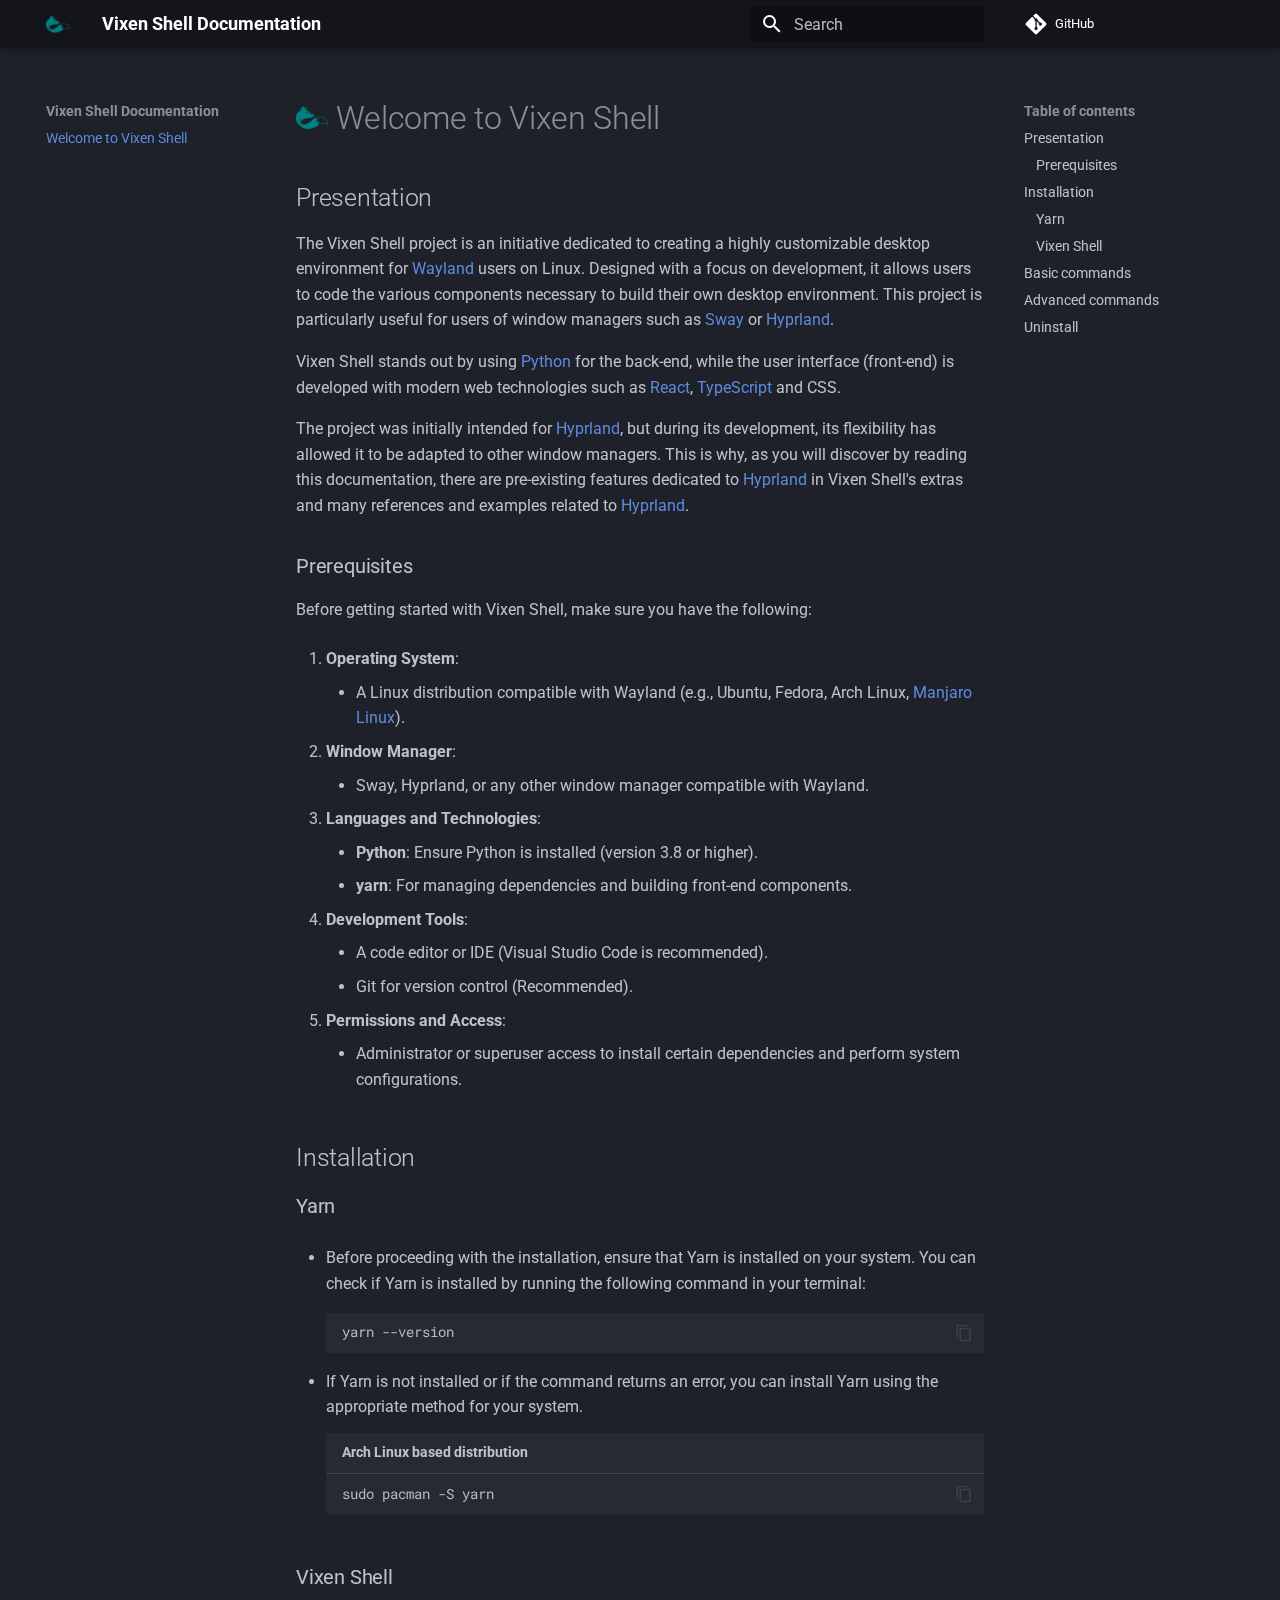
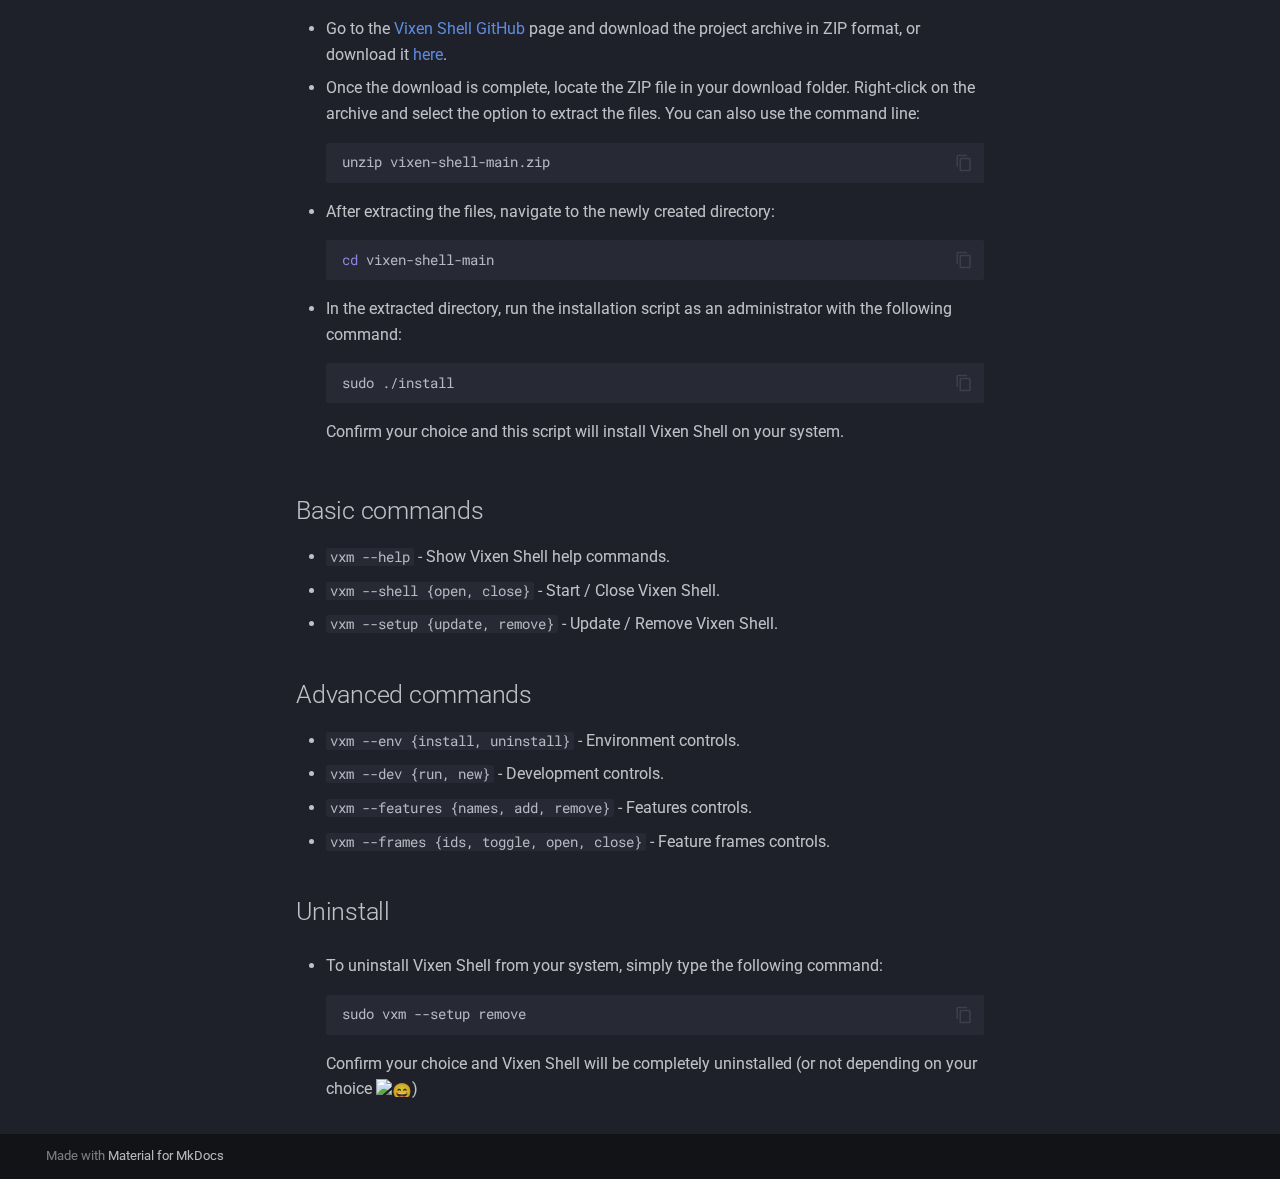
==== index.html @ 7d7c350e "Deployed 12ef13b with MkDocs version: 1.6.0" ====
<!doctype html>
<html lang="en" class="no-js">
  <head>
    
      <meta charset="utf-8">
      <meta name="viewport" content="width=device-width,initial-scale=1">
      
      
      
        <link rel="canonical" href="https://vixen-shell.github.io/">
      
      
      
      
      <link rel="icon" href="assets/vixen_logo.png">
      <meta name="generator" content="mkdocs-1.6.0, mkdocs-material-9.5.26">
    
    
      
        <title>Vixen Shell Documentation</title>
      
    
    
      <link rel="stylesheet" href="assets/stylesheets/main.6543a935.min.css">
      
        
        <link rel="stylesheet" href="assets/stylesheets/palette.06af60db.min.css">
      
      


    
    
      
    
    
      
        
        
        <link rel="preconnect" href="https://fonts.gstatic.com" crossorigin>
        <link rel="stylesheet" href="https://fonts.googleapis.com/css?family=Roboto:300,300i,400,400i,700,700i%7CRoboto+Mono:400,400i,700,700i&display=fallback">
        <style>:root{--md-text-font:"Roboto";--md-code-font:"Roboto Mono"}</style>
      
    
    
    <script>__md_scope=new URL(".",location),__md_hash=e=>[...e].reduce((e,_)=>(e<<5)-e+_.charCodeAt(0),0),__md_get=(e,_=localStorage,t=__md_scope)=>JSON.parse(_.getItem(t.pathname+"."+e)),__md_set=(e,_,t=localStorage,a=__md_scope)=>{try{t.setItem(a.pathname+"."+e,JSON.stringify(_))}catch(e){}}</script>
    
      

    
    
    
  </head>
  
  
    
    
    
    
    
    <body dir="ltr" data-md-color-scheme="slate" data-md-color-primary="black" data-md-color-accent="indigo">
  
    
    <input class="md-toggle" data-md-toggle="drawer" type="checkbox" id="__drawer" autocomplete="off">
    <input class="md-toggle" data-md-toggle="search" type="checkbox" id="__search" autocomplete="off">
    <label class="md-overlay" for="__drawer"></label>
    <div data-md-component="skip">
      
        
        <a href="#welcome-to-vixen-shell" class="md-skip">
          Skip to content
        </a>
      
    </div>
    <div data-md-component="announce">
      
    </div>
    
    
      

  

<header class="md-header md-header--shadow" data-md-component="header">
  <nav class="md-header__inner md-grid" aria-label="Header">
    <a href="." title="Vixen Shell Documentation" class="md-header__button md-logo" aria-label="Vixen Shell Documentation" data-md-component="logo">
      
  <img src="assets/vixen_logo.png" alt="logo">

    </a>
    <label class="md-header__button md-icon" for="__drawer">
      
      <svg xmlns="http://www.w3.org/2000/svg" viewBox="0 0 24 24"><path d="M3 6h18v2H3V6m0 5h18v2H3v-2m0 5h18v2H3v-2Z"/></svg>
    </label>
    <div class="md-header__title" data-md-component="header-title">
      <div class="md-header__ellipsis">
        <div class="md-header__topic">
          <span class="md-ellipsis">
            Vixen Shell Documentation
          </span>
        </div>
        <div class="md-header__topic" data-md-component="header-topic">
          <span class="md-ellipsis">
            
              Welcome to Vixen Shell
            
          </span>
        </div>
      </div>
    </div>
    
      
    
    
    
    
      <label class="md-header__button md-icon" for="__search">
        
        <svg xmlns="http://www.w3.org/2000/svg" viewBox="0 0 24 24"><path d="M9.5 3A6.5 6.5 0 0 1 16 9.5c0 1.61-.59 3.09-1.56 4.23l.27.27h.79l5 5-1.5 1.5-5-5v-.79l-.27-.27A6.516 6.516 0 0 1 9.5 16 6.5 6.5 0 0 1 3 9.5 6.5 6.5 0 0 1 9.5 3m0 2C7 5 5 7 5 9.5S7 14 9.5 14 14 12 14 9.5 12 5 9.5 5Z"/></svg>
      </label>
      <div class="md-search" data-md-component="search" role="dialog">
  <label class="md-search__overlay" for="__search"></label>
  <div class="md-search__inner" role="search">
    <form class="md-search__form" name="search">
      <input type="text" class="md-search__input" name="query" aria-label="Search" placeholder="Search" autocapitalize="off" autocorrect="off" autocomplete="off" spellcheck="false" data-md-component="search-query" required>
      <label class="md-search__icon md-icon" for="__search">
        
        <svg xmlns="http://www.w3.org/2000/svg" viewBox="0 0 24 24"><path d="M9.5 3A6.5 6.5 0 0 1 16 9.5c0 1.61-.59 3.09-1.56 4.23l.27.27h.79l5 5-1.5 1.5-5-5v-.79l-.27-.27A6.516 6.516 0 0 1 9.5 16 6.5 6.5 0 0 1 3 9.5 6.5 6.5 0 0 1 9.5 3m0 2C7 5 5 7 5 9.5S7 14 9.5 14 14 12 14 9.5 12 5 9.5 5Z"/></svg>
        
        <svg xmlns="http://www.w3.org/2000/svg" viewBox="0 0 24 24"><path d="M20 11v2H8l5.5 5.5-1.42 1.42L4.16 12l7.92-7.92L13.5 5.5 8 11h12Z"/></svg>
      </label>
      <nav class="md-search__options" aria-label="Search">
        
        <button type="reset" class="md-search__icon md-icon" title="Clear" aria-label="Clear" tabindex="-1">
          
          <svg xmlns="http://www.w3.org/2000/svg" viewBox="0 0 24 24"><path d="M19 6.41 17.59 5 12 10.59 6.41 5 5 6.41 10.59 12 5 17.59 6.41 19 12 13.41 17.59 19 19 17.59 13.41 12 19 6.41Z"/></svg>
        </button>
      </nav>
      
    </form>
    <div class="md-search__output">
      <div class="md-search__scrollwrap" tabindex="0" data-md-scrollfix>
        <div class="md-search-result" data-md-component="search-result">
          <div class="md-search-result__meta">
            Initializing search
          </div>
          <ol class="md-search-result__list" role="presentation"></ol>
        </div>
      </div>
    </div>
  </div>
</div>
    
    
      <div class="md-header__source">
        <a href="https://github.com/vixen-shell/vixen-shell" title="Go to repository" class="md-source" data-md-component="source">
  <div class="md-source__icon md-icon">
    
    <svg xmlns="http://www.w3.org/2000/svg" viewBox="0 0 448 512"><!--! Font Awesome Free 6.5.2 by @fontawesome - https://fontawesome.com License - https://fontawesome.com/license/free (Icons: CC BY 4.0, Fonts: SIL OFL 1.1, Code: MIT License) Copyright 2024 Fonticons, Inc.--><path d="M439.55 236.05 244 40.45a28.87 28.87 0 0 0-40.81 0l-40.66 40.63 51.52 51.52c27.06-9.14 52.68 16.77 43.39 43.68l49.66 49.66c34.23-11.8 61.18 31 35.47 56.69-26.49 26.49-70.21-2.87-56-37.34L240.22 199v121.85c25.3 12.54 22.26 41.85 9.08 55a34.34 34.34 0 0 1-48.55 0c-17.57-17.6-11.07-46.91 11.25-56v-123c-20.8-8.51-24.6-30.74-18.64-45L142.57 101 8.45 235.14a28.86 28.86 0 0 0 0 40.81l195.61 195.6a28.86 28.86 0 0 0 40.8 0l194.69-194.69a28.86 28.86 0 0 0 0-40.81z"/></svg>
  </div>
  <div class="md-source__repository">
    GitHub
  </div>
</a>
      </div>
    
  </nav>
  
</header>
    
    <div class="md-container" data-md-component="container">
      
      
        
          
        
      
      <main class="md-main" data-md-component="main">
        <div class="md-main__inner md-grid">
          
            
              
              <div class="md-sidebar md-sidebar--primary" data-md-component="sidebar" data-md-type="navigation" >
                <div class="md-sidebar__scrollwrap">
                  <div class="md-sidebar__inner">
                    



<nav class="md-nav md-nav--primary" aria-label="Navigation" data-md-level="0">
  <label class="md-nav__title" for="__drawer">
    <a href="." title="Vixen Shell Documentation" class="md-nav__button md-logo" aria-label="Vixen Shell Documentation" data-md-component="logo">
      
  <img src="assets/vixen_logo.png" alt="logo">

    </a>
    Vixen Shell Documentation
  </label>
  
    <div class="md-nav__source">
      <a href="https://github.com/vixen-shell/vixen-shell" title="Go to repository" class="md-source" data-md-component="source">
  <div class="md-source__icon md-icon">
    
    <svg xmlns="http://www.w3.org/2000/svg" viewBox="0 0 448 512"><!--! Font Awesome Free 6.5.2 by @fontawesome - https://fontawesome.com License - https://fontawesome.com/license/free (Icons: CC BY 4.0, Fonts: SIL OFL 1.1, Code: MIT License) Copyright 2024 Fonticons, Inc.--><path d="M439.55 236.05 244 40.45a28.87 28.87 0 0 0-40.81 0l-40.66 40.63 51.52 51.52c27.06-9.14 52.68 16.77 43.39 43.68l49.66 49.66c34.23-11.8 61.18 31 35.47 56.69-26.49 26.49-70.21-2.87-56-37.34L240.22 199v121.85c25.3 12.54 22.26 41.85 9.08 55a34.34 34.34 0 0 1-48.55 0c-17.57-17.6-11.07-46.91 11.25-56v-123c-20.8-8.51-24.6-30.74-18.64-45L142.57 101 8.45 235.14a28.86 28.86 0 0 0 0 40.81l195.61 195.6a28.86 28.86 0 0 0 40.8 0l194.69-194.69a28.86 28.86 0 0 0 0-40.81z"/></svg>
  </div>
  <div class="md-source__repository">
    GitHub
  </div>
</a>
    </div>
  
  <ul class="md-nav__list" data-md-scrollfix>
    
      
      
  
  
    
  
  
  
    <li class="md-nav__item md-nav__item--active">
      
      <input class="md-nav__toggle md-toggle" type="checkbox" id="__toc">
      
      
        
      
      
        <label class="md-nav__link md-nav__link--active" for="__toc">
          
  
  <span class="md-ellipsis">
    Welcome to Vixen Shell
  </span>
  

          <span class="md-nav__icon md-icon"></span>
        </label>
      
      <a href="." class="md-nav__link md-nav__link--active">
        
  
  <span class="md-ellipsis">
    Welcome to Vixen Shell
  </span>
  

      </a>
      
        

<nav class="md-nav md-nav--secondary" aria-label="Table of contents">
  
  
  
    
  
  
    <label class="md-nav__title" for="__toc">
      <span class="md-nav__icon md-icon"></span>
      Table of contents
    </label>
    <ul class="md-nav__list" data-md-component="toc" data-md-scrollfix>
      
        <li class="md-nav__item">
  <a href="#presentation" class="md-nav__link">
    <span class="md-ellipsis">
      Presentation
    </span>
  </a>
  
    <nav class="md-nav" aria-label="Presentation">
      <ul class="md-nav__list">
        
          <li class="md-nav__item">
  <a href="#prerequisites" class="md-nav__link">
    <span class="md-ellipsis">
      Prerequisites
    </span>
  </a>
  
</li>
        
      </ul>
    </nav>
  
</li>
      
        <li class="md-nav__item">
  <a href="#installation" class="md-nav__link">
    <span class="md-ellipsis">
      Installation
    </span>
  </a>
  
    <nav class="md-nav" aria-label="Installation">
      <ul class="md-nav__list">
        
          <li class="md-nav__item">
  <a href="#yarn" class="md-nav__link">
    <span class="md-ellipsis">
      Yarn
    </span>
  </a>
  
</li>
        
          <li class="md-nav__item">
  <a href="#vixen-shell" class="md-nav__link">
    <span class="md-ellipsis">
      Vixen Shell
    </span>
  </a>
  
</li>
        
      </ul>
    </nav>
  
</li>
      
        <li class="md-nav__item">
  <a href="#basic-commands" class="md-nav__link">
    <span class="md-ellipsis">
      Basic commands
    </span>
  </a>
  
</li>
      
        <li class="md-nav__item">
  <a href="#advanced-commands" class="md-nav__link">
    <span class="md-ellipsis">
      Advanced commands
    </span>
  </a>
  
</li>
      
        <li class="md-nav__item">
  <a href="#uninstall" class="md-nav__link">
    <span class="md-ellipsis">
      Uninstall
    </span>
  </a>
  
</li>
      
    </ul>
  
</nav>
      
    </li>
  

    
  </ul>
</nav>
                  </div>
                </div>
              </div>
            
            
              
              <div class="md-sidebar md-sidebar--secondary" data-md-component="sidebar" data-md-type="toc" >
                <div class="md-sidebar__scrollwrap">
                  <div class="md-sidebar__inner">
                    

<nav class="md-nav md-nav--secondary" aria-label="Table of contents">
  
  
  
    
  
  
    <label class="md-nav__title" for="__toc">
      <span class="md-nav__icon md-icon"></span>
      Table of contents
    </label>
    <ul class="md-nav__list" data-md-component="toc" data-md-scrollfix>
      
        <li class="md-nav__item">
  <a href="#presentation" class="md-nav__link">
    <span class="md-ellipsis">
      Presentation
    </span>
  </a>
  
    <nav class="md-nav" aria-label="Presentation">
      <ul class="md-nav__list">
        
          <li class="md-nav__item">
  <a href="#prerequisites" class="md-nav__link">
    <span class="md-ellipsis">
      Prerequisites
    </span>
  </a>
  
</li>
        
      </ul>
    </nav>
  
</li>
      
        <li class="md-nav__item">
  <a href="#installation" class="md-nav__link">
    <span class="md-ellipsis">
      Installation
    </span>
  </a>
  
    <nav class="md-nav" aria-label="Installation">
      <ul class="md-nav__list">
        
          <li class="md-nav__item">
  <a href="#yarn" class="md-nav__link">
    <span class="md-ellipsis">
      Yarn
    </span>
  </a>
  
</li>
        
          <li class="md-nav__item">
  <a href="#vixen-shell" class="md-nav__link">
    <span class="md-ellipsis">
      Vixen Shell
    </span>
  </a>
  
</li>
        
      </ul>
    </nav>
  
</li>
      
        <li class="md-nav__item">
  <a href="#basic-commands" class="md-nav__link">
    <span class="md-ellipsis">
      Basic commands
    </span>
  </a>
  
</li>
      
        <li class="md-nav__item">
  <a href="#advanced-commands" class="md-nav__link">
    <span class="md-ellipsis">
      Advanced commands
    </span>
  </a>
  
</li>
      
        <li class="md-nav__item">
  <a href="#uninstall" class="md-nav__link">
    <span class="md-ellipsis">
      Uninstall
    </span>
  </a>
  
</li>
      
    </ul>
  
</nav>
                  </div>
                </div>
              </div>
            
          
          
            <div class="md-content" data-md-component="content">
              <article class="md-content__inner md-typeset">
                
                  

  
  


<h1 id="welcome-to-vixen-shell"><img alt="" src="assets/vixen_logo_md.png" /> Welcome to Vixen Shell</h1>
<h2 id="presentation">Presentation</h2>
<p>The Vixen Shell project is an initiative dedicated to creating a highly customizable desktop environment for <a href="https://wayland.freedesktop.org/">Wayland</a> users on Linux. Designed with a focus on development, it allows users to code the various components necessary to build their own desktop environment. This project is particularly useful for users of window managers such as <a href="https://swaywm.org/">Sway</a> or <a href="https://hyprland.org/">Hyprland</a>.</p>
<p>Vixen Shell stands out by using <a href="https://www.python.org/">Python</a> for the back-end, while the user interface (front-end) is developed with modern web technologies such as <a href="https://fr.legacy.reactjs.org/">React</a>, <a href="https://www.typescriptlang.org/">TypeScript</a> and CSS.</p>
<p>The project was initially intended for <a href="https://hyprland.org/">Hyprland</a>, but during its development, its flexibility has allowed it to be adapted to other window managers. This is why, as you will discover by reading this documentation, there are pre-existing features dedicated to <a href="https://hyprland.org/">Hyprland</a> in Vixen Shell's extras and many references and examples related to <a href="https://hyprland.org/">Hyprland</a>.</p>
<h3 id="prerequisites">Prerequisites</h3>
<p>Before getting started with Vixen Shell, make sure you have the following:</p>
<ol>
<li>
<p><strong>Operating System</strong>:</p>
<ul>
<li>A Linux distribution compatible with Wayland (e.g., Ubuntu, Fedora, Arch Linux, <a href="https://manjaro.org/">Manjaro Linux</a>).</li>
</ul>
</li>
<li>
<p><strong>Window Manager</strong>:</p>
<ul>
<li>Sway, Hyprland, or any other window manager compatible with Wayland.</li>
</ul>
</li>
<li>
<p><strong>Languages and Technologies</strong>:</p>
<ul>
<li><strong>Python</strong>: Ensure Python is installed (version 3.8 or higher).</li>
<li><strong>yarn</strong>: For managing dependencies and building front-end components.</li>
</ul>
</li>
<li>
<p><strong>Development Tools</strong>:</p>
<ul>
<li>A code editor or IDE (Visual Studio Code is recommended).</li>
<li>Git for version control (Recommended).</li>
</ul>
</li>
<li>
<p><strong>Permissions and Access</strong>:</p>
<ul>
<li>Administrator or superuser access to install certain dependencies and perform system configurations.</li>
</ul>
</li>
</ol>
<h2 id="installation">Installation</h2>
<h3 id="yarn">Yarn</h3>
<ul>
<li>
<p>Before proceeding with the installation, ensure that Yarn is installed on your system. You can check if Yarn is installed by running the following command in your terminal:</p>
<div class="language-bash highlight"><pre><span></span><code><span id="__span-0-1"><a id="__codelineno-0-1" name="__codelineno-0-1" href="#__codelineno-0-1"></a>yarn<span class="w"> </span>--version
</span></code></pre></div>
</li>
<li>
<p>If Yarn is not installed or if the command returns an error, you can install Yarn using the appropriate method for your system.</p>
<div class="language-bash highlight"><span class="filename">Arch Linux based distribution</span><pre><span></span><code><span id="__span-1-1"><a id="__codelineno-1-1" name="__codelineno-1-1" href="#__codelineno-1-1"></a>sudo<span class="w"> </span>pacman<span class="w"> </span>-S<span class="w"> </span>yarn
</span></code></pre></div>
</li>
</ul>
<h3 id="vixen-shell">Vixen Shell</h3>
<ul>
<li>
<p>Go to the <a href="https://github.com/vixen-shell/vixen-shell">Vixen Shell GitHub</a> page and download the project archive in ZIP format, or download it <a href="https://github.com/vixen-shell/vixen-shell/archive/refs/heads/main.zip">here</a>.</p>
</li>
<li>
<p>Once the download is complete, locate the ZIP file in your download folder. Right-click on the archive and select the option to extract the files. You can also use the command line:</p>
<div class="language-bash highlight"><pre><span></span><code><span id="__span-2-1"><a id="__codelineno-2-1" name="__codelineno-2-1" href="#__codelineno-2-1"></a>unzip<span class="w"> </span>vixen-shell-main.zip
</span></code></pre></div>
</li>
<li>
<p>After extracting the files, navigate to the newly created directory:</p>
<div class="language-bash highlight"><pre><span></span><code><span id="__span-3-1"><a id="__codelineno-3-1" name="__codelineno-3-1" href="#__codelineno-3-1"></a><span class="nb">cd</span><span class="w"> </span>vixen-shell-main
</span></code></pre></div>
</li>
<li>
<p>In the extracted directory, run the installation script as an administrator with the following command:</p>
<p><div class="language-bash highlight"><pre><span></span><code><span id="__span-4-1"><a id="__codelineno-4-1" name="__codelineno-4-1" href="#__codelineno-4-1"></a>sudo<span class="w"> </span>./install
</span></code></pre></div>
Confirm your choice and this script will install Vixen Shell on your system.</p>
</li>
</ul>
<h2 id="basic-commands">Basic commands</h2>
<ul>
<li><code>vxm --help</code> - Show Vixen Shell help commands.</li>
<li><code>vxm --shell {open, close}</code> - Start / Close Vixen Shell.</li>
<li><code>vxm --setup {update, remove}</code> - Update / Remove Vixen Shell.</li>
</ul>
<h2 id="advanced-commands">Advanced commands</h2>
<ul>
<li><code>vxm --env {install, uninstall}</code> - Environment controls.</li>
<li><code>vxm --dev {run, new}</code> - Development controls.</li>
<li><code>vxm --features {names, add, remove}</code> - Features controls.</li>
<li><code>vxm --frames {ids, toggle, open, close}</code> - Feature frames controls.</li>
</ul>
<h2 id="uninstall">Uninstall</h2>
<ul>
<li>
<p>To uninstall Vixen Shell from your system, simply type the following command:</p>
<p><div class="language-bash highlight"><pre><span></span><code><span id="__span-5-1"><a id="__codelineno-5-1" name="__codelineno-5-1" href="#__codelineno-5-1"></a>sudo<span class="w"> </span>vxm<span class="w"> </span>--setup<span class="w"> </span>remove
</span></code></pre></div>
Confirm your choice and Vixen Shell will be completely uninstalled (or not depending on your choice <img alt="😄" class="twemoji" src="https://cdn.jsdelivr.net/gh/jdecked/twemoji@15.0.3/assets/svg/1f604.svg" title=":smile:" />)</p>
</li>
</ul>












                
              </article>
            </div>
          
          
<script>var target=document.getElementById(location.hash.slice(1));target&&target.name&&(target.checked=target.name.startsWith("__tabbed_"))</script>
        </div>
        
      </main>
      
        <footer class="md-footer">
  
  <div class="md-footer-meta md-typeset">
    <div class="md-footer-meta__inner md-grid">
      <div class="md-copyright">
  
  
    Made with
    <a href="https://squidfunk.github.io/mkdocs-material/" target="_blank" rel="noopener">
      Material for MkDocs
    </a>
  
</div>
      
    </div>
  </div>
</footer>
      
    </div>
    <div class="md-dialog" data-md-component="dialog">
      <div class="md-dialog__inner md-typeset"></div>
    </div>
    
    
    <script id="__config" type="application/json">{"base": ".", "features": ["content.code.copy", "content.code.select", "content.code.annotate"], "search": "assets/javascripts/workers/search.b8dbb3d2.min.js", "translations": {"clipboard.copied": "Copied to clipboard", "clipboard.copy": "Copy to clipboard", "search.result.more.one": "1 more on this page", "search.result.more.other": "# more on this page", "search.result.none": "No matching documents", "search.result.one": "1 matching document", "search.result.other": "# matching documents", "search.result.placeholder": "Type to start searching", "search.result.term.missing": "Missing", "select.version": "Select version"}}</script>
    
    
      <script src="assets/javascripts/bundle.ad660dcc.min.js"></script>
      
    
  </body>
</html>
---- assets/stylesheets/main.6543a935.min.css ----
@charset "UTF-8";html{-webkit-text-size-adjust:none;-moz-text-size-adjust:none;text-size-adjust:none;box-sizing:border-box}*,:after,:before{box-sizing:inherit}@media (prefers-reduced-motion){*,:after,:before{transition:none!important}}body{margin:0}a,button,input,label{-webkit-tap-highlight-color:transparent}a{color:inherit;text-decoration:none}hr{border:0;box-sizing:initial;display:block;height:.05rem;overflow:visible;padding:0}small{font-size:80%}sub,sup{line-height:1em}img{border-style:none}table{border-collapse:initial;border-spacing:0}td,th{font-weight:400;vertical-align:top}button{background:#0000;border:0;font-family:inherit;font-size:inherit;margin:0;padding:0}input{border:0;outline:none}:root{--md-primary-fg-color:#4051b5;--md-primary-fg-color--light:#5d6cc0;--md-primary-fg-color--dark:#303fa1;--md-primary-bg-color:#fff;--md-primary-bg-color--light:#ffffffb3;--md-accent-fg-color:#526cfe;--md-accent-fg-color--transparent:#526cfe1a;--md-accent-bg-color:#fff;--md-accent-bg-color--light:#ffffffb3}[data-md-color-scheme=default]{color-scheme:light}[data-md-color-scheme=default] img[src$="#gh-dark-mode-only"],[data-md-color-scheme=default] img[src$="#only-dark"]{display:none}:root,[data-md-color-scheme=default]{--md-hue:225deg;--md-default-fg-color:#000000de;--md-default-fg-color--light:#0000008a;--md-default-fg-color--lighter:#00000052;--md-default-fg-color--lightest:#00000012;--md-default-bg-color:#fff;--md-default-bg-color--light:#ffffffb3;--md-default-bg-color--lighter:#ffffff4d;--md-default-bg-color--lightest:#ffffff1f;--md-code-fg-color:#36464e;--md-code-bg-color:#f5f5f5;--md-code-hl-color:#4287ff;--md-code-hl-color--light:#4287ff1a;--md-code-hl-number-color:#d52a2a;--md-code-hl-special-color:#db1457;--md-code-hl-function-color:#a846b9;--md-code-hl-constant-color:#6e59d9;--md-code-hl-keyword-color:#3f6ec6;--md-code-hl-string-color:#1c7d4d;--md-code-hl-name-color:var(--md-code-fg-color);--md-code-hl-operator-color:var(--md-default-fg-color--light);--md-code-hl-punctuation-color:var(--md-default-fg-color--light);--md-code-hl-comment-color:var(--md-default-fg-color--light);--md-code-hl-generic-color:var(--md-default-fg-color--light);--md-code-hl-variable-color:var(--md-default-fg-color--light);--md-typeset-color:var(--md-default-fg-color);--md-typeset-a-color:var(--md-primary-fg-color);--md-typeset-del-color:#f5503d26;--md-typeset-ins-color:#0bd57026;--md-typeset-kbd-color:#fafafa;--md-typeset-kbd-accent-color:#fff;--md-typeset-kbd-border-color:#b8b8b8;--md-typeset-mark-color:#ffff0080;--md-typeset-table-color:#0000001f;--md-typeset-table-color--light:rgba(0,0,0,.035);--md-admonition-fg-color:var(--md-default-fg-color);--md-admonition-bg-color:var(--md-default-bg-color);--md-warning-fg-color:#000000de;--md-warning-bg-color:#ff9;--md-footer-fg-color:#fff;--md-footer-fg-color--light:#ffffffb3;--md-footer-fg-color--lighter:#ffffff73;--md-footer-bg-color:#000000de;--md-footer-bg-color--dark:#00000052;--md-shadow-z1:0 0.2rem 0.5rem #0000000d,0 0 0.05rem #0000001a;--md-shadow-z2:0 0.2rem 0.5rem #0000001a,0 0 0.05rem #00000040;--md-shadow-z3:0 0.2rem 0.5rem #0003,0 0 0.05rem #00000059}.md-icon svg{fill:currentcolor;display:block;height:1.2rem;width:1.2rem}body{-webkit-font-smoothing:antialiased;-moz-osx-font-smoothing:grayscale;--md-text-font-family:var(--md-text-font,_),-apple-system,BlinkMacSystemFont,Helvetica,Arial,sans-serif;--md-code-font-family:var(--md-code-font,_),SFMono-Regular,Consolas,Menlo,monospace}aside,body,input{font-feature-settings:"kern","liga";color:var(--md-typeset-color);font-family:var(--md-text-font-family)}code,kbd,pre{font-feature-settings:"kern";font-family:var(--md-code-font-family)}:root{--md-typeset-table-sort-icon:url('data:image/svg+xml;charset=utf-8,<svg xmlns="http://www.w3.org/2000/svg" viewBox="0 0 24 24"><path d="m18 21-4-4h3V7h-3l4-4 4 4h-3v10h3M2 19v-2h10v2M2 13v-2h7v2M2 7V5h4v2H2Z"/></svg>');--md-typeset-table-sort-icon--asc:url('data:image/svg+xml;charset=utf-8,<svg xmlns="http://www.w3.org/2000/svg" viewBox="0 0 24 24"><path d="M19 17h3l-4 4-4-4h3V3h2M2 17h10v2H2M6 5v2H2V5m0 6h7v2H2v-2Z"/></svg>');--md-typeset-table-sort-icon--desc:url('data:image/svg+xml;charset=utf-8,<svg xmlns="http://www.w3.org/2000/svg" viewBox="0 0 24 24"><path d="M19 7h3l-4-4-4 4h3v14h2M2 17h10v2H2M6 5v2H2V5m0 6h7v2H2v-2Z"/></svg>')}.md-typeset{-webkit-print-color-adjust:exact;color-adjust:exact;font-size:.8rem;line-height:1.6}@media print{.md-typeset{font-size:.68rem}}.md-typeset blockquote,.md-typeset dl,.md-typeset figure,.md-typeset ol,.md-typeset pre,.md-typeset ul{margin-bottom:1em;margin-top:1em}.md-typeset h1{color:var(--md-default-fg-color--light);font-size:2em;line-height:1.3;margin:0 0 1.25em}.md-typeset h1,.md-typeset h2{font-weight:300;letter-spacing:-.01em}.md-typeset h2{font-size:1.5625em;line-height:1.4;margin:1.6em 0 .64em}.md-typeset h3{font-size:1.25em;font-weight:400;letter-spacing:-.01em;line-height:1.5;margin:1.6em 0 .8em}.md-typeset h2+h3{margin-top:.8em}.md-typeset h4{font-weight:700;letter-spacing:-.01em;margin:1em 0}.md-typeset h5,.md-typeset h6{color:var(--md-default-fg-color--light);font-size:.8em;font-weight:700;letter-spacing:-.01em;margin:1.25em 0}.md-typeset h5{text-transform:uppercase}.md-typeset hr{border-bottom:.05rem solid var(--md-default-fg-color--lightest);display:flow-root;margin:1.5em 0}.md-typeset a{color:var(--md-typeset-a-color);word-break:break-word}.md-typeset a,.md-typeset a:before{transition:color 125ms}.md-typeset a:focus,.md-typeset a:hover{color:var(--md-accent-fg-color)}.md-typeset a:focus code,.md-typeset a:hover code{background-color:var(--md-accent-fg-color--transparent)}.md-typeset a code{color:currentcolor;transition:background-color 125ms}.md-typeset a.focus-visible{outline-color:var(--md-accent-fg-color);outline-offset:.2rem}.md-typeset code,.md-typeset kbd,.md-typeset pre{color:var(--md-code-fg-color);direction:ltr;font-variant-ligatures:none}@media print{.md-typeset code,.md-typeset kbd,.md-typeset pre{white-space:pre-wrap}}.md-typeset code{background-color:var(--md-code-bg-color);border-radius:.1rem;-webkit-box-decoration-break:clone;box-decoration-break:clone;font-size:.85em;padding:0 .2941176471em;word-break:break-word}.md-typeset code:not(.focus-visible){-webkit-tap-highlight-color:transparent;outline:none}.md-typeset pre{display:flow-root;line-height:1.4;position:relative}.md-typeset pre>code{-webkit-box-decoration-break:slice;box-decoration-break:slice;box-shadow:none;display:block;margin:0;outline-color:var(--md-accent-fg-color);overflow:auto;padding:.7720588235em 1.1764705882em;scrollbar-color:var(--md-default-fg-color--lighter) #0000;scrollbar-width:thin;touch-action:auto;word-break:normal}.md-typeset pre>code:hover{scrollbar-color:var(--md-accent-fg-color) #0000}.md-typeset pre>code::-webkit-scrollbar{height:.2rem;width:.2rem}.md-typeset pre>code::-webkit-scrollbar-thumb{background-color:var(--md-default-fg-color--lighter)}.md-typeset pre>code::-webkit-scrollbar-thumb:hover{background-color:var(--md-accent-fg-color)}.md-typeset kbd{background-color:var(--md-typeset-kbd-color);border-radius:.1rem;box-shadow:0 .1rem 0 .05rem var(--md-typeset-kbd-border-color),0 .1rem 0 var(--md-typeset-kbd-border-color),0 -.1rem .2rem var(--md-typeset-kbd-accent-color) inset;color:var(--md-default-fg-color);display:inline-block;font-size:.75em;padding:0 .6666666667em;vertical-align:text-top;word-break:break-word}.md-typeset mark{background-color:var(--md-typeset-mark-color);-webkit-box-decoration-break:clone;box-decoration-break:clone;color:inherit;word-break:break-word}.md-typeset abbr{border-bottom:.05rem dotted var(--md-default-fg-color--light);cursor:help;text-decoration:none}.md-typeset small{opacity:.75}[dir=ltr] .md-typeset sub,[dir=ltr] .md-typeset sup{margin-left:.078125em}[dir=rtl] .md-typeset sub,[dir=rtl] .md-typeset sup{margin-right:.078125em}[dir=ltr] .md-typeset blockquote{padding-left:.6rem}[dir=rtl] .md-typeset blockquote{padding-right:.6rem}[dir=ltr] .md-typeset blockquote{border-left:.2rem solid var(--md-default-fg-color--lighter)}[dir=rtl] .md-typeset blockquote{border-right:.2rem solid var(--md-default-fg-color--lighter)}.md-typeset blockquote{color:var(--md-default-fg-color--light);margin-left:0;margin-right:0}.md-typeset ul{list-style-type:disc}[dir=ltr] .md-typeset ol,[dir=ltr] .md-typeset ul{margin-left:.625em}[dir=rtl] .md-typeset ol,[dir=rtl] .md-typeset ul{margin-right:.625em}.md-typeset ol,.md-typeset ul{padding:0}.md-typeset ol:not([hidden]),.md-typeset ul:not([hidden]){display:flow-root}.md-typeset ol ol,.md-typeset ul ol{list-style-type:lower-alpha}.md-typeset ol ol ol,.md-typeset ul ol ol{list-style-type:lower-roman}[dir=ltr] .md-typeset ol li,[dir=ltr] .md-typeset ul li{margin-left:1.25em}[dir=rtl] .md-typeset ol li,[dir=rtl] .md-typeset ul li{margin-right:1.25em}.md-typeset ol li,.md-typeset ul li{margin-bottom:.5em}.md-typeset ol li blockquote,.md-typeset ol li p,.md-typeset ul li blockquote,.md-typeset ul li p{margin:.5em 0}.md-typeset ol li:last-child,.md-typeset ul li:last-child{margin-bottom:0}[dir=ltr] .md-typeset ol li ol,[dir=ltr] .md-typeset ol li ul,[dir=ltr] .md-typeset ul li ol,[dir=ltr] .md-typeset ul li ul{margin-left:.625em}[dir=rtl] .md-typeset ol li ol,[dir=rtl] .md-typeset ol li ul,[dir=rtl] .md-typeset ul li ol,[dir=rtl] .md-typeset ul li ul{margin-right:.625em}.md-typeset ol li ol,.md-typeset ol li ul,.md-typeset ul li ol,.md-typeset ul li ul{margin-bottom:.5em;margin-top:.5em}[dir=ltr] .md-typeset dd{margin-left:1.875em}[dir=rtl] .md-typeset dd{margin-right:1.875em}.md-typeset dd{margin-bottom:1.5em;margin-top:1em}.md-typeset img,.md-typeset svg,.md-typeset video{height:auto;max-width:100%}.md-typeset img[align=left]{margin:1em 1em 1em 0}.md-typeset img[align=right]{margin:1em 0 1em 1em}.md-typeset img[align]:only-child{margin-top:0}.md-typeset figure{display:flow-root;margin:1em auto;max-width:100%;text-align:center;width:-moz-fit-content;width:fit-content}.md-typeset figure img{display:block;margin:0 auto}.md-typeset figcaption{font-style:italic;margin:1em auto;max-width:24rem}.md-typeset iframe{max-width:100%}.md-typeset table:not([class]){background-color:var(--md-default-bg-color);border:.05rem solid var(--md-typeset-table-color);border-radius:.1rem;display:inline-block;font-size:.64rem;max-width:100%;overflow:auto;touch-action:auto}@media print{.md-typeset table:not([class]){display:table}}.md-typeset table:not([class])+*{margin-top:1.5em}.md-typeset table:not([class]) td>:first-child,.md-typeset table:not([class]) th>:first-child{margin-top:0}.md-typeset table:not([class]) td>:last-child,.md-typeset table:not([class]) th>:last-child{margin-bottom:0}.md-typeset table:not([class]) td:not([align]),.md-typeset table:not([class]) th:not([align]){text-align:left}[dir=rtl] .md-typeset table:not([class]) td:not([align]),[dir=rtl] .md-typeset table:not([class]) th:not([align]){text-align:right}.md-typeset table:not([class]) th{font-weight:700;min-width:5rem;padding:.9375em 1.25em;vertical-align:top}.md-typeset table:not([class]) td{border-top:.05rem solid var(--md-typeset-table-color);padding:.9375em 1.25em;vertical-align:top}.md-typeset table:not([class]) tbody tr{transition:background-color 125ms}.md-typeset table:not([class]) tbody tr:hover{background-color:var(--md-typeset-table-color--light);box-shadow:0 .05rem 0 var(--md-default-bg-color) inset}.md-typeset table:not([class]) a{word-break:normal}.md-typeset table th[role=columnheader]{cursor:pointer}[dir=ltr] .md-typeset table th[role=columnheader]:after{margin-left:.5em}[dir=rtl] .md-typeset table th[role=columnheader]:after{margin-right:.5em}.md-typeset table th[role=columnheader]:after{content:"";display:inline-block;height:1.2em;-webkit-mask-image:var(--md-typeset-table-sort-icon);mask-image:var(--md-typeset-table-sort-icon);-webkit-mask-repeat:no-repeat;mask-repeat:no-repeat;-webkit-mask-size:contain;mask-size:contain;transition:background-color 125ms;vertical-align:text-bottom;width:1.2em}.md-typeset table th[role=columnheader]:hover:after{background-color:var(--md-default-fg-color--lighter)}.md-typeset table th[role=columnheader][aria-sort=ascending]:after{background-color:var(--md-default-fg-color--light);-webkit-mask-image:var(--md-typeset-table-sort-icon--asc);mask-image:var(--md-typeset-table-sort-icon--asc)}.md-typeset table th[role=columnheader][aria-sort=descending]:after{background-color:var(--md-default-fg-color--light);-webkit-mask-image:var(--md-typeset-table-sort-icon--desc);mask-image:var(--md-typeset-table-sort-icon--desc)}.md-typeset__scrollwrap{margin:1em -.8rem;overflow-x:auto;touch-action:auto}.md-typeset__table{display:inline-block;margin-bottom:.5em;padding:0 .8rem}@media print{.md-typeset__table{display:block}}html .md-typeset__table table{display:table;margin:0;overflow:hidden;width:100%}@media screen and (max-width:44.984375em){.md-content__inner>pre{margin:1em -.8rem}.md-content__inner>pre code{border-radius:0}}.md-typeset .md-author{border-radius:100%;display:block;flex-shrink:0;height:1.6rem;overflow:hidden;position:relative;transition:color 125ms,transform 125ms;width:1.6rem}.md-typeset .md-author img{display:block}.md-typeset .md-author--more{background:var(--md-default-fg-color--lightest);color:var(--md-default-fg-color--lighter);font-size:.6rem;font-weight:700;line-height:1.6rem;text-align:center}.md-typeset .md-author--long{height:2.4rem;width:2.4rem}.md-typeset a.md-author{transform:scale(1)}.md-typeset a.md-author img{border-radius:100%;filter:grayscale(100%) opacity(75%);transition:filter 125ms}.md-typeset a.md-author:focus,.md-typeset a.md-author:hover{transform:scale(1.1);z-index:1}.md-typeset a.md-author:focus img,.md-typeset a.md-author:hover img{filter:grayscale(0)}.md-banner{background-color:var(--md-footer-bg-color);color:var(--md-footer-fg-color);overflow:auto}@media print{.md-banner{display:none}}.md-banner--warning{background-color:var(--md-warning-bg-color);color:var(--md-warning-fg-color)}.md-banner__inner{font-size:.7rem;margin:.6rem auto;padding:0 .8rem}[dir=ltr] .md-banner__button{float:right}[dir=rtl] .md-banner__button{float:left}.md-banner__button{color:inherit;cursor:pointer;transition:opacity .25s}.no-js .md-banner__button{display:none}.md-banner__button:hover{opacity:.7}html{font-size:125%;height:100%;overflow-x:hidden}@media screen and (min-width:100em){html{font-size:137.5%}}@media screen and (min-width:125em){html{font-size:150%}}body{background-color:var(--md-default-bg-color);display:flex;flex-direction:column;font-size:.5rem;min-height:100%;position:relative;width:100%}@media print{body{display:block}}@media screen and (max-width:59.984375em){body[data-md-scrolllock]{position:fixed}}.md-grid{margin-left:auto;margin-right:auto;max-width:61rem}.md-container{display:flex;flex-direction:column;flex-grow:1}@media print{.md-container{display:block}}.md-main{flex-grow:1}.md-main__inner{display:flex;height:100%;margin-top:1.5rem}.md-ellipsis{overflow:hidden;text-overflow:ellipsis}.md-toggle{display:none}.md-option{height:0;opacity:0;position:absolute;width:0}.md-option:checked+label:not([hidden]){display:block}.md-option.focus-visible+label{outline-color:var(--md-accent-fg-color);outline-style:auto}.md-skip{background-color:var(--md-default-fg-color);border-radius:.1rem;color:var(--md-default-bg-color);font-size:.64rem;margin:.5rem;opacity:0;outline-color:var(--md-accent-fg-color);padding:.3rem .5rem;position:fixed;transform:translateY(.4rem);z-index:-1}.md-skip:focus{opacity:1;transform:translateY(0);transition:transform .25s cubic-bezier(.4,0,.2,1),opacity 175ms 75ms;z-index:10}@page{margin:25mm}:root{--md-clipboard-icon:url('data:image/svg+xml;charset=utf-8,<svg xmlns="http://www.w3.org/2000/svg" viewBox="0 0 24 24"><path d="M19 21H8V7h11m0-2H8a2 2 0 0 0-2 2v14a2 2 0 0 0 2 2h11a2 2 0 0 0 2-2V7a2 2 0 0 0-2-2m-3-4H4a2 2 0 0 0-2 2v14h2V3h12V1Z"/></svg>')}.md-clipboard{border-radius:.1rem;color:var(--md-default-fg-color--lightest);cursor:pointer;height:1.5em;outline-color:var(--md-accent-fg-color);outline-offset:.1rem;position:absolute;right:.5em;top:.5em;transition:color .25s;width:1.5em;z-index:1}@media print{.md-clipboard{display:none}}.md-clipboard:not(.focus-visible){-webkit-tap-highlight-color:transparent;outline:none}:hover>.md-clipboard{color:var(--md-default-fg-color--light)}.md-clipboard:focus,.md-clipboard:hover{color:var(--md-accent-fg-color)}.md-clipboard:after{background-color:currentcolor;content:"";display:block;height:1.125em;margin:0 auto;-webkit-mask-image:var(--md-clipboard-icon);mask-image:var(--md-clipboard-icon);-webkit-mask-position:center;mask-position:center;-webkit-mask-repeat:no-repeat;mask-repeat:no-repeat;-webkit-mask-size:contain;mask-size:contain;width:1.125em}.md-clipboard--inline{cursor:pointer}.md-clipboard--inline code{transition:color .25s,background-color .25s}.md-clipboard--inline:focus code,.md-clipboard--inline:hover code{background-color:var(--md-accent-fg-color--transparent);color:var(--md-accent-fg-color)}.md-typeset .md-code__content{display:grid}@keyframes consent{0%{opacity:0;transform:translateY(100%)}to{opacity:1;transform:translateY(0)}}@keyframes overlay{0%{opacity:0}to{opacity:1}}.md-consent__overlay{animation:overlay .25s both;-webkit-backdrop-filter:blur(.1rem);backdrop-filter:blur(.1rem);background-color:#0000008a;height:100%;opacity:1;position:fixed;top:0;width:100%;z-index:5}.md-consent__inner{animation:consent .5s cubic-bezier(.1,.7,.1,1) both;background-color:var(--md-default-bg-color);border:0;border-radius:.1rem;bottom:0;box-shadow:0 0 .2rem #0000001a,0 .2rem .4rem #0003;max-height:100%;overflow:auto;padding:0;position:fixed;width:100%;z-index:5}.md-consent__form{padding:.8rem}.md-consent__settings{display:none;margin:1em 0}input:checked+.md-consent__settings{display:block}.md-consent__controls{margin-bottom:.8rem}.md-typeset .md-consent__controls .md-button{display:inline}@media screen and (max-width:44.984375em){.md-typeset .md-consent__controls .md-button{display:block;margin-top:.4rem;text-align:center;width:100%}}.md-consent label{cursor:pointer}.md-content{flex-grow:1;min-width:0}.md-content__inner{margin:0 .8rem 1.2rem;padding-top:.6rem}@media screen and (min-width:76.25em){[dir=ltr] .md-sidebar--primary:not([hidden])~.md-content>.md-content__inner{margin-left:1.2rem}[dir=ltr] .md-sidebar--secondary:not([hidden])~.md-content>.md-content__inner,[dir=rtl] .md-sidebar--primary:not([hidden])~.md-content>.md-content__inner{margin-right:1.2rem}[dir=rtl] .md-sidebar--secondary:not([hidden])~.md-content>.md-content__inner{margin-left:1.2rem}}.md-content__inner:before{content:"";display:block;height:.4rem}.md-content__inner>:last-child{margin-bottom:0}[dir=ltr] .md-content__button{float:right}[dir=rtl] .md-content__button{float:left}[dir=ltr] .md-content__button{margin-left:.4rem}[dir=rtl] .md-content__button{margin-right:.4rem}.md-content__button{margin:.4rem 0;padding:0}@media print{.md-content__button{display:none}}.md-typeset .md-content__button{color:var(--md-default-fg-color--lighter)}.md-content__button svg{display:inline;vertical-align:top}[dir=rtl] .md-content__button svg{transform:scaleX(-1)}[dir=ltr] .md-dialog{right:.8rem}[dir=rtl] .md-dialog{left:.8rem}.md-dialog{background-color:var(--md-default-fg-color);border-radius:.1rem;bottom:.8rem;box-shadow:var(--md-shadow-z3);min-width:11.1rem;opacity:0;padding:.4rem .6rem;pointer-events:none;position:fixed;transform:translateY(100%);transition:transform 0ms .4s,opacity .4s;z-index:4}@media print{.md-dialog{display:none}}.md-dialog--active{opacity:1;pointer-events:auto;transform:translateY(0);transition:transform .4s cubic-bezier(.075,.85,.175,1),opacity .4s}.md-dialog__inner{color:var(--md-default-bg-color);font-size:.7rem}.md-feedback{margin:2em 0 1em;text-align:center}.md-feedback fieldset{border:none;margin:0;padding:0}.md-feedback__title{font-weight:700;margin:1em auto}.md-feedback__inner{position:relative}.md-feedback__list{display:flex;flex-wrap:wrap;place-content:baseline center;position:relative}.md-feedback__list:hover .md-icon:not(:disabled){color:var(--md-default-fg-color--lighter)}:disabled .md-feedback__list{min-height:1.8rem}.md-feedback__icon{color:var(--md-default-fg-color--light);cursor:pointer;flex-shrink:0;margin:0 .1rem;transition:color 125ms}.md-feedback__icon:not(:disabled).md-icon:hover{color:var(--md-accent-fg-color)}.md-feedback__icon:disabled{color:var(--md-default-fg-color--lightest);pointer-events:none}.md-feedback__note{opacity:0;position:relative;transform:translateY(.4rem);transition:transform .4s cubic-bezier(.1,.7,.1,1),opacity .15s}.md-feedback__note>*{margin:0 auto;max-width:16rem}:disabled .md-feedback__note{opacity:1;transform:translateY(0)}.md-footer{background-color:var(--md-footer-bg-color);color:var(--md-footer-fg-color)}@media print{.md-footer{display:none}}.md-footer__inner{justify-content:space-between;overflow:auto;padding:.2rem}.md-footer__inner:not([hidden]){display:flex}.md-footer__link{align-items:end;display:flex;flex-grow:0.01;margin-bottom:.4rem;margin-top:1rem;max-width:100%;outline-color:var(--md-accent-fg-color);overflow:hidden;transition:opacity .25s}.md-footer__link:focus,.md-footer__link:hover{opacity:.7}[dir=rtl] .md-footer__link svg{transform:scaleX(-1)}@media screen and (max-width:44.984375em){.md-footer__link--prev{flex-shrink:0}.md-footer__link--prev .md-footer__title{display:none}}[dir=ltr] .md-footer__link--next{margin-left:auto}[dir=rtl] .md-footer__link--next{margin-right:auto}.md-footer__link--next{text-align:right}[dir=rtl] .md-footer__link--next{text-align:left}.md-footer__title{flex-grow:1;font-size:.9rem;margin-bottom:.7rem;max-width:calc(100% - 2.4rem);padding:0 1rem;white-space:nowrap}.md-footer__button{margin:.2rem;padding:.4rem}.md-footer__direction{font-size:.64rem;opacity:.7}.md-footer-meta{background-color:var(--md-footer-bg-color--dark)}.md-footer-meta__inner{display:flex;flex-wrap:wrap;justify-content:space-between;padding:.2rem}html .md-footer-meta.md-typeset a{color:var(--md-footer-fg-color--light)}html .md-footer-meta.md-typeset a:focus,html .md-footer-meta.md-typeset a:hover{color:var(--md-footer-fg-color)}.md-copyright{color:var(--md-footer-fg-color--lighter);font-size:.64rem;margin:auto .6rem;padding:.4rem 0;width:100%}@media screen and (min-width:45em){.md-copyright{width:auto}}.md-copyright__highlight{color:var(--md-footer-fg-color--light)}.md-social{display:inline-flex;gap:.2rem;margin:0 .4rem;padding:.2rem 0 .6rem}@media screen and (min-width:45em){.md-social{padding:.6rem 0}}.md-social__link{display:inline-block;height:1.6rem;text-align:center;width:1.6rem}.md-social__link:before{line-height:1.9}.md-social__link svg{fill:currentcolor;max-height:.8rem;vertical-align:-25%}.md-typeset .md-button{border:.1rem solid;border-radius:.1rem;color:var(--md-primary-fg-color);cursor:pointer;display:inline-block;font-weight:700;padding:.625em 2em;transition:color 125ms,background-color 125ms,border-color 125ms}.md-typeset .md-button--primary{background-color:var(--md-primary-fg-color);border-color:var(--md-primary-fg-color);color:var(--md-primary-bg-color)}.md-typeset .md-button:focus,.md-typeset .md-button:hover{background-color:var(--md-accent-fg-color);border-color:var(--md-accent-fg-color);color:var(--md-accent-bg-color)}[dir=ltr] .md-typeset .md-input{border-top-left-radius:.1rem}[dir=ltr] .md-typeset .md-input,[dir=rtl] .md-typeset .md-input{border-top-right-radius:.1rem}[dir=rtl] .md-typeset .md-input{border-top-left-radius:.1rem}.md-typeset .md-input{border-bottom:.1rem solid var(--md-default-fg-color--lighter);box-shadow:var(--md-shadow-z1);font-size:.8rem;height:1.8rem;padding:0 .6rem;transition:border .25s,box-shadow .25s}.md-typeset .md-input:focus,.md-typeset .md-input:hover{border-bottom-color:var(--md-accent-fg-color);box-shadow:var(--md-shadow-z2)}.md-typeset .md-input--stretch{width:100%}.md-header{background-color:var(--md-primary-fg-color);box-shadow:0 0 .2rem #0000,0 .2rem .4rem #0000;color:var(--md-primary-bg-color);display:block;left:0;position:sticky;right:0;top:0;z-index:4}@media print{.md-header{display:none}}.md-header[hidden]{transform:translateY(-100%);transition:transform .25s cubic-bezier(.8,0,.6,1),box-shadow .25s}.md-header--shadow{box-shadow:0 0 .2rem #0000001a,0 .2rem .4rem #0003;transition:transform .25s cubic-bezier(.1,.7,.1,1),box-shadow .25s}.md-header__inner{align-items:center;display:flex;padding:0 .2rem}.md-header__button{color:currentcolor;cursor:pointer;margin:.2rem;outline-color:var(--md-accent-fg-color);padding:.4rem;position:relative;transition:opacity .25s;vertical-align:middle;z-index:1}.md-header__button:hover{opacity:.7}.md-header__button:not([hidden]){display:inline-block}.md-header__button:not(.focus-visible){-webkit-tap-highlight-color:transparent;outline:none}.md-header__button.md-logo{margin:.2rem;padding:.4rem}@media screen and (max-width:76.234375em){.md-header__button.md-logo{display:none}}.md-header__button.md-logo img,.md-header__button.md-logo svg{fill:currentcolor;display:block;height:1.2rem;width:auto}@media screen and (min-width:60em){.md-header__button[for=__search]{display:none}}.no-js .md-header__button[for=__search]{display:none}[dir=rtl] .md-header__button[for=__search] svg{transform:scaleX(-1)}@media screen and (min-width:76.25em){.md-header__button[for=__drawer]{display:none}}.md-header__topic{display:flex;max-width:100%;position:absolute;transition:transform .4s cubic-bezier(.1,.7,.1,1),opacity .15s;white-space:nowrap}.md-header__topic+.md-header__topic{opacity:0;pointer-events:none;transform:translateX(1.25rem);transition:transform .4s cubic-bezier(1,.7,.1,.1),opacity .15s;z-index:-1}[dir=rtl] .md-header__topic+.md-header__topic{transform:translateX(-1.25rem)}.md-header__topic:first-child{font-weight:700}[dir=ltr] .md-header__title{margin-left:1rem;margin-right:.4rem}[dir=rtl] .md-header__title{margin-left:.4rem;margin-right:1rem}.md-header__title{flex-grow:1;font-size:.9rem;height:2.4rem;line-height:2.4rem}.md-header__title--active .md-header__topic{opacity:0;pointer-events:none;transform:translateX(-1.25rem);transition:transform .4s cubic-bezier(1,.7,.1,.1),opacity .15s;z-index:-1}[dir=rtl] .md-header__title--active .md-header__topic{transform:translateX(1.25rem)}.md-header__title--active .md-header__topic+.md-header__topic{opacity:1;pointer-events:auto;transform:translateX(0);transition:transform .4s cubic-bezier(.1,.7,.1,1),opacity .15s;z-index:0}.md-header__title>.md-header__ellipsis{height:100%;position:relative;width:100%}.md-header__option{display:flex;flex-shrink:0;max-width:100%;transition:max-width 0ms .25s,opacity .25s .25s;white-space:nowrap}[data-md-toggle=search]:checked~.md-header .md-header__option{max-width:0;opacity:0;transition:max-width 0ms,opacity 0ms}.md-header__option>input{bottom:0}.md-header__source{display:none}@media screen and (min-width:60em){[dir=ltr] .md-header__source{margin-left:1rem}[dir=rtl] .md-header__source{margin-right:1rem}.md-header__source{display:block;max-width:11.7rem;width:11.7rem}}@media screen and (min-width:76.25em){[dir=ltr] .md-header__source{margin-left:1.4rem}[dir=rtl] .md-header__source{margin-right:1.4rem}}.md-meta{color:var(--md-default-fg-color--light);font-size:.7rem;line-height:1.3}.md-meta__list{display:inline-flex;flex-wrap:wrap;list-style:none;margin:0;padding:0}.md-meta__item:not(:last-child):after{content:"·";margin-left:.2rem;margin-right:.2rem}.md-meta__link{color:var(--md-typeset-a-color)}.md-meta__link:focus,.md-meta__link:hover{color:var(--md-accent-fg-color)}.md-draft{background-color:#ff1744;border-radius:.125em;color:#fff;display:inline-block;font-weight:700;padding-left:.5714285714em;padding-right:.5714285714em}:root{--md-nav-icon--prev:url('data:image/svg+xml;charset=utf-8,<svg xmlns="http://www.w3.org/2000/svg" viewBox="0 0 24 24"><path d="M20 11v2H8l5.5 5.5-1.42 1.42L4.16 12l7.92-7.92L13.5 5.5 8 11h12Z"/></svg>');--md-nav-icon--next:url('data:image/svg+xml;charset=utf-8,<svg xmlns="http://www.w3.org/2000/svg" viewBox="0 0 24 24"><path d="M8.59 16.58 13.17 12 8.59 7.41 10 6l6 6-6 6-1.41-1.42Z"/></svg>');--md-toc-icon:url('data:image/svg+xml;charset=utf-8,<svg xmlns="http://www.w3.org/2000/svg" viewBox="0 0 24 24"><path d="M3 9h14V7H3v2m0 4h14v-2H3v2m0 4h14v-2H3v2m16 0h2v-2h-2v2m0-10v2h2V7h-2m0 6h2v-2h-2v2Z"/></svg>')}.md-nav{font-size:.7rem;line-height:1.3}.md-nav__title{color:var(--md-default-fg-color--light);display:block;font-weight:700;overflow:hidden;padding:0 .6rem;text-overflow:ellipsis}.md-nav__title .md-nav__button{display:none}.md-nav__title .md-nav__button img{height:100%;width:auto}.md-nav__title .md-nav__button.md-logo img,.md-nav__title .md-nav__button.md-logo svg{fill:currentcolor;display:block;height:2.4rem;max-width:100%;object-fit:contain;width:auto}.md-nav__list{list-style:none;margin:0;padding:0}.md-nav__link{align-items:flex-start;display:flex;gap:.4rem;margin-top:.625em;scroll-snap-align:start;transition:color 125ms}.md-nav__link--passed{color:var(--md-default-fg-color--light)}.md-nav__item .md-nav__link--active,.md-nav__item .md-nav__link--active code{color:var(--md-typeset-a-color)}.md-nav__link .md-ellipsis{position:relative}[dir=ltr] .md-nav__link .md-icon:last-child{margin-left:auto}[dir=rtl] .md-nav__link .md-icon:last-child{margin-right:auto}.md-nav__link svg{fill:currentcolor;flex-shrink:0;height:1.3em}.md-nav__link[for]:focus,.md-nav__link[for]:hover,.md-nav__link[href]:focus,.md-nav__link[href]:hover{color:var(--md-accent-fg-color);cursor:pointer}.md-nav__link.focus-visible{outline-color:var(--md-accent-fg-color);outline-offset:.2rem}.md-nav--primary .md-nav__link[for=__toc]{display:none}.md-nav--primary .md-nav__link[for=__toc] .md-icon:after{background-color:currentcolor;display:block;height:100%;-webkit-mask-image:var(--md-toc-icon);mask-image:var(--md-toc-icon);width:100%}.md-nav--primary .md-nav__link[for=__toc]~.md-nav{display:none}.md-nav__container>.md-nav__link{margin-top:0}.md-nav__container>.md-nav__link:first-child{flex-grow:1;min-width:0}.md-nav__icon{flex-shrink:0}.md-nav__source{display:none}@media screen and (max-width:76.234375em){.md-nav--primary,.md-nav--primary .md-nav{background-color:var(--md-default-bg-color);display:flex;flex-direction:column;height:100%;left:0;position:absolute;right:0;top:0;z-index:1}.md-nav--primary .md-nav__item,.md-nav--primary .md-nav__title{font-size:.8rem;line-height:1.5}.md-nav--primary .md-nav__title{background-color:var(--md-default-fg-color--lightest);color:var(--md-default-fg-color--light);cursor:pointer;height:5.6rem;line-height:2.4rem;padding:3rem .8rem .2rem;position:relative;white-space:nowrap}[dir=ltr] .md-nav--primary .md-nav__title .md-nav__icon{left:.4rem}[dir=rtl] .md-nav--primary .md-nav__title .md-nav__icon{right:.4rem}.md-nav--primary .md-nav__title .md-nav__icon{display:block;height:1.2rem;margin:.2rem;position:absolute;top:.4rem;width:1.2rem}.md-nav--primary .md-nav__title .md-nav__icon:after{background-color:currentcolor;content:"";display:block;height:100%;-webkit-mask-image:var(--md-nav-icon--prev);mask-image:var(--md-nav-icon--prev);-webkit-mask-position:center;mask-position:center;-webkit-mask-repeat:no-repeat;mask-repeat:no-repeat;-webkit-mask-size:contain;mask-size:contain;width:100%}.md-nav--primary .md-nav__title~.md-nav__list{background-color:var(--md-default-bg-color);box-shadow:0 .05rem 0 var(--md-default-fg-color--lightest) inset;overflow-y:auto;scroll-snap-type:y mandatory;touch-action:pan-y}.md-nav--primary .md-nav__title~.md-nav__list>:first-child{border-top:0}.md-nav--primary .md-nav__title[for=__drawer]{background-color:var(--md-primary-fg-color);color:var(--md-primary-bg-color);font-weight:700}.md-nav--primary .md-nav__title .md-logo{display:block;left:.2rem;margin:.2rem;padding:.4rem;position:absolute;right:.2rem;top:.2rem}.md-nav--primary .md-nav__list{flex:1}.md-nav--primary .md-nav__item{border-top:.05rem solid var(--md-default-fg-color--lightest)}.md-nav--primary .md-nav__item--active>.md-nav__link{color:var(--md-typeset-a-color)}.md-nav--primary .md-nav__item--active>.md-nav__link:focus,.md-nav--primary .md-nav__item--active>.md-nav__link:hover{color:var(--md-accent-fg-color)}.md-nav--primary .md-nav__link{margin-top:0;padding:.6rem .8rem}.md-nav--primary .md-nav__link svg{margin-top:.1em}.md-nav--primary .md-nav__link>.md-nav__link{padding:0}[dir=ltr] .md-nav--primary .md-nav__link .md-nav__icon{margin-right:-.2rem}[dir=rtl] .md-nav--primary .md-nav__link .md-nav__icon{margin-left:-.2rem}.md-nav--primary .md-nav__link .md-nav__icon{font-size:1.2rem;height:1.2rem;width:1.2rem}.md-nav--primary .md-nav__link .md-nav__icon:after{background-color:currentcolor;content:"";display:block;height:100%;-webkit-mask-image:var(--md-nav-icon--next);mask-image:var(--md-nav-icon--next);-webkit-mask-position:center;mask-position:center;-webkit-mask-repeat:no-repeat;mask-repeat:no-repeat;-webkit-mask-size:contain;mask-size:contain;width:100%}[dir=rtl] .md-nav--primary .md-nav__icon:after{transform:scale(-1)}.md-nav--primary .md-nav--secondary .md-nav{background-color:initial;position:static}[dir=ltr] .md-nav--primary .md-nav--secondary .md-nav .md-nav__link{padding-left:1.4rem}[dir=rtl] .md-nav--primary .md-nav--secondary .md-nav .md-nav__link{padding-right:1.4rem}[dir=ltr] .md-nav--primary .md-nav--secondary .md-nav .md-nav .md-nav__link{padding-left:2rem}[dir=rtl] .md-nav--primary .md-nav--secondary .md-nav .md-nav .md-nav__link{padding-right:2rem}[dir=ltr] .md-nav--primary .md-nav--secondary .md-nav .md-nav .md-nav .md-nav__link{padding-left:2.6rem}[dir=rtl] .md-nav--primary .md-nav--secondary .md-nav .md-nav .md-nav .md-nav__link{padding-right:2.6rem}[dir=ltr] .md-nav--primary .md-nav--secondary .md-nav .md-nav .md-nav .md-nav .md-nav__link{padding-left:3.2rem}[dir=rtl] .md-nav--primary .md-nav--secondary .md-nav .md-nav .md-nav .md-nav .md-nav__link{padding-right:3.2rem}.md-nav--secondary{background-color:initial}.md-nav__toggle~.md-nav{display:flex;opacity:0;transform:translateX(100%);transition:transform .25s cubic-bezier(.8,0,.6,1),opacity 125ms 50ms}[dir=rtl] .md-nav__toggle~.md-nav{transform:translateX(-100%)}.md-nav__toggle:checked~.md-nav{opacity:1;transform:translateX(0);transition:transform .25s cubic-bezier(.4,0,.2,1),opacity 125ms 125ms}.md-nav__toggle:checked~.md-nav>.md-nav__list{-webkit-backface-visibility:hidden;backface-visibility:hidden}}@media screen and (max-width:59.984375em){.md-nav--primary .md-nav__link[for=__toc]{display:flex}.md-nav--primary .md-nav__link[for=__toc] .md-icon:after{content:""}.md-nav--primary .md-nav__link[for=__toc]+.md-nav__link{display:none}.md-nav--primary .md-nav__link[for=__toc]~.md-nav{display:flex}.md-nav__source{background-color:var(--md-primary-fg-color--dark);color:var(--md-primary-bg-color);display:block;padding:0 .2rem}}@media screen and (min-width:60em) and (max-width:76.234375em){.md-nav--integrated .md-nav__link[for=__toc]{display:flex}.md-nav--integrated .md-nav__link[for=__toc] .md-icon:after{content:""}.md-nav--integrated .md-nav__link[for=__toc]+.md-nav__link{display:none}.md-nav--integrated .md-nav__link[for=__toc]~.md-nav{display:flex}}@media screen and (min-width:60em){.md-nav{margin-bottom:-.4rem}.md-nav--secondary .md-nav__title{background:var(--md-default-bg-color);box-shadow:0 0 .4rem .4rem var(--md-default-bg-color);position:sticky;top:0;z-index:1}.md-nav--secondary .md-nav__title[for=__toc]{scroll-snap-align:start}.md-nav--secondary .md-nav__title .md-nav__icon{display:none}[dir=ltr] .md-nav--secondary .md-nav__list{padding-left:.6rem}[dir=rtl] .md-nav--secondary .md-nav__list{padding-right:.6rem}.md-nav--secondary .md-nav__list{padding-bottom:.4rem}[dir=ltr] .md-nav--secondary .md-nav__item>.md-nav__link{margin-right:.4rem}[dir=rtl] .md-nav--secondary .md-nav__item>.md-nav__link{margin-left:.4rem}}@media screen and (min-width:76.25em){.md-nav{margin-bottom:-.4rem;transition:max-height .25s cubic-bezier(.86,0,.07,1)}.md-nav--primary .md-nav__title{background:var(--md-default-bg-color);box-shadow:0 0 .4rem .4rem var(--md-default-bg-color);position:sticky;top:0;z-index:1}.md-nav--primary .md-nav__title[for=__drawer]{scroll-snap-align:start}.md-nav--primary .md-nav__title .md-nav__icon{display:none}[dir=ltr] .md-nav--primary .md-nav__list{padding-left:.6rem}[dir=rtl] .md-nav--primary .md-nav__list{padding-right:.6rem}.md-nav--primary .md-nav__list{padding-bottom:.4rem}[dir=ltr] .md-nav--primary .md-nav__item>.md-nav__link{margin-right:.4rem}[dir=rtl] .md-nav--primary .md-nav__item>.md-nav__link{margin-left:.4rem}.md-nav__toggle~.md-nav{display:grid;grid-template-rows:0fr;opacity:0;transition:grid-template-rows .25s cubic-bezier(.86,0,.07,1),opacity .25s,visibility 0ms .25s;visibility:collapse}.md-nav__toggle~.md-nav>.md-nav__list{overflow:hidden}.md-nav__toggle.md-toggle--indeterminate~.md-nav,.md-nav__toggle:checked~.md-nav{grid-template-rows:1fr;opacity:1;transition:grid-template-rows .25s cubic-bezier(.86,0,.07,1),opacity .15s .1s,visibility 0ms;visibility:visible}.md-nav__toggle.md-toggle--indeterminate~.md-nav{transition:none}.md-nav__item--nested>.md-nav>.md-nav__title{display:none}.md-nav__item--section{display:block;margin:1.25em 0}.md-nav__item--section:last-child{margin-bottom:0}.md-nav__item--section>.md-nav__link{font-weight:700}.md-nav__item--section>.md-nav__link[for]{color:var(--md-default-fg-color--light)}.md-nav__item--section>.md-nav__link:not(.md-nav__container){pointer-events:none}.md-nav__item--section>.md-nav__link .md-icon,.md-nav__item--section>.md-nav__link>[for]{display:none}[dir=ltr] .md-nav__item--section>.md-nav{margin-left:-.6rem}[dir=rtl] .md-nav__item--section>.md-nav{margin-right:-.6rem}.md-nav__item--section>.md-nav{display:block;opacity:1;visibility:visible}.md-nav__item--section>.md-nav>.md-nav__list>.md-nav__item{padding:0}.md-nav__icon{border-radius:100%;height:.9rem;transition:background-color .25s;width:.9rem}.md-nav__icon:hover{background-color:var(--md-accent-fg-color--transparent)}.md-nav__icon:after{background-color:currentcolor;border-radius:100%;content:"";display:inline-block;height:100%;-webkit-mask-image:var(--md-nav-icon--next);mask-image:var(--md-nav-icon--next);-webkit-mask-position:center;mask-position:center;-webkit-mask-repeat:no-repeat;mask-repeat:no-repeat;-webkit-mask-size:contain;mask-size:contain;transition:transform .25s;vertical-align:-.1rem;width:100%}[dir=rtl] .md-nav__icon:after{transform:rotate(180deg)}.md-nav__item--nested .md-nav__toggle:checked~.md-nav__link .md-nav__icon:after,.md-nav__item--nested .md-toggle--indeterminate~.md-nav__link .md-nav__icon:after{transform:rotate(90deg)}.md-nav--lifted>.md-nav__list>.md-nav__item,.md-nav--lifted>.md-nav__title{display:none}.md-nav--lifted>.md-nav__list>.md-nav__item--active{display:block}.md-nav--lifted>.md-nav__list>.md-nav__item--active>.md-nav__link{background:var(--md-default-bg-color);box-shadow:0 0 .4rem .4rem var(--md-default-bg-color);margin-top:0;position:sticky;top:0;z-index:1}.md-nav--lifted>.md-nav__list>.md-nav__item--active>.md-nav__link:not(.md-nav__container){pointer-events:none}.md-nav--lifted>.md-nav__list>.md-nav__item--active.md-nav__item--section{margin:0}[dir=ltr] .md-nav--lifted>.md-nav__list>.md-nav__item>.md-nav:not(.md-nav--secondary){margin-left:-.6rem}[dir=rtl] .md-nav--lifted>.md-nav__list>.md-nav__item>.md-nav:not(.md-nav--secondary){margin-right:-.6rem}.md-nav--lifted>.md-nav__list>.md-nav__item>[for]{color:var(--md-default-fg-color--light)}.md-nav--lifted .md-nav[data-md-level="1"]{grid-template-rows:1fr;opacity:1;visibility:visible}[dir=ltr] .md-nav--integrated>.md-nav__list>.md-nav__item--active .md-nav--secondary{border-left:.05rem solid var(--md-primary-fg-color)}[dir=rtl] .md-nav--integrated>.md-nav__list>.md-nav__item--active .md-nav--secondary{border-right:.05rem solid var(--md-primary-fg-color)}.md-nav--integrated>.md-nav__list>.md-nav__item--active .md-nav--secondary{display:block;margin-bottom:1.25em;opacity:1;visibility:visible}.md-nav--integrated>.md-nav__list>.md-nav__item--active .md-nav--secondary>.md-nav__list{overflow:visible;padding-bottom:0}.md-nav--integrated>.md-nav__list>.md-nav__item--active .md-nav--secondary>.md-nav__title{display:none}}.md-pagination{font-size:.8rem;font-weight:700;gap:.4rem}.md-pagination,.md-pagination>*{align-items:center;display:flex;justify-content:center}.md-pagination>*{border-radius:.2rem;height:1.8rem;min-width:1.8rem;text-align:center}.md-pagination__current{background-color:var(--md-default-fg-color--lightest);color:var(--md-default-fg-color--light)}.md-pagination__link{transition:color 125ms,background-color 125ms}.md-pagination__link:focus,.md-pagination__link:hover{background-color:var(--md-accent-fg-color--transparent);color:var(--md-accent-fg-color)}.md-pagination__link:focus svg,.md-pagination__link:hover svg{color:var(--md-accent-fg-color)}.md-pagination__link.focus-visible{outline-color:var(--md-accent-fg-color);outline-offset:.2rem}.md-pagination__link svg{fill:currentcolor;color:var(--md-default-fg-color--lighter);display:block;max-height:100%;width:1.2rem}.md-post__back{border-bottom:.05rem solid var(--md-default-fg-color--lightest);margin-bottom:1.2rem;padding-bottom:1.2rem}@media screen and (max-width:76.234375em){.md-post__back{display:none}}[dir=rtl] .md-post__back svg{transform:scaleX(-1)}.md-post__authors{display:flex;flex-direction:column;gap:.6rem;margin:0 .6rem 1.2rem}.md-post .md-post__meta a{transition:color 125ms}.md-post .md-post__meta a:focus,.md-post .md-post__meta a:hover{color:var(--md-accent-fg-color)}.md-post__title{color:var(--md-default-fg-color--light);font-weight:700}.md-post--excerpt{margin-bottom:3.2rem}.md-post--excerpt .md-post__header{align-items:center;display:flex;gap:.6rem;min-height:1.6rem}.md-post--excerpt .md-post__authors{align-items:center;display:inline-flex;flex-direction:row;gap:.2rem;margin:0;min-height:2.4rem}[dir=ltr] .md-post--excerpt .md-post__meta .md-meta__list{margin-right:.4rem}[dir=rtl] .md-post--excerpt .md-post__meta .md-meta__list{margin-left:.4rem}.md-post--excerpt .md-post__content>:first-child{--md-scroll-margin:6rem;margin-top:0}.md-post>.md-nav--secondary{margin:1em 0}.md-profile{align-items:center;display:flex;font-size:.7rem;gap:.6rem;line-height:1.4;width:100%}.md-profile__description{flex-grow:1}.md-content--post{display:flex}@media screen and (max-width:76.234375em){.md-content--post{flex-flow:column-reverse}}.md-content--post>.md-content__inner{min-width:0}@media screen and (min-width:76.25em){[dir=ltr] .md-content--post>.md-content__inner{margin-left:1.2rem}[dir=rtl] .md-content--post>.md-content__inner{margin-right:1.2rem}}@media screen and (max-width:76.234375em){.md-sidebar.md-sidebar--post{padding:0;position:static;width:100%}.md-sidebar.md-sidebar--post .md-sidebar__scrollwrap{overflow:visible}.md-sidebar.md-sidebar--post .md-sidebar__inner{padding:0}.md-sidebar.md-sidebar--post .md-post__meta{margin-left:.6rem;margin-right:.6rem}.md-sidebar.md-sidebar--post .md-nav__item{border:none;display:inline}.md-sidebar.md-sidebar--post .md-nav__list{display:inline-flex;flex-wrap:wrap;gap:.6rem;padding-bottom:.6rem;padding-top:.6rem}.md-sidebar.md-sidebar--post .md-nav__link{padding:0}.md-sidebar.md-sidebar--post .md-nav{height:auto;margin-bottom:0;position:static}}:root{--md-progress-value:0;--md-progress-delay:400ms}.md-progress{background:var(--md-primary-bg-color);height:.075rem;opacity:min(clamp(0,var(--md-progress-value),1),clamp(0,100 - var(--md-progress-value),1));position:fixed;top:0;transform:scaleX(calc(var(--md-progress-value)*1%));transform-origin:left;transition:transform .5s cubic-bezier(.19,1,.22,1),opacity .25s var(--md-progress-delay);width:100%;z-index:4}:root{--md-search-result-icon:url('data:image/svg+xml;charset=utf-8,<svg xmlns="http://www.w3.org/2000/svg" viewBox="0 0 24 24"><path d="M14 2H6a2 2 0 0 0-2 2v16a2 2 0 0 0 2 2h7c-.41-.25-.8-.56-1.14-.9-.33-.33-.61-.7-.86-1.1H6V4h7v5h5v1.18c.71.16 1.39.43 2 .82V8l-6-6m6.31 16.9c1.33-2.11.69-4.9-1.4-6.22-2.11-1.33-4.91-.68-6.22 1.4-1.34 2.11-.69 4.89 1.4 6.22 1.46.93 3.32.93 4.79.02L22 23.39 23.39 22l-3.08-3.1m-3.81.1a2.5 2.5 0 0 1-2.5-2.5 2.5 2.5 0 0 1 2.5-2.5 2.5 2.5 0 0 1 2.5 2.5 2.5 2.5 0 0 1-2.5 2.5Z"/></svg>')}.md-search{position:relative}@media screen and (min-width:60em){.md-search{padding:.2rem 0}}.no-js .md-search{display:none}.md-search__overlay{opacity:0;z-index:1}@media screen and (max-width:59.984375em){[dir=ltr] .md-search__overlay{left:-2.2rem}[dir=rtl] .md-search__overlay{right:-2.2rem}.md-search__overlay{background-color:var(--md-default-bg-color);border-radius:1rem;height:2rem;overflow:hidden;pointer-events:none;position:absolute;top:-1rem;transform-origin:center;transition:transform .3s .1s,opacity .2s .2s;width:2rem}[data-md-toggle=search]:checked~.md-header .md-search__overlay{opacity:1;transition:transform .4s,opacity .1s}}@media screen and (min-width:60em){[dir=ltr] .md-search__overlay{left:0}[dir=rtl] .md-search__overlay{right:0}.md-search__overlay{background-color:#0000008a;cursor:pointer;height:0;position:fixed;top:0;transition:width 0ms .25s,height 0ms .25s,opacity .25s;width:0}[data-md-toggle=search]:checked~.md-header .md-search__overlay{height:200vh;opacity:1;transition:width 0ms,height 0ms,opacity .25s;width:100%}}@media screen and (max-width:29.984375em){[data-md-toggle=search]:checked~.md-header .md-search__overlay{transform:scale(45)}}@media screen and (min-width:30em) and (max-width:44.984375em){[data-md-toggle=search]:checked~.md-header .md-search__overlay{transform:scale(60)}}@media screen and (min-width:45em) and (max-width:59.984375em){[data-md-toggle=search]:checked~.md-header .md-search__overlay{transform:scale(75)}}.md-search__inner{-webkit-backface-visibility:hidden;backface-visibility:hidden}@media screen and (max-width:59.984375em){[dir=ltr] .md-search__inner{left:0}[dir=rtl] .md-search__inner{right:0}.md-search__inner{height:0;opacity:0;overflow:hidden;position:fixed;top:0;transform:translateX(5%);transition:width 0ms .3s,height 0ms .3s,transform .15s cubic-bezier(.4,0,.2,1) .15s,opacity .15s .15s;width:0;z-index:2}[dir=rtl] .md-search__inner{transform:translateX(-5%)}[data-md-toggle=search]:checked~.md-header .md-search__inner{height:100%;opacity:1;transform:translateX(0);transition:width 0ms 0ms,height 0ms 0ms,transform .15s cubic-bezier(.1,.7,.1,1) .15s,opacity .15s .15s;width:100%}}@media screen and (min-width:60em){[dir=ltr] .md-search__inner{float:right}[dir=rtl] .md-search__inner{float:left}.md-search__inner{padding:.1rem 0;position:relative;transition:width .25s cubic-bezier(.1,.7,.1,1);width:11.7rem}}@media screen and (min-width:60em) and (max-width:76.234375em){[data-md-toggle=search]:checked~.md-header .md-search__inner{width:23.4rem}}@media screen and (min-width:76.25em){[data-md-toggle=search]:checked~.md-header .md-search__inner{width:34.4rem}}.md-search__form{background-color:var(--md-default-bg-color);box-shadow:0 0 .6rem #0000;height:2.4rem;position:relative;transition:color .25s,background-color .25s;z-index:2}@media screen and (min-width:60em){.md-search__form{background-color:#00000042;border-radius:.1rem;height:1.8rem}.md-search__form:hover{background-color:#ffffff1f}}[data-md-toggle=search]:checked~.md-header .md-search__form{background-color:var(--md-default-bg-color);border-radius:.1rem .1rem 0 0;box-shadow:0 0 .6rem #00000012;color:var(--md-default-fg-color)}[dir=ltr] .md-search__input{padding-left:3.6rem;padding-right:2.2rem}[dir=rtl] .md-search__input{padding-left:2.2rem;padding-right:3.6rem}.md-search__input{background:#0000;font-size:.9rem;height:100%;position:relative;text-overflow:ellipsis;width:100%;z-index:2}.md-search__input::placeholder{transition:color .25s}.md-search__input::placeholder,.md-search__input~.md-search__icon{color:var(--md-default-fg-color--light)}.md-search__input::-ms-clear{display:none}@media screen and (max-width:59.984375em){.md-search__input{font-size:.9rem;height:2.4rem;width:100%}}@media screen and (min-width:60em){[dir=ltr] .md-search__input{padding-left:2.2rem}[dir=rtl] .md-search__input{padding-right:2.2rem}.md-search__input{color:inherit;font-size:.8rem}.md-search__input::placeholder{color:var(--md-primary-bg-color--light)}.md-search__input+.md-search__icon{color:var(--md-primary-bg-color)}[data-md-toggle=search]:checked~.md-header .md-search__input{text-overflow:clip}[data-md-toggle=search]:checked~.md-header .md-search__input+.md-search__icon{color:var(--md-default-fg-color--light)}[data-md-toggle=search]:checked~.md-header .md-search__input::placeholder{color:#0000}}.md-search__icon{cursor:pointer;display:inline-block;height:1.2rem;transition:color .25s,opacity .25s;width:1.2rem}.md-search__icon:hover{opacity:.7}[dir=ltr] .md-search__icon[for=__search]{left:.5rem}[dir=rtl] .md-search__icon[for=__search]{right:.5rem}.md-search__icon[for=__search]{position:absolute;top:.3rem;z-index:2}[dir=rtl] .md-search__icon[for=__search] svg{transform:scaleX(-1)}@media screen and (max-width:59.984375em){[dir=ltr] .md-search__icon[for=__search]{left:.8rem}[dir=rtl] .md-search__icon[for=__search]{right:.8rem}.md-search__icon[for=__search]{top:.6rem}.md-search__icon[for=__search] svg:first-child{display:none}}@media screen and (min-width:60em){.md-search__icon[for=__search]{pointer-events:none}.md-search__icon[for=__search] svg:last-child{display:none}}[dir=ltr] .md-search__options{right:.5rem}[dir=rtl] .md-search__options{left:.5rem}.md-search__options{pointer-events:none;position:absolute;top:.3rem;z-index:2}@media screen and (max-width:59.984375em){[dir=ltr] .md-search__options{right:.8rem}[dir=rtl] .md-search__options{left:.8rem}.md-search__options{top:.6rem}}[dir=ltr] .md-search__options>.md-icon{margin-left:.2rem}[dir=rtl] .md-search__options>.md-icon{margin-right:.2rem}.md-search__options>.md-icon{color:var(--md-default-fg-color--light);opacity:0;transform:scale(.75);transition:transform .15s cubic-bezier(.1,.7,.1,1),opacity .15s}.md-search__options>.md-icon:not(.focus-visible){-webkit-tap-highlight-color:transparent;outline:none}[data-md-toggle=search]:checked~.md-header .md-search__input:valid~.md-search__options>.md-icon{opacity:1;pointer-events:auto;transform:scale(1)}[data-md-toggle=search]:checked~.md-header .md-search__input:valid~.md-search__options>.md-icon:hover{opacity:.7}[dir=ltr] .md-search__suggest{padding-left:3.6rem;padding-right:2.2rem}[dir=rtl] .md-search__suggest{padding-left:2.2rem;padding-right:3.6rem}.md-search__suggest{align-items:center;color:var(--md-default-fg-color--lighter);display:flex;font-size:.9rem;height:100%;opacity:0;position:absolute;top:0;transition:opacity 50ms;white-space:nowrap;width:100%}@media screen and (min-width:60em){[dir=ltr] .md-search__suggest{padding-left:2.2rem}[dir=rtl] .md-search__suggest{padding-right:2.2rem}.md-search__suggest{font-size:.8rem}}[data-md-toggle=search]:checked~.md-header .md-search__suggest{opacity:1;transition:opacity .3s .1s}[dir=ltr] .md-search__output{border-bottom-left-radius:.1rem}[dir=ltr] .md-search__output,[dir=rtl] .md-search__output{border-bottom-right-radius:.1rem}[dir=rtl] .md-search__output{border-bottom-left-radius:.1rem}.md-search__output{overflow:hidden;position:absolute;width:100%;z-index:1}@media screen and (max-width:59.984375em){.md-search__output{bottom:0;top:2.4rem}}@media screen and (min-width:60em){.md-search__output{opacity:0;top:1.9rem;transition:opacity .4s}[data-md-toggle=search]:checked~.md-header .md-search__output{box-shadow:var(--md-shadow-z3);opacity:1}}.md-search__scrollwrap{-webkit-backface-visibility:hidden;backface-visibility:hidden;background-color:var(--md-default-bg-color);height:100%;overflow-y:auto;touch-action:pan-y}@media (-webkit-max-device-pixel-ratio:1),(max-resolution:1dppx){.md-search__scrollwrap{transform:translateZ(0)}}@media screen and (min-width:60em) and (max-width:76.234375em){.md-search__scrollwrap{width:23.4rem}}@media screen and (min-width:76.25em){.md-search__scrollwrap{width:34.4rem}}@media screen and (min-width:60em){.md-search__scrollwrap{max-height:0;scrollbar-color:var(--md-default-fg-color--lighter) #0000;scrollbar-width:thin}[data-md-toggle=search]:checked~.md-header .md-search__scrollwrap{max-height:75vh}.md-search__scrollwrap:hover{scrollbar-color:var(--md-accent-fg-color) #0000}.md-search__scrollwrap::-webkit-scrollbar{height:.2rem;width:.2rem}.md-search__scrollwrap::-webkit-scrollbar-thumb{background-color:var(--md-default-fg-color--lighter)}.md-search__scrollwrap::-webkit-scrollbar-thumb:hover{background-color:var(--md-accent-fg-color)}}.md-search-result{color:var(--md-default-fg-color);word-break:break-word}.md-search-result__meta{background-color:var(--md-default-fg-color--lightest);color:var(--md-default-fg-color--light);font-size:.64rem;line-height:1.8rem;padding:0 .8rem;scroll-snap-align:start}@media screen and (min-width:60em){[dir=ltr] .md-search-result__meta{padding-left:2.2rem}[dir=rtl] .md-search-result__meta{padding-right:2.2rem}}.md-search-result__list{list-style:none;margin:0;padding:0;-webkit-user-select:none;user-select:none}.md-search-result__item{box-shadow:0 -.05rem var(--md-default-fg-color--lightest)}.md-search-result__item:first-child{box-shadow:none}.md-search-result__link{display:block;outline:none;scroll-snap-align:start;transition:background-color .25s}.md-search-result__link:focus,.md-search-result__link:hover{background-color:var(--md-accent-fg-color--transparent)}.md-search-result__link:last-child p:last-child{margin-bottom:.6rem}.md-search-result__more>summary{cursor:pointer;display:block;outline:none;position:sticky;scroll-snap-align:start;top:0;z-index:1}.md-search-result__more>summary::marker{display:none}.md-search-result__more>summary::-webkit-details-marker{display:none}.md-search-result__more>summary>div{color:var(--md-typeset-a-color);font-size:.64rem;padding:.75em .8rem;transition:color .25s,background-color .25s}@media screen and (min-width:60em){[dir=ltr] .md-search-result__more>summary>div{padding-left:2.2rem}[dir=rtl] .md-search-result__more>summary>div{padding-right:2.2rem}}.md-search-result__more>summary:focus>div,.md-search-result__more>summary:hover>div{background-color:var(--md-accent-fg-color--transparent);color:var(--md-accent-fg-color)}.md-search-result__more[open]>summary{background-color:var(--md-default-bg-color)}.md-search-result__article{overflow:hidden;padding:0 .8rem;position:relative}@media screen and (min-width:60em){[dir=ltr] .md-search-result__article{padding-left:2.2rem}[dir=rtl] .md-search-result__article{padding-right:2.2rem}}[dir=ltr] .md-search-result__icon{left:0}[dir=rtl] .md-search-result__icon{right:0}.md-search-result__icon{color:var(--md-default-fg-color--light);height:1.2rem;margin:.5rem;position:absolute;width:1.2rem}@media screen and (max-width:59.984375em){.md-search-result__icon{display:none}}.md-search-result__icon:after{background-color:currentcolor;content:"";display:inline-block;height:100%;-webkit-mask-image:var(--md-search-result-icon);mask-image:var(--md-search-result-icon);-webkit-mask-position:center;mask-position:center;-webkit-mask-repeat:no-repeat;mask-repeat:no-repeat;-webkit-mask-size:contain;mask-size:contain;width:100%}[dir=rtl] .md-search-result__icon:after{transform:scaleX(-1)}.md-search-result .md-typeset{color:var(--md-default-fg-color--light);font-size:.64rem;line-height:1.6}.md-search-result .md-typeset h1{color:var(--md-default-fg-color);font-size:.8rem;font-weight:400;line-height:1.4;margin:.55rem 0}.md-search-result .md-typeset h1 mark{text-decoration:none}.md-search-result .md-typeset h2{color:var(--md-default-fg-color);font-size:.64rem;font-weight:700;line-height:1.6;margin:.5em 0}.md-search-result .md-typeset h2 mark{text-decoration:none}.md-search-result__terms{color:var(--md-default-fg-color);display:block;font-size:.64rem;font-style:italic;margin:.5em 0}.md-search-result mark{background-color:initial;color:var(--md-accent-fg-color);text-decoration:underline}.md-select{position:relative;z-index:1}.md-select__inner{background-color:var(--md-default-bg-color);border-radius:.1rem;box-shadow:var(--md-shadow-z2);color:var(--md-default-fg-color);left:50%;margin-top:.2rem;max-height:0;opacity:0;position:absolute;top:calc(100% - .2rem);transform:translate3d(-50%,.3rem,0);transition:transform .25s 375ms,opacity .25s .25s,max-height 0ms .5s}.md-select:focus-within .md-select__inner,.md-select:hover .md-select__inner{max-height:10rem;opacity:1;transform:translate3d(-50%,0,0);transition:transform .25s cubic-bezier(.1,.7,.1,1),opacity .25s,max-height 0ms}.md-select__inner:after{border-bottom:.2rem solid #0000;border-bottom-color:var(--md-default-bg-color);border-left:.2rem solid #0000;border-right:.2rem solid #0000;border-top:0;content:"";height:0;left:50%;margin-left:-.2rem;margin-top:-.2rem;position:absolute;top:0;width:0}.md-select__list{border-radius:.1rem;font-size:.8rem;list-style-type:none;margin:0;max-height:inherit;overflow:auto;padding:0}.md-select__item{line-height:1.8rem}[dir=ltr] .md-select__link{padding-left:.6rem;padding-right:1.2rem}[dir=rtl] .md-select__link{padding-left:1.2rem;padding-right:.6rem}.md-select__link{cursor:pointer;display:block;outline:none;scroll-snap-align:start;transition:background-color .25s,color .25s;width:100%}.md-select__link:focus,.md-select__link:hover{color:var(--md-accent-fg-color)}.md-select__link:focus{background-color:var(--md-default-fg-color--lightest)}.md-sidebar{align-self:flex-start;flex-shrink:0;padding:1.2rem 0;position:sticky;top:2.4rem;width:12.1rem}@media print{.md-sidebar{display:none}}@media screen and (max-width:76.234375em){[dir=ltr] .md-sidebar--primary{left:-12.1rem}[dir=rtl] .md-sidebar--primary{right:-12.1rem}.md-sidebar--primary{background-color:var(--md-default-bg-color);display:block;height:100%;position:fixed;top:0;transform:translateX(0);transition:transform .25s cubic-bezier(.4,0,.2,1),box-shadow .25s;width:12.1rem;z-index:5}[data-md-toggle=drawer]:checked~.md-container .md-sidebar--primary{box-shadow:var(--md-shadow-z3);transform:translateX(12.1rem)}[dir=rtl] [data-md-toggle=drawer]:checked~.md-container .md-sidebar--primary{transform:translateX(-12.1rem)}.md-sidebar--primary .md-sidebar__scrollwrap{bottom:0;left:0;margin:0;overflow:hidden;position:absolute;right:0;scroll-snap-type:none;top:0}}@media screen and (min-width:76.25em){.md-sidebar{height:0}.no-js .md-sidebar{height:auto}.md-header--lifted~.md-container .md-sidebar{top:4.8rem}}.md-sidebar--secondary{display:none;order:2}@media screen and (min-width:60em){.md-sidebar--secondary{height:0}.no-js .md-sidebar--secondary{height:auto}.md-sidebar--secondary:not([hidden]){display:block}.md-sidebar--secondary .md-sidebar__scrollwrap{touch-action:pan-y}}.md-sidebar__scrollwrap{scrollbar-gutter:stable;-webkit-backface-visibility:hidden;backface-visibility:hidden;margin:0 .2rem;overflow-y:auto;scrollbar-color:var(--md-default-fg-color--lighter) #0000;scrollbar-width:thin}.md-sidebar__scrollwrap::-webkit-scrollbar{height:.2rem;width:.2rem}.md-sidebar__scrollwrap:focus-within,.md-sidebar__scrollwrap:hover{scrollbar-color:var(--md-accent-fg-color) #0000}.md-sidebar__scrollwrap:focus-within::-webkit-scrollbar-thumb,.md-sidebar__scrollwrap:hover::-webkit-scrollbar-thumb{background-color:var(--md-default-fg-color--lighter)}.md-sidebar__scrollwrap:focus-within::-webkit-scrollbar-thumb:hover,.md-sidebar__scrollwrap:hover::-webkit-scrollbar-thumb:hover{background-color:var(--md-accent-fg-color)}@supports selector(::-webkit-scrollbar){.md-sidebar__scrollwrap{scrollbar-gutter:auto}[dir=ltr] .md-sidebar__inner{padding-right:calc(100% - 11.5rem)}[dir=rtl] .md-sidebar__inner{padding-left:calc(100% - 11.5rem)}}@media screen and (max-width:76.234375em){.md-overlay{background-color:#0000008a;height:0;opacity:0;position:fixed;top:0;transition:width 0ms .25s,height 0ms .25s,opacity .25s;width:0;z-index:5}[data-md-toggle=drawer]:checked~.md-overlay{height:100%;opacity:1;transition:width 0ms,height 0ms,opacity .25s;width:100%}}@keyframes facts{0%{height:0}to{height:.65rem}}@keyframes fact{0%{opacity:0;transform:translateY(100%)}50%{opacity:0}to{opacity:1;transform:translateY(0)}}:root{--md-source-forks-icon:url('data:image/svg+xml;charset=utf-8,<svg xmlns="http://www.w3.org/2000/svg" viewBox="0 0 16 16"><path d="M5 5.372v.878c0 .414.336.75.75.75h4.5a.75.75 0 0 0 .75-.75v-.878a2.25 2.25 0 1 1 1.5 0v.878a2.25 2.25 0 0 1-2.25 2.25h-1.5v2.128a2.251 2.251 0 1 1-1.5 0V8.5h-1.5A2.25 2.25 0 0 1 3.5 6.25v-.878a2.25 2.25 0 1 1 1.5 0ZM5 3.25a.75.75 0 1 0-1.5 0 .75.75 0 0 0 1.5 0Zm6.75.75a.75.75 0 1 0 0-1.5.75.75 0 0 0 0 1.5Zm-3 8.75a.75.75 0 1 0-1.5 0 .75.75 0 0 0 1.5 0Z"/></svg>');--md-source-repositories-icon:url('data:image/svg+xml;charset=utf-8,<svg xmlns="http://www.w3.org/2000/svg" viewBox="0 0 16 16"><path d="M2 2.5A2.5 2.5 0 0 1 4.5 0h8.75a.75.75 0 0 1 .75.75v12.5a.75.75 0 0 1-.75.75h-2.5a.75.75 0 0 1 0-1.5h1.75v-2h-8a1 1 0 0 0-.714 1.7.75.75 0 1 1-1.072 1.05A2.495 2.495 0 0 1 2 11.5Zm10.5-1h-8a1 1 0 0 0-1 1v6.708A2.486 2.486 0 0 1 4.5 9h8ZM5 12.25a.25.25 0 0 1 .25-.25h3.5a.25.25 0 0 1 .25.25v3.25a.25.25 0 0 1-.4.2l-1.45-1.087a.249.249 0 0 0-.3 0L5.4 15.7a.25.25 0 0 1-.4-.2Z"/></svg>');--md-source-stars-icon:url('data:image/svg+xml;charset=utf-8,<svg xmlns="http://www.w3.org/2000/svg" viewBox="0 0 16 16"><path d="M8 .25a.75.75 0 0 1 .673.418l1.882 3.815 4.21.612a.75.75 0 0 1 .416 1.279l-3.046 2.97.719 4.192a.751.751 0 0 1-1.088.791L8 12.347l-3.766 1.98a.75.75 0 0 1-1.088-.79l.72-4.194L.818 6.374a.75.75 0 0 1 .416-1.28l4.21-.611L7.327.668A.75.75 0 0 1 8 .25Zm0 2.445L6.615 5.5a.75.75 0 0 1-.564.41l-3.097.45 2.24 2.184a.75.75 0 0 1 .216.664l-.528 3.084 2.769-1.456a.75.75 0 0 1 .698 0l2.77 1.456-.53-3.084a.75.75 0 0 1 .216-.664l2.24-2.183-3.096-.45a.75.75 0 0 1-.564-.41L8 2.694Z"/></svg>');--md-source-version-icon:url('data:image/svg+xml;charset=utf-8,<svg xmlns="http://www.w3.org/2000/svg" viewBox="0 0 16 16"><path d="M1 7.775V2.75C1 1.784 1.784 1 2.75 1h5.025c.464 0 .91.184 1.238.513l6.25 6.25a1.75 1.75 0 0 1 0 2.474l-5.026 5.026a1.75 1.75 0 0 1-2.474 0l-6.25-6.25A1.752 1.752 0 0 1 1 7.775Zm1.5 0c0 .066.026.13.073.177l6.25 6.25a.25.25 0 0 0 .354 0l5.025-5.025a.25.25 0 0 0 0-.354l-6.25-6.25a.25.25 0 0 0-.177-.073H2.75a.25.25 0 0 0-.25.25ZM6 5a1 1 0 1 1 0 2 1 1 0 0 1 0-2Z"/></svg>')}.md-source{-webkit-backface-visibility:hidden;backface-visibility:hidden;display:block;font-size:.65rem;line-height:1.2;outline-color:var(--md-accent-fg-color);transition:opacity .25s;white-space:nowrap}.md-source:hover{opacity:.7}.md-source__icon{display:inline-block;height:2.4rem;vertical-align:middle;width:2rem}[dir=ltr] .md-source__icon svg{margin-left:.6rem}[dir=rtl] .md-source__icon svg{margin-right:.6rem}.md-source__icon svg{margin-top:.6rem}[dir=ltr] .md-source__icon+.md-source__repository{padding-left:2rem}[dir=rtl] .md-source__icon+.md-source__repository{padding-right:2rem}[dir=ltr] .md-source__icon+.md-source__repository{margin-left:-2rem}[dir=rtl] .md-source__icon+.md-source__repository{margin-right:-2rem}[dir=ltr] .md-source__repository{margin-left:.6rem}[dir=rtl] .md-source__repository{margin-right:.6rem}.md-source__repository{display:inline-block;max-width:calc(100% - 1.2rem);overflow:hidden;text-overflow:ellipsis;vertical-align:middle}.md-source__facts{display:flex;font-size:.55rem;gap:.4rem;list-style-type:none;margin:.1rem 0 0;opacity:.75;overflow:hidden;padding:0;width:100%}.md-source__repository--active .md-source__facts{animation:facts .25s ease-in}.md-source__fact{overflow:hidden;text-overflow:ellipsis}.md-source__repository--active .md-source__fact{animation:fact .4s ease-out}[dir=ltr] .md-source__fact:before{margin-right:.1rem}[dir=rtl] .md-source__fact:before{margin-left:.1rem}.md-source__fact:before{background-color:currentcolor;content:"";display:inline-block;height:.6rem;-webkit-mask-position:center;mask-position:center;-webkit-mask-repeat:no-repeat;mask-repeat:no-repeat;-webkit-mask-size:contain;mask-size:contain;vertical-align:text-top;width:.6rem}.md-source__fact:nth-child(1n+2){flex-shrink:0}.md-source__fact--version:before{-webkit-mask-image:var(--md-source-version-icon);mask-image:var(--md-source-version-icon)}.md-source__fact--stars:before{-webkit-mask-image:var(--md-source-stars-icon);mask-image:var(--md-source-stars-icon)}.md-source__fact--forks:before{-webkit-mask-image:var(--md-source-forks-icon);mask-image:var(--md-source-forks-icon)}.md-source__fact--repositories:before{-webkit-mask-image:var(--md-source-repositories-icon);mask-image:var(--md-source-repositories-icon)}.md-source-file{margin:1em 0}[dir=ltr] .md-source-file__fact{margin-right:.6rem}[dir=rtl] .md-source-file__fact{margin-left:.6rem}.md-source-file__fact{align-items:center;color:var(--md-default-fg-color--light);display:inline-flex;font-size:.68rem;gap:.3rem}.md-source-file__fact .md-icon{flex-shrink:0;margin-bottom:.05rem}[dir=ltr] .md-source-file__fact .md-author{float:left}[dir=rtl] .md-source-file__fact .md-author{float:right}.md-source-file__fact .md-author{margin-right:.2rem}.md-source-file__fact svg{width:.9rem}:root{--md-status:url('data:image/svg+xml;charset=utf-8,<svg xmlns="http://www.w3.org/2000/svg" viewBox="0 0 24 24"><path d="M11 9h2V7h-2m1 13c-4.41 0-8-3.59-8-8s3.59-8 8-8 8 3.59 8 8-3.59 8-8 8m0-18A10 10 0 0 0 2 12a10 10 0 0 0 10 10 10 10 0 0 0 10-10A10 10 0 0 0 12 2m-1 15h2v-6h-2v6Z"/></svg>');--md-status--new:url('data:image/svg+xml;charset=utf-8,<svg xmlns="http://www.w3.org/2000/svg" viewBox="0 0 24 24"><path d="m23 12-2.44-2.78.34-3.68-3.61-.82-1.89-3.18L12 3 8.6 1.54 6.71 4.72l-3.61.81.34 3.68L1 12l2.44 2.78-.34 3.69 3.61.82 1.89 3.18L12 21l3.4 1.46 1.89-3.18 3.61-.82-.34-3.68L23 12m-10 5h-2v-2h2v2m0-4h-2V7h2v6Z"/></svg>');--md-status--deprecated:url('data:image/svg+xml;charset=utf-8,<svg xmlns="http://www.w3.org/2000/svg" viewBox="0 0 24 24"><path d="M9 3v1H4v2h1v13a2 2 0 0 0 2 2h10a2 2 0 0 0 2-2V6h1V4h-5V3H9m0 5h2v9H9V8m4 0h2v9h-2V8Z"/></svg>');--md-status--encrypted:url('data:image/svg+xml;charset=utf-8,<svg xmlns="http://www.w3.org/2000/svg" viewBox="0 0 24 24"><path d="M12 1 3 5v6c0 5.55 3.84 10.74 9 12 5.16-1.26 9-6.45 9-12V5l-9-4m0 6c1.4 0 2.8 1.1 2.8 2.5V11c.6 0 1.2.6 1.2 1.3v3.5c0 .6-.6 1.2-1.3 1.2H9.2c-.6 0-1.2-.6-1.2-1.3v-3.5c0-.6.6-1.2 1.2-1.2V9.5C9.2 8.1 10.6 7 12 7m0 1.2c-.8 0-1.5.5-1.5 1.3V11h3V9.5c0-.8-.7-1.3-1.5-1.3Z"/></svg>')}.md-status:after{background-color:var(--md-default-fg-color--light);content:"";display:inline-block;height:1.125em;-webkit-mask-image:var(--md-status);mask-image:var(--md-status);-webkit-mask-position:center;mask-position:center;-webkit-mask-repeat:no-repeat;mask-repeat:no-repeat;-webkit-mask-size:contain;mask-size:contain;vertical-align:text-bottom;width:1.125em}.md-status:hover:after{background-color:currentcolor}.md-status--new:after{-webkit-mask-image:var(--md-status--new);mask-image:var(--md-status--new)}.md-status--deprecated:after{-webkit-mask-image:var(--md-status--deprecated);mask-image:var(--md-status--deprecated)}.md-status--encrypted:after{-webkit-mask-image:var(--md-status--encrypted);mask-image:var(--md-status--encrypted)}.md-tabs{background-color:var(--md-primary-fg-color);color:var(--md-primary-bg-color);display:block;line-height:1.3;overflow:auto;width:100%;z-index:3}@media print{.md-tabs{display:none}}@media screen and (max-width:76.234375em){.md-tabs{display:none}}.md-tabs[hidden]{pointer-events:none}[dir=ltr] .md-tabs__list{margin-left:.2rem}[dir=rtl] .md-tabs__list{margin-right:.2rem}.md-tabs__list{contain:content;display:flex;list-style:none;margin:0;overflow:auto;padding:0;scrollbar-width:none;white-space:nowrap}.md-tabs__list::-webkit-scrollbar{display:none}.md-tabs__item{height:2.4rem;padding-left:.6rem;padding-right:.6rem}.md-tabs__item--active .md-tabs__link{color:inherit;opacity:1}.md-tabs__link{-webkit-backface-visibility:hidden;backface-visibility:hidden;display:flex;font-size:.7rem;margin-top:.8rem;opacity:.7;outline-color:var(--md-accent-fg-color);outline-offset:.2rem;transition:transform .4s cubic-bezier(.1,.7,.1,1),opacity .25s}.md-tabs__link:focus,.md-tabs__link:hover{color:inherit;opacity:1}[dir=ltr] .md-tabs__link svg{margin-right:.4rem}[dir=rtl] .md-tabs__link svg{margin-left:.4rem}.md-tabs__link svg{fill:currentcolor;height:1.3em}.md-tabs__item:nth-child(2) .md-tabs__link{transition-delay:20ms}.md-tabs__item:nth-child(3) .md-tabs__link{transition-delay:40ms}.md-tabs__item:nth-child(4) .md-tabs__link{transition-delay:60ms}.md-tabs__item:nth-child(5) .md-tabs__link{transition-delay:80ms}.md-tabs__item:nth-child(6) .md-tabs__link{transition-delay:.1s}.md-tabs__item:nth-child(7) .md-tabs__link{transition-delay:.12s}.md-tabs__item:nth-child(8) .md-tabs__link{transition-delay:.14s}.md-tabs__item:nth-child(9) .md-tabs__link{transition-delay:.16s}.md-tabs__item:nth-child(10) .md-tabs__link{transition-delay:.18s}.md-tabs__item:nth-child(11) .md-tabs__link{transition-delay:.2s}.md-tabs__item:nth-child(12) .md-tabs__link{transition-delay:.22s}.md-tabs__item:nth-child(13) .md-tabs__link{transition-delay:.24s}.md-tabs__item:nth-child(14) .md-tabs__link{transition-delay:.26s}.md-tabs__item:nth-child(15) .md-tabs__link{transition-delay:.28s}.md-tabs__item:nth-child(16) .md-tabs__link{transition-delay:.3s}.md-tabs[hidden] .md-tabs__link{opacity:0;transform:translateY(50%);transition:transform 0ms .1s,opacity .1s}:root{--md-tag-icon:url('data:image/svg+xml;charset=utf-8,<svg xmlns="http://www.w3.org/2000/svg" viewBox="0 0 24 24"><path d="m5.41 21 .71-4h-4l.35-2h4l1.06-6h-4l.35-2h4l.71-4h2l-.71 4h6l.71-4h2l-.71 4h4l-.35 2h-4l-1.06 6h4l-.35 2h-4l-.71 4h-2l.71-4h-6l-.71 4h-2M9.53 9l-1.06 6h6l1.06-6h-6Z"/></svg>')}.md-typeset .md-tags:not([hidden]){display:inline-flex;flex-wrap:wrap;gap:.5em;margin-bottom:.75em;margin-top:-.125em}.md-typeset .md-tag{align-items:center;background:var(--md-default-fg-color--lightest);border-radius:2.4rem;display:inline-flex;font-size:.64rem;font-size:min(.8em,.64rem);font-weight:700;gap:.5em;letter-spacing:normal;line-height:1.6;padding:.3125em .78125em}.md-typeset .md-tag[href]{-webkit-tap-highlight-color:transparent;color:inherit;outline:none;transition:color 125ms,background-color 125ms}.md-typeset .md-tag[href]:focus,.md-typeset .md-tag[href]:hover{background-color:var(--md-accent-fg-color);color:var(--md-accent-bg-color)}[id]>.md-typeset .md-tag{vertical-align:text-top}.md-typeset .md-tag-icon:before{background-color:var(--md-default-fg-color--lighter);content:"";display:inline-block;height:1.2em;-webkit-mask-image:var(--md-tag-icon);mask-image:var(--md-tag-icon);-webkit-mask-position:center;mask-position:center;-webkit-mask-repeat:no-repeat;mask-repeat:no-repeat;-webkit-mask-size:contain;mask-size:contain;transition:background-color 125ms;vertical-align:text-bottom;width:1.2em}.md-typeset .md-tag-icon[href]:focus:before,.md-typeset .md-tag-icon[href]:hover:before{background-color:var(--md-accent-bg-color)}@keyframes pulse{0%{transform:scale(.95)}75%{transform:scale(1)}to{transform:scale(.95)}}:root{--md-annotation-bg-icon:url('data:image/svg+xml;charset=utf-8,<svg xmlns="http://www.w3.org/2000/svg" viewBox="0 0 24 24"><path d="M12 2A10 10 0 0 0 2 12a10 10 0 0 0 10 10 10 10 0 0 0 10-10A10 10 0 0 0 12 2Z"/></svg>');--md-annotation-icon:url('data:image/svg+xml;charset=utf-8,<svg xmlns="http://www.w3.org/2000/svg" viewBox="0 0 24 24"><path d="M17 13h-4v4h-2v-4H7v-2h4V7h2v4h4m-5-9A10 10 0 0 0 2 12a10 10 0 0 0 10 10 10 10 0 0 0 10-10A10 10 0 0 0 12 2Z"/></svg>')}.md-tooltip{-webkit-backface-visibility:hidden;backface-visibility:hidden;background-color:var(--md-default-bg-color);border-radius:.1rem;box-shadow:var(--md-shadow-z2);color:var(--md-default-fg-color);font-family:var(--md-text-font-family);left:clamp(var(--md-tooltip-0,0rem) + .8rem,var(--md-tooltip-x),100vw + var(--md-tooltip-0,0rem) + .8rem - var(--md-tooltip-width) - 2 * .8rem);max-width:calc(100vw - 1.6rem);opacity:0;position:absolute;top:var(--md-tooltip-y);transform:translateY(-.4rem);transition:transform 0ms .25s,opacity .25s,z-index .25s;width:var(--md-tooltip-width);z-index:0}.md-tooltip--active{opacity:1;transform:translateY(0);transition:transform .25s cubic-bezier(.1,.7,.1,1),opacity .25s,z-index 0ms;z-index:2}.md-tooltip--inline{font-weight:700;-webkit-user-select:none;user-select:none;width:auto}.md-tooltip--inline:not(.md-tooltip--active){transform:translateY(.2rem) scale(.9)}.md-tooltip--inline .md-tooltip__inner{font-size:.5rem;padding:.2rem .4rem}[hidden]+.md-tooltip--inline{display:none}.focus-visible>.md-tooltip,.md-tooltip:target{outline:var(--md-accent-fg-color) auto}.md-tooltip__inner{font-size:.64rem;padding:.8rem}.md-tooltip__inner.md-typeset>:first-child{margin-top:0}.md-tooltip__inner.md-typeset>:last-child{margin-bottom:0}.md-annotation{font-weight:400;outline:none;vertical-align:text-bottom;white-space:normal}[dir=rtl] .md-annotation{direction:rtl}code .md-annotation{font-family:var(--md-code-font-family);font-size:inherit}.md-annotation:not([hidden]){display:inline-block;line-height:1.25}.md-annotation__index{border-radius:.01px;cursor:pointer;display:inline-block;margin-left:.4ch;margin-right:.4ch;outline:none;overflow:hidden;position:relative;-webkit-user-select:none;user-select:none;vertical-align:text-top;z-index:0}.md-annotation .md-annotation__index{transition:z-index .25s}@media screen{.md-annotation__index{width:2.2ch}[data-md-visible]>.md-annotation__index{animation:pulse 2s infinite}.md-annotation__index:before{background:var(--md-default-bg-color);-webkit-mask-image:var(--md-annotation-bg-icon);mask-image:var(--md-annotation-bg-icon)}.md-annotation__index:after,.md-annotation__index:before{content:"";height:2.2ch;-webkit-mask-position:center;mask-position:center;-webkit-mask-repeat:no-repeat;mask-repeat:no-repeat;-webkit-mask-size:contain;mask-size:contain;position:absolute;top:-.1ch;width:2.2ch;z-index:-1}.md-annotation__index:after{background-color:var(--md-default-fg-color--lighter);-webkit-mask-image:var(--md-annotation-icon);mask-image:var(--md-annotation-icon);transform:scale(1.0001);transition:background-color .25s,transform .25s}.md-tooltip--active+.md-annotation__index:after{transform:rotate(45deg)}.md-tooltip--active+.md-annotation__index:after,:hover>.md-annotation__index:after{background-color:var(--md-accent-fg-color)}}.md-tooltip--active+.md-annotation__index{animation-play-state:paused;transition-duration:0ms;z-index:2}.md-annotation__index [data-md-annotation-id]{display:inline-block}@media print{.md-annotation__index [data-md-annotation-id]{background:var(--md-default-fg-color--lighter);border-radius:2ch;color:var(--md-default-bg-color);font-weight:700;padding:0 .6ch;white-space:nowrap}.md-annotation__index [data-md-annotation-id]:after{content:attr(data-md-annotation-id)}}.md-typeset .md-annotation-list{counter-reset:xxx;list-style:none}.md-typeset .md-annotation-list li{position:relative}[dir=ltr] .md-typeset .md-annotation-list li:before{left:-2.125em}[dir=rtl] .md-typeset .md-annotation-list li:before{right:-2.125em}.md-typeset .md-annotation-list li:before{background:var(--md-default-fg-color--lighter);border-radius:2ch;color:var(--md-default-bg-color);content:counter(xxx);counter-increment:xxx;font-size:.8875em;font-weight:700;height:2ch;line-height:1.25;min-width:2ch;padding:0 .6ch;position:absolute;text-align:center;top:.25em}:root{--md-tooltip-width:20rem;--md-tooltip-tail:0.3rem}.md-tooltip2{-webkit-backface-visibility:hidden;backface-visibility:hidden;color:var(--md-default-fg-color);font-family:var(--md-text-font-family);opacity:0;pointer-events:none;position:absolute;top:calc(var(--md-tooltip-host-y) + var(--md-tooltip-y));transform:translateY(-.4rem);transform-origin:calc(var(--md-tooltip-host-x) + var(--md-tooltip-x)) 0;transition:transform 0ms .25s,opacity .25s,z-index .25s;width:100%;z-index:0}.md-tooltip2:before{border-left:var(--md-tooltip-tail) solid #0000;border-right:var(--md-tooltip-tail) solid #0000;content:"";display:block;left:clamp(1.5 * .8rem,var(--md-tooltip-host-x) + var(--md-tooltip-x) - var(--md-tooltip-tail),100vw - 2 * var(--md-tooltip-tail) - 1.5 * .8rem);position:absolute;z-index:1}.md-tooltip2--top:before{border-top:var(--md-tooltip-tail) solid var(--md-default-bg-color);bottom:calc(var(--md-tooltip-tail)*-1 + .025rem);filter:drop-shadow(0 1px 0 hsla(0,0%,0%,.05))}.md-tooltip2--bottom:before{border-bottom:var(--md-tooltip-tail) solid var(--md-default-bg-color);filter:drop-shadow(0 -1px 0 hsla(0,0%,0%,.05));top:calc(var(--md-tooltip-tail)*-1 + .025rem)}.md-tooltip2--active{opacity:1;transform:translateY(0);transition:transform .4s cubic-bezier(0,1,.5,1),opacity .25s,z-index 0ms;z-index:2}.md-tooltip2__inner{scrollbar-gutter:stable;background-color:var(--md-default-bg-color);border-radius:.1rem;box-shadow:var(--md-shadow-z2);left:clamp(.8rem,var(--md-tooltip-host-x) - .8rem,100vw - var(--md-tooltip-width) - .8rem);max-height:40vh;max-width:calc(100vw - 1.6rem);position:relative;scrollbar-width:thin}.md-tooltip2__inner::-webkit-scrollbar{height:.2rem;width:.2rem}.md-tooltip2__inner::-webkit-scrollbar-thumb{background-color:var(--md-default-fg-color--lighter)}.md-tooltip2__inner::-webkit-scrollbar-thumb:hover{background-color:var(--md-accent-fg-color)}[role=tooltip]>.md-tooltip2__inner{font-size:.5rem;font-weight:700;left:clamp(.8rem,var(--md-tooltip-host-x) + var(--md-tooltip-x) - var(--md-tooltip-width)/2,100vw - var(--md-tooltip-width) - .8rem);max-width:min(100vw - 2 * .8rem,400px);padding:.2rem .4rem;-webkit-user-select:none;user-select:none;width:-moz-fit-content;width:fit-content}.md-tooltip2__inner.md-typeset>:first-child{margin-top:0}.md-tooltip2__inner.md-typeset>:last-child{margin-bottom:0}[dir=ltr] .md-top{margin-left:50%}[dir=rtl] .md-top{margin-right:50%}.md-top{background-color:var(--md-default-bg-color);border-radius:1.6rem;box-shadow:var(--md-shadow-z2);color:var(--md-default-fg-color--light);cursor:pointer;display:block;font-size:.7rem;outline:none;padding:.4rem .8rem;position:fixed;top:3.2rem;transform:translate(-50%);transition:color 125ms,background-color 125ms,transform 125ms cubic-bezier(.4,0,.2,1),opacity 125ms;z-index:2}@media print{.md-top{display:none}}[dir=rtl] .md-top{transform:translate(50%)}.md-top[hidden]{opacity:0;pointer-events:none;transform:translate(-50%,.2rem);transition-duration:0ms}[dir=rtl] .md-top[hidden]{transform:translate(50%,.2rem)}.md-top:focus,.md-top:hover{background-color:var(--md-accent-fg-color);color:var(--md-accent-bg-color)}.md-top svg{display:inline-block;vertical-align:-.5em}@keyframes hoverfix{0%{pointer-events:none}}:root{--md-version-icon:url('data:image/svg+xml;charset=utf-8,<svg xmlns="http://www.w3.org/2000/svg" viewBox="0 0 320 512"><!--! Font Awesome Free 6.5.2 by @fontawesome - https://fontawesome.com License - https://fontawesome.com/license/free (Icons: CC BY 4.0, Fonts: SIL OFL 1.1, Code: MIT License) Copyright 2024 Fonticons, Inc.--><path d="M137.4 374.6c12.5 12.5 32.8 12.5 45.3 0l128-128c9.2-9.2 11.9-22.9 6.9-34.9S301 191.9 288 191.9L32 192c-12.9 0-24.6 7.8-29.6 19.8s-2.2 25.7 6.9 34.9l128 128z"/></svg>')}.md-version{flex-shrink:0;font-size:.8rem;height:2.4rem}[dir=ltr] .md-version__current{margin-left:1.4rem;margin-right:.4rem}[dir=rtl] .md-version__current{margin-left:.4rem;margin-right:1.4rem}.md-version__current{color:inherit;cursor:pointer;outline:none;position:relative;top:.05rem}[dir=ltr] .md-version__current:after{margin-left:.4rem}[dir=rtl] .md-version__current:after{margin-right:.4rem}.md-version__current:after{background-color:currentcolor;content:"";display:inline-block;height:.6rem;-webkit-mask-image:var(--md-version-icon);mask-image:var(--md-version-icon);-webkit-mask-position:center;mask-position:center;-webkit-mask-repeat:no-repeat;mask-repeat:no-repeat;-webkit-mask-size:contain;mask-size:contain;width:.4rem}.md-version__alias{margin-left:.3rem;opacity:.7}.md-version__list{background-color:var(--md-default-bg-color);border-radius:.1rem;box-shadow:var(--md-shadow-z2);color:var(--md-default-fg-color);list-style-type:none;margin:.2rem .8rem;max-height:0;opacity:0;overflow:auto;padding:0;position:absolute;scroll-snap-type:y mandatory;top:.15rem;transition:max-height 0ms .5s,opacity .25s .25s;z-index:3}.md-version:focus-within .md-version__list,.md-version:hover .md-version__list{max-height:10rem;opacity:1;transition:max-height 0ms,opacity .25s}@media (hover:none),(pointer:coarse){.md-version:hover .md-version__list{animation:hoverfix .25s forwards}.md-version:focus-within .md-version__list{animation:none}}.md-version__item{line-height:1.8rem}[dir=ltr] .md-version__link{padding-left:.6rem;padding-right:1.2rem}[dir=rtl] .md-version__link{padding-left:1.2rem;padding-right:.6rem}.md-version__link{cursor:pointer;display:block;outline:none;scroll-snap-align:start;transition:color .25s,background-color .25s;white-space:nowrap;width:100%}.md-version__link:focus,.md-version__link:hover{color:var(--md-accent-fg-color)}.md-version__link:focus{background-color:var(--md-default-fg-color--lightest)}:root{--md-admonition-icon--note:url('data:image/svg+xml;charset=utf-8,<svg xmlns="http://www.w3.org/2000/svg" viewBox="0 0 24 24"><path d="M12 2C6.47 2 2 6.47 2 12s4.47 10 10 10 10-4.47 10-10S17.53 2 12 2m3.1 5.07c.14 0 .28.05.4.16l1.27 1.27c.23.22.23.57 0 .78l-1 1-2.05-2.05 1-1c.1-.11.24-.16.38-.16m-1.97 1.74 2.06 2.06-6.06 6.06H7.07v-2.06l6.06-6.06Z"/></svg>');--md-admonition-icon--abstract:url('data:image/svg+xml;charset=utf-8,<svg xmlns="http://www.w3.org/2000/svg" viewBox="0 0 24 24"><path d="M17 9H7V7h10m0 6H7v-2h10m-3 6H7v-2h7M12 3a1 1 0 0 1 1 1 1 1 0 0 1-1 1 1 1 0 0 1-1-1 1 1 0 0 1 1-1m7 0h-4.18C14.4 1.84 13.3 1 12 1c-1.3 0-2.4.84-2.82 2H5a2 2 0 0 0-2 2v14a2 2 0 0 0 2 2h14a2 2 0 0 0 2-2V5a2 2 0 0 0-2-2Z"/></svg>');--md-admonition-icon--info:url('data:image/svg+xml;charset=utf-8,<svg xmlns="http://www.w3.org/2000/svg" viewBox="0 0 24 24"><path d="M13 9h-2V7h2m0 10h-2v-6h2m-1-9A10 10 0 0 0 2 12a10 10 0 0 0 10 10 10 10 0 0 0 10-10A10 10 0 0 0 12 2Z"/></svg>');--md-admonition-icon--tip:url('data:image/svg+xml;charset=utf-8,<svg xmlns="http://www.w3.org/2000/svg" viewBox="0 0 24 24"><path d="M17.66 11.2c-.23-.3-.51-.56-.77-.82-.67-.6-1.43-1.03-2.07-1.66C13.33 7.26 13 4.85 13.95 3c-.95.23-1.78.75-2.49 1.32-2.59 2.08-3.61 5.75-2.39 8.9.04.1.08.2.08.33 0 .22-.15.42-.35.5-.23.1-.47.04-.66-.12a.58.58 0 0 1-.14-.17c-1.13-1.43-1.31-3.48-.55-5.12C5.78 10 4.87 12.3 5 14.47c.06.5.12 1 .29 1.5.14.6.41 1.2.71 1.73 1.08 1.73 2.95 2.97 4.96 3.22 2.14.27 4.43-.12 6.07-1.6 1.83-1.66 2.47-4.32 1.53-6.6l-.13-.26c-.21-.46-.77-1.26-.77-1.26m-3.16 6.3c-.28.24-.74.5-1.1.6-1.12.4-2.24-.16-2.9-.82 1.19-.28 1.9-1.16 2.11-2.05.17-.8-.15-1.46-.28-2.23-.12-.74-.1-1.37.17-2.06.19.38.39.76.63 1.06.77 1 1.98 1.44 2.24 2.8.04.14.06.28.06.43.03.82-.33 1.72-.93 2.27Z"/></svg>');--md-admonition-icon--success:url('data:image/svg+xml;charset=utf-8,<svg xmlns="http://www.w3.org/2000/svg" viewBox="0 0 24 24"><path d="M21 7 9 19l-5.5-5.5 1.41-1.41L9 16.17 19.59 5.59 21 7Z"/></svg>');--md-admonition-icon--question:url('data:image/svg+xml;charset=utf-8,<svg xmlns="http://www.w3.org/2000/svg" viewBox="0 0 24 24"><path d="m15.07 11.25-.9.92C13.45 12.89 13 13.5 13 15h-2v-.5c0-1.11.45-2.11 1.17-2.83l1.24-1.26c.37-.36.59-.86.59-1.41a2 2 0 0 0-2-2 2 2 0 0 0-2 2H8a4 4 0 0 1 4-4 4 4 0 0 1 4 4 3.2 3.2 0 0 1-.93 2.25M13 19h-2v-2h2M12 2A10 10 0 0 0 2 12a10 10 0 0 0 10 10 10 10 0 0 0 10-10c0-5.53-4.5-10-10-10Z"/></svg>');--md-admonition-icon--warning:url('data:image/svg+xml;charset=utf-8,<svg xmlns="http://www.w3.org/2000/svg" viewBox="0 0 24 24"><path d="M13 14h-2V9h2m0 9h-2v-2h2M1 21h22L12 2 1 21Z"/></svg>');--md-admonition-icon--failure:url('data:image/svg+xml;charset=utf-8,<svg xmlns="http://www.w3.org/2000/svg" viewBox="0 0 24 24"><path d="M19 6.41 17.59 5 12 10.59 6.41 5 5 6.41 10.59 12 5 17.59 6.41 19 12 13.41 17.59 19 19 17.59 13.41 12 19 6.41Z"/></svg>');--md-admonition-icon--danger:url('data:image/svg+xml;charset=utf-8,<svg xmlns="http://www.w3.org/2000/svg" viewBox="0 0 24 24"><path d="m11.5 20 4.86-9.73H13V4l-5 9.73h3.5V20M12 2c2.75 0 5.1 1 7.05 2.95C21 6.9 22 9.25 22 12s-1 5.1-2.95 7.05C17.1 21 14.75 22 12 22s-5.1-1-7.05-2.95C3 17.1 2 14.75 2 12s1-5.1 2.95-7.05C6.9 3 9.25 2 12 2Z"/></svg>');--md-admonition-icon--bug:url('data:image/svg+xml;charset=utf-8,<svg xmlns="http://www.w3.org/2000/svg" viewBox="0 0 24 24"><path d="M11 13h2v1h-2v-1m10-8v6c0 5.5-3.8 10.7-9 12-5.2-1.3-9-6.5-9-12V5l9-4 9 4m-4 5h-2.2c-.2-.6-.6-1.1-1.1-1.5l1.2-1.2-.7-.7L12.8 8H12c-.2 0-.5 0-.7.1L9.9 6.6l-.8.8 1.2 1.2c-.5.3-.9.8-1.1 1.4H7v1h2v1H7v1h2v1H7v1h2.2c.4 1.2 1.5 2 2.8 2s2.4-.8 2.8-2H17v-1h-2v-1h2v-1h-2v-1h2v-1m-6 2h2v-1h-2v1Z"/></svg>');--md-admonition-icon--example:url('data:image/svg+xml;charset=utf-8,<svg xmlns="http://www.w3.org/2000/svg" viewBox="0 0 24 24"><path d="M7 2v2h1v14a4 4 0 0 0 4 4 4 4 0 0 0 4-4V4h1V2H7m4 14c-.6 0-1-.4-1-1s.4-1 1-1 1 .4 1 1-.4 1-1 1m2-4c-.6 0-1-.4-1-1s.4-1 1-1 1 .4 1 1-.4 1-1 1m1-5h-4V4h4v3Z"/></svg>');--md-admonition-icon--quote:url('data:image/svg+xml;charset=utf-8,<svg xmlns="http://www.w3.org/2000/svg" viewBox="0 0 24 24"><path d="M14 17h3l2-4V7h-6v6h3M6 17h3l2-4V7H5v6h3l-2 4Z"/></svg>')}.md-typeset .admonition,.md-typeset details{background-color:var(--md-admonition-bg-color);border:.075rem solid #448aff;border-radius:.2rem;box-shadow:var(--md-shadow-z1);color:var(--md-admonition-fg-color);display:flow-root;font-size:.64rem;margin:1.5625em 0;padding:0 .6rem;page-break-inside:avoid;transition:box-shadow 125ms}@media print{.md-typeset .admonition,.md-typeset details{box-shadow:none}}.md-typeset .admonition:focus-within,.md-typeset details:focus-within{box-shadow:0 0 0 .2rem #448aff1a}.md-typeset .admonition>*,.md-typeset details>*{box-sizing:border-box}.md-typeset .admonition .admonition,.md-typeset .admonition details,.md-typeset details .admonition,.md-typeset details details{margin-bottom:1em;margin-top:1em}.md-typeset .admonition .md-typeset__scrollwrap,.md-typeset details .md-typeset__scrollwrap{margin:1em -.6rem}.md-typeset .admonition .md-typeset__table,.md-typeset details .md-typeset__table{padding:0 .6rem}.md-typeset .admonition>.tabbed-set:only-child,.md-typeset details>.tabbed-set:only-child{margin-top:0}html .md-typeset .admonition>:last-child,html .md-typeset details>:last-child{margin-bottom:.6rem}[dir=ltr] .md-typeset .admonition-title,[dir=ltr] .md-typeset summary{padding-left:2rem;padding-right:.6rem}[dir=rtl] .md-typeset .admonition-title,[dir=rtl] .md-typeset summary{padding-left:.6rem;padding-right:2rem}[dir=ltr] .md-typeset .admonition-title,[dir=ltr] .md-typeset summary{border-left-width:.2rem}[dir=rtl] .md-typeset .admonition-title,[dir=rtl] .md-typeset summary{border-right-width:.2rem}[dir=ltr] .md-typeset .admonition-title,[dir=ltr] .md-typeset summary{border-top-left-radius:.1rem}[dir=ltr] .md-typeset .admonition-title,[dir=ltr] .md-typeset summary,[dir=rtl] .md-typeset .admonition-title,[dir=rtl] .md-typeset summary{border-top-right-radius:.1rem}[dir=rtl] .md-typeset .admonition-title,[dir=rtl] .md-typeset summary{border-top-left-radius:.1rem}.md-typeset .admonition-title,.md-typeset summary{background-color:#448aff1a;border:none;font-weight:700;margin:0 -.6rem;padding-bottom:.4rem;padding-top:.4rem;position:relative}html .md-typeset .admonition-title:last-child,html .md-typeset summary:last-child{margin-bottom:0}[dir=ltr] .md-typeset .admonition-title:before,[dir=ltr] .md-typeset summary:before{left:.6rem}[dir=rtl] .md-typeset .admonition-title:before,[dir=rtl] .md-typeset summary:before{right:.6rem}.md-typeset .admonition-title:before,.md-typeset summary:before{background-color:#448aff;content:"";height:1rem;-webkit-mask-image:var(--md-admonition-icon--note);mask-image:var(--md-admonition-icon--note);-webkit-mask-position:center;mask-position:center;-webkit-mask-repeat:no-repeat;mask-repeat:no-repeat;-webkit-mask-size:contain;mask-size:contain;position:absolute;top:.625em;width:1rem}.md-typeset .admonition-title code,.md-typeset summary code{box-shadow:0 0 0 .05rem var(--md-default-fg-color--lightest)}.md-typeset .admonition.note,.md-typeset details.note{border-color:#448aff}.md-typeset .admonition.note:focus-within,.md-typeset details.note:focus-within{box-shadow:0 0 0 .2rem #448aff1a}.md-typeset .note>.admonition-title,.md-typeset .note>summary{background-color:#448aff1a}.md-typeset .note>.admonition-title:before,.md-typeset .note>summary:before{background-color:#448aff;-webkit-mask-image:var(--md-admonition-icon--note);mask-image:var(--md-admonition-icon--note)}.md-typeset .note>.admonition-title:after,.md-typeset .note>summary:after{color:#448aff}.md-typeset .admonition.abstract,.md-typeset details.abstract{border-color:#00b0ff}.md-typeset .admonition.abstract:focus-within,.md-typeset details.abstract:focus-within{box-shadow:0 0 0 .2rem #00b0ff1a}.md-typeset .abstract>.admonition-title,.md-typeset .abstract>summary{background-color:#00b0ff1a}.md-typeset .abstract>.admonition-title:before,.md-typeset .abstract>summary:before{background-color:#00b0ff;-webkit-mask-image:var(--md-admonition-icon--abstract);mask-image:var(--md-admonition-icon--abstract)}.md-typeset .abstract>.admonition-title:after,.md-typeset .abstract>summary:after{color:#00b0ff}.md-typeset .admonition.info,.md-typeset details.info{border-color:#00b8d4}.md-typeset .admonition.info:focus-within,.md-typeset details.info:focus-within{box-shadow:0 0 0 .2rem #00b8d41a}.md-typeset .info>.admonition-title,.md-typeset .info>summary{background-color:#00b8d41a}.md-typeset .info>.admonition-title:before,.md-typeset .info>summary:before{background-color:#00b8d4;-webkit-mask-image:var(--md-admonition-icon--info);mask-image:var(--md-admonition-icon--info)}.md-typeset .info>.admonition-title:after,.md-typeset .info>summary:after{color:#00b8d4}.md-typeset .admonition.tip,.md-typeset details.tip{border-color:#00bfa5}.md-typeset .admonition.tip:focus-within,.md-typeset details.tip:focus-within{box-shadow:0 0 0 .2rem #00bfa51a}.md-typeset .tip>.admonition-title,.md-typeset .tip>summary{background-color:#00bfa51a}.md-typeset .tip>.admonition-title:before,.md-typeset .tip>summary:before{background-color:#00bfa5;-webkit-mask-image:var(--md-admonition-icon--tip);mask-image:var(--md-admonition-icon--tip)}.md-typeset .tip>.admonition-title:after,.md-typeset .tip>summary:after{color:#00bfa5}.md-typeset .admonition.success,.md-typeset details.success{border-color:#00c853}.md-typeset .admonition.success:focus-within,.md-typeset details.success:focus-within{box-shadow:0 0 0 .2rem #00c8531a}.md-typeset .success>.admonition-title,.md-typeset .success>summary{background-color:#00c8531a}.md-typeset .success>.admonition-title:before,.md-typeset .success>summary:before{background-color:#00c853;-webkit-mask-image:var(--md-admonition-icon--success);mask-image:var(--md-admonition-icon--success)}.md-typeset .success>.admonition-title:after,.md-typeset .success>summary:after{color:#00c853}.md-typeset .admonition.question,.md-typeset details.question{border-color:#64dd17}.md-typeset .admonition.question:focus-within,.md-typeset details.question:focus-within{box-shadow:0 0 0 .2rem #64dd171a}.md-typeset .question>.admonition-title,.md-typeset .question>summary{background-color:#64dd171a}.md-typeset .question>.admonition-title:before,.md-typeset .question>summary:before{background-color:#64dd17;-webkit-mask-image:var(--md-admonition-icon--question);mask-image:var(--md-admonition-icon--question)}.md-typeset .question>.admonition-title:after,.md-typeset .question>summary:after{color:#64dd17}.md-typeset .admonition.warning,.md-typeset details.warning{border-color:#ff9100}.md-typeset .admonition.warning:focus-within,.md-typeset details.warning:focus-within{box-shadow:0 0 0 .2rem #ff91001a}.md-typeset .warning>.admonition-title,.md-typeset .warning>summary{background-color:#ff91001a}.md-typeset .warning>.admonition-title:before,.md-typeset .warning>summary:before{background-color:#ff9100;-webkit-mask-image:var(--md-admonition-icon--warning);mask-image:var(--md-admonition-icon--warning)}.md-typeset .warning>.admonition-title:after,.md-typeset .warning>summary:after{color:#ff9100}.md-typeset .admonition.failure,.md-typeset details.failure{border-color:#ff5252}.md-typeset .admonition.failure:focus-within,.md-typeset details.failure:focus-within{box-shadow:0 0 0 .2rem #ff52521a}.md-typeset .failure>.admonition-title,.md-typeset .failure>summary{background-color:#ff52521a}.md-typeset .failure>.admonition-title:before,.md-typeset .failure>summary:before{background-color:#ff5252;-webkit-mask-image:var(--md-admonition-icon--failure);mask-image:var(--md-admonition-icon--failure)}.md-typeset .failure>.admonition-title:after,.md-typeset .failure>summary:after{color:#ff5252}.md-typeset .admonition.danger,.md-typeset details.danger{border-color:#ff1744}.md-typeset .admonition.danger:focus-within,.md-typeset details.danger:focus-within{box-shadow:0 0 0 .2rem #ff17441a}.md-typeset .danger>.admonition-title,.md-typeset .danger>summary{background-color:#ff17441a}.md-typeset .danger>.admonition-title:before,.md-typeset .danger>summary:before{background-color:#ff1744;-webkit-mask-image:var(--md-admonition-icon--danger);mask-image:var(--md-admonition-icon--danger)}.md-typeset .danger>.admonition-title:after,.md-typeset .danger>summary:after{color:#ff1744}.md-typeset .admonition.bug,.md-typeset details.bug{border-color:#f50057}.md-typeset .admonition.bug:focus-within,.md-typeset details.bug:focus-within{box-shadow:0 0 0 .2rem #f500571a}.md-typeset .bug>.admonition-title,.md-typeset .bug>summary{background-color:#f500571a}.md-typeset .bug>.admonition-title:before,.md-typeset .bug>summary:before{background-color:#f50057;-webkit-mask-image:var(--md-admonition-icon--bug);mask-image:var(--md-admonition-icon--bug)}.md-typeset .bug>.admonition-title:after,.md-typeset .bug>summary:after{color:#f50057}.md-typeset .admonition.example,.md-typeset details.example{border-color:#7c4dff}.md-typeset .admonition.example:focus-within,.md-typeset details.example:focus-within{box-shadow:0 0 0 .2rem #7c4dff1a}.md-typeset .example>.admonition-title,.md-typeset .example>summary{background-color:#7c4dff1a}.md-typeset .example>.admonition-title:before,.md-typeset .example>summary:before{background-color:#7c4dff;-webkit-mask-image:var(--md-admonition-icon--example);mask-image:var(--md-admonition-icon--example)}.md-typeset .example>.admonition-title:after,.md-typeset .example>summary:after{color:#7c4dff}.md-typeset .admonition.quote,.md-typeset details.quote{border-color:#9e9e9e}.md-typeset .admonition.quote:focus-within,.md-typeset details.quote:focus-within{box-shadow:0 0 0 .2rem #9e9e9e1a}.md-typeset .quote>.admonition-title,.md-typeset .quote>summary{background-color:#9e9e9e1a}.md-typeset .quote>.admonition-title:before,.md-typeset .quote>summary:before{background-color:#9e9e9e;-webkit-mask-image:var(--md-admonition-icon--quote);mask-image:var(--md-admonition-icon--quote)}.md-typeset .quote>.admonition-title:after,.md-typeset .quote>summary:after{color:#9e9e9e}:root{--md-footnotes-icon:url('data:image/svg+xml;charset=utf-8,<svg xmlns="http://www.w3.org/2000/svg" viewBox="0 0 24 24"><path d="M19 7v4H5.83l3.58-3.59L8 6l-6 6 6 6 1.41-1.42L5.83 13H21V7h-2Z"/></svg>')}.md-typeset .footnote{color:var(--md-default-fg-color--light);font-size:.64rem}[dir=ltr] .md-typeset .footnote>ol{margin-left:0}[dir=rtl] .md-typeset .footnote>ol{margin-right:0}.md-typeset .footnote>ol>li{transition:color 125ms}.md-typeset .footnote>ol>li:target{color:var(--md-default-fg-color)}.md-typeset .footnote>ol>li:focus-within .footnote-backref{opacity:1;transform:translateX(0);transition:none}.md-typeset .footnote>ol>li:hover .footnote-backref,.md-typeset .footnote>ol>li:target .footnote-backref{opacity:1;transform:translateX(0)}.md-typeset .footnote>ol>li>:first-child{margin-top:0}.md-typeset .footnote-ref{font-size:.75em;font-weight:700}html .md-typeset .footnote-ref{outline-offset:.1rem}.md-typeset [id^="fnref:"]:target>.footnote-ref{outline:auto}.md-typeset .footnote-backref{color:var(--md-typeset-a-color);display:inline-block;font-size:0;opacity:0;transform:translateX(.25rem);transition:color .25s,transform .25s .25s,opacity 125ms .25s;vertical-align:text-bottom}@media print{.md-typeset .footnote-backref{color:var(--md-typeset-a-color);opacity:1;transform:translateX(0)}}[dir=rtl] .md-typeset .footnote-backref{transform:translateX(-.25rem)}.md-typeset .footnote-backref:hover{color:var(--md-accent-fg-color)}.md-typeset .footnote-backref:before{background-color:currentcolor;content:"";display:inline-block;height:.8rem;-webkit-mask-image:var(--md-footnotes-icon);mask-image:var(--md-footnotes-icon);-webkit-mask-position:center;mask-position:center;-webkit-mask-repeat:no-repeat;mask-repeat:no-repeat;-webkit-mask-size:contain;mask-size:contain;width:.8rem}[dir=rtl] .md-typeset .footnote-backref:before svg{transform:scaleX(-1)}[dir=ltr] .md-typeset .headerlink{margin-left:.5rem}[dir=rtl] .md-typeset .headerlink{margin-right:.5rem}.md-typeset .headerlink{color:var(--md-default-fg-color--lighter);display:inline-block;opacity:0;transition:color .25s,opacity 125ms}@media print{.md-typeset .headerlink{display:none}}.md-typeset .headerlink:focus,.md-typeset :hover>.headerlink,.md-typeset :target>.headerlink{opacity:1;transition:color .25s,opacity 125ms}.md-typeset .headerlink:focus,.md-typeset .headerlink:hover,.md-typeset :target>.headerlink{color:var(--md-accent-fg-color)}.md-typeset :target{--md-scroll-margin:3.6rem;--md-scroll-offset:0rem;scroll-margin-top:calc(var(--md-scroll-margin) - var(--md-scroll-offset))}@media screen and (min-width:76.25em){.md-header--lifted~.md-container .md-typeset :target{--md-scroll-margin:6rem}}.md-typeset h1:target,.md-typeset h2:target,.md-typeset h3:target{--md-scroll-offset:0.2rem}.md-typeset h4:target{--md-scroll-offset:0.15rem}.md-typeset div.arithmatex{overflow:auto}@media screen and (max-width:44.984375em){.md-typeset div.arithmatex{margin:0 -.8rem}.md-typeset div.arithmatex>*{width:min-content}}.md-typeset div.arithmatex>*{margin-left:auto!important;margin-right:auto!important;padding:0 .8rem;touch-action:auto}.md-typeset div.arithmatex>* mjx-container{margin:0!important}.md-typeset div.arithmatex mjx-assistive-mml{height:0}.md-typeset del.critic{background-color:var(--md-typeset-del-color)}.md-typeset del.critic,.md-typeset ins.critic{-webkit-box-decoration-break:clone;box-decoration-break:clone}.md-typeset ins.critic{background-color:var(--md-typeset-ins-color)}.md-typeset .critic.comment{-webkit-box-decoration-break:clone;box-decoration-break:clone;color:var(--md-code-hl-comment-color)}.md-typeset .critic.comment:before{content:"/* "}.md-typeset .critic.comment:after{content:" */"}.md-typeset .critic.block{box-shadow:none;display:block;margin:1em 0;overflow:auto;padding-left:.8rem;padding-right:.8rem}.md-typeset .critic.block>:first-child{margin-top:.5em}.md-typeset .critic.block>:last-child{margin-bottom:.5em}:root{--md-details-icon:url('data:image/svg+xml;charset=utf-8,<svg xmlns="http://www.w3.org/2000/svg" viewBox="0 0 24 24"><path d="M8.59 16.58 13.17 12 8.59 7.41 10 6l6 6-6 6-1.41-1.42Z"/></svg>')}.md-typeset details{display:flow-root;overflow:visible;padding-top:0}.md-typeset details[open]>summary:after{transform:rotate(90deg)}.md-typeset details:not([open]){box-shadow:none;padding-bottom:0}.md-typeset details:not([open])>summary{border-radius:.1rem}[dir=ltr] .md-typeset summary{padding-right:1.8rem}[dir=rtl] .md-typeset summary{padding-left:1.8rem}[dir=ltr] .md-typeset summary{border-top-left-radius:.1rem}[dir=ltr] .md-typeset summary,[dir=rtl] .md-typeset summary{border-top-right-radius:.1rem}[dir=rtl] .md-typeset summary{border-top-left-radius:.1rem}.md-typeset summary{cursor:pointer;display:block;min-height:1rem;overflow:hidden}.md-typeset summary.focus-visible{outline-color:var(--md-accent-fg-color);outline-offset:.2rem}.md-typeset summary:not(.focus-visible){-webkit-tap-highlight-color:transparent;outline:none}[dir=ltr] .md-typeset summary:after{right:.4rem}[dir=rtl] .md-typeset summary:after{left:.4rem}.md-typeset summary:after{background-color:currentcolor;content:"";height:1rem;-webkit-mask-image:var(--md-details-icon);mask-image:var(--md-details-icon);-webkit-mask-position:center;mask-position:center;-webkit-mask-repeat:no-repeat;mask-repeat:no-repeat;-webkit-mask-size:contain;mask-size:contain;position:absolute;top:.625em;transform:rotate(0deg);transition:transform .25s;width:1rem}[dir=rtl] .md-typeset summary:after{transform:rotate(180deg)}.md-typeset summary::marker{display:none}.md-typeset summary::-webkit-details-marker{display:none}.md-typeset .emojione,.md-typeset .gemoji,.md-typeset .twemoji{--md-icon-size:1.125em;display:inline-flex;height:var(--md-icon-size);vertical-align:text-top}.md-typeset .emojione svg,.md-typeset .gemoji svg,.md-typeset .twemoji svg{fill:currentcolor;max-height:100%;width:var(--md-icon-size)}.md-typeset .lg,.md-typeset .xl,.md-typeset .xxl,.md-typeset .xxxl{vertical-align:text-bottom}.md-typeset .middle{vertical-align:middle}.md-typeset .lg{--md-icon-size:1.5em}.md-typeset .xl{--md-icon-size:2.25em}.md-typeset .xxl{--md-icon-size:3em}.md-typeset .xxxl{--md-icon-size:4em}.highlight .o,.highlight .ow{color:var(--md-code-hl-operator-color)}.highlight .p{color:var(--md-code-hl-punctuation-color)}.highlight .cpf,.highlight .l,.highlight .s,.highlight .s1,.highlight .s2,.highlight .sb,.highlight .sc,.highlight .si,.highlight .ss{color:var(--md-code-hl-string-color)}.highlight .cp,.highlight .se,.highlight .sh,.highlight .sr,.highlight .sx{color:var(--md-code-hl-special-color)}.highlight .il,.highlight .m,.highlight .mb,.highlight .mf,.highlight .mh,.highlight .mi,.highlight .mo{color:var(--md-code-hl-number-color)}.highlight .k,.highlight .kd,.highlight .kn,.highlight .kp,.highlight .kr,.highlight .kt{color:var(--md-code-hl-keyword-color)}.highlight .kc,.highlight .n{color:var(--md-code-hl-name-color)}.highlight .bp,.highlight .nb,.highlight .no{color:var(--md-code-hl-constant-color)}.highlight .nc,.highlight .ne,.highlight .nf,.highlight .nn{color:var(--md-code-hl-function-color)}.highlight .nd,.highlight .ni,.highlight .nl,.highlight .nt{color:var(--md-code-hl-keyword-color)}.highlight .c,.highlight .c1,.highlight .ch,.highlight .cm,.highlight .cs,.highlight .sd{color:var(--md-code-hl-comment-color)}.highlight .na,.highlight .nv,.highlight .vc,.highlight .vg,.highlight .vi{color:var(--md-code-hl-variable-color)}.highlight .ge,.highlight .gh,.highlight .go,.highlight .gp,.highlight .gr,.highlight .gs,.highlight .gt,.highlight .gu{color:var(--md-code-hl-generic-color)}.highlight .gd,.highlight .gi{border-radius:.1rem;margin:0 -.125em;padding:0 .125em}.highlight .gd{background-color:var(--md-typeset-del-color)}.highlight .gi{background-color:var(--md-typeset-ins-color)}.highlight .hll{background-color:var(--md-code-hl-color--light);box-shadow:2px 0 0 0 var(--md-code-hl-color) inset;display:block;margin:0 -1.1764705882em;padding:0 1.1764705882em}.highlight span.filename{background-color:var(--md-code-bg-color);border-bottom:.05rem solid var(--md-default-fg-color--lightest);border-top-left-radius:.1rem;border-top-right-radius:.1rem;display:flow-root;font-size:.85em;font-weight:700;margin-top:1em;padding:.6617647059em 1.1764705882em;position:relative}.highlight span.filename+pre{margin-top:0}.highlight span.filename+pre>code{border-top-left-radius:0;border-top-right-radius:0}.highlight [data-linenos]:before{background-color:var(--md-code-bg-color);box-shadow:-.05rem 0 var(--md-default-fg-color--lightest) inset;color:var(--md-default-fg-color--light);content:attr(data-linenos);float:left;left:-1.1764705882em;margin-left:-1.1764705882em;margin-right:1.1764705882em;padding-left:1.1764705882em;position:sticky;-webkit-user-select:none;user-select:none;z-index:3}.highlight code a[id]{position:absolute;visibility:hidden}.highlight code[data-md-copying]{display:initial}.highlight code[data-md-copying] .hll{display:contents}.highlight code[data-md-copying] .md-annotation{display:none}.highlighttable{display:flow-root}.highlighttable tbody,.highlighttable td{display:block;padding:0}.highlighttable tr{display:flex}.highlighttable pre{margin:0}.highlighttable th.filename{flex-grow:1;padding:0;text-align:left}.highlighttable th.filename span.filename{margin-top:0}.highlighttable .linenos{background-color:var(--md-code-bg-color);border-bottom-left-radius:.1rem;border-top-left-radius:.1rem;font-size:.85em;padding:.7720588235em 0 .7720588235em 1.1764705882em;-webkit-user-select:none;user-select:none}.highlighttable .linenodiv{box-shadow:-.05rem 0 var(--md-default-fg-color--lightest) inset;padding-right:.5882352941em}.highlighttable .linenodiv pre{color:var(--md-default-fg-color--light);text-align:right}.highlighttable .code{flex:1;min-width:0}.linenodiv a{color:inherit}.md-typeset .highlighttable{direction:ltr;margin:1em 0}.md-typeset .highlighttable>tbody>tr>.code>div>pre>code{border-bottom-left-radius:0;border-top-left-radius:0}.md-typeset .highlight+.result{border:.05rem solid var(--md-code-bg-color);border-bottom-left-radius:.1rem;border-bottom-right-radius:.1rem;border-top-width:.1rem;margin-top:-1.125em;overflow:visible;padding:0 1em}.md-typeset .highlight+.result:after{clear:both;content:"";display:block}@media screen and (max-width:44.984375em){.md-content__inner>.highlight{margin:1em -.8rem}.md-content__inner>.highlight>.filename,.md-content__inner>.highlight>.highlighttable>tbody>tr>.code>div>pre>code,.md-content__inner>.highlight>.highlighttable>tbody>tr>.filename span.filename,.md-content__inner>.highlight>.highlighttable>tbody>tr>.linenos,.md-content__inner>.highlight>pre>code{border-radius:0}.md-content__inner>.highlight+.result{border-left-width:0;border-radius:0;border-right-width:0;margin-left:-.8rem;margin-right:-.8rem}}.md-typeset .keys kbd:after,.md-typeset .keys kbd:before{-moz-osx-font-smoothing:initial;-webkit-font-smoothing:initial;color:inherit;margin:0;position:relative}.md-typeset .keys span{color:var(--md-default-fg-color--light);padding:0 .2em}.md-typeset .keys .key-alt:before,.md-typeset .keys .key-left-alt:before,.md-typeset .keys .key-right-alt:before{content:"⎇";padding-right:.4em}.md-typeset .keys .key-command:before,.md-typeset .keys .key-left-command:before,.md-typeset .keys .key-right-command:before{content:"⌘";padding-right:.4em}.md-typeset .keys .key-control:before,.md-typeset .keys .key-left-control:before,.md-typeset .keys .key-right-control:before{content:"⌃";padding-right:.4em}.md-typeset .keys .key-left-meta:before,.md-typeset .keys .key-meta:before,.md-typeset .keys .key-right-meta:before{content:"◆";padding-right:.4em}.md-typeset .keys .key-left-option:before,.md-typeset .keys .key-option:before,.md-typeset .keys .key-right-option:before{content:"⌥";padding-right:.4em}.md-typeset .keys .key-left-shift:before,.md-typeset .keys .key-right-shift:before,.md-typeset .keys .key-shift:before{content:"⇧";padding-right:.4em}.md-typeset .keys .key-left-super:before,.md-typeset .keys .key-right-super:before,.md-typeset .keys .key-super:before{content:"❖";padding-right:.4em}.md-typeset .keys .key-left-windows:before,.md-typeset .keys .key-right-windows:before,.md-typeset .keys .key-windows:before{content:"⊞";padding-right:.4em}.md-typeset .keys .key-arrow-down:before{content:"↓";padding-right:.4em}.md-typeset .keys .key-arrow-left:before{content:"←";padding-right:.4em}.md-typeset .keys .key-arrow-right:before{content:"→";padding-right:.4em}.md-typeset .keys .key-arrow-up:before{content:"↑";padding-right:.4em}.md-typeset .keys .key-backspace:before{content:"⌫";padding-right:.4em}.md-typeset .keys .key-backtab:before{content:"⇤";padding-right:.4em}.md-typeset .keys .key-caps-lock:before{content:"⇪";padding-right:.4em}.md-typeset .keys .key-clear:before{content:"⌧";padding-right:.4em}.md-typeset .keys .key-context-menu:before{content:"☰";padding-right:.4em}.md-typeset .keys .key-delete:before{content:"⌦";padding-right:.4em}.md-typeset .keys .key-eject:before{content:"⏏";padding-right:.4em}.md-typeset .keys .key-end:before{content:"⤓";padding-right:.4em}.md-typeset .keys .key-escape:before{content:"⎋";padding-right:.4em}.md-typeset .keys .key-home:before{content:"⤒";padding-right:.4em}.md-typeset .keys .key-insert:before{content:"⎀";padding-right:.4em}.md-typeset .keys .key-page-down:before{content:"⇟";padding-right:.4em}.md-typeset .keys .key-page-up:before{content:"⇞";padding-right:.4em}.md-typeset .keys .key-print-screen:before{content:"⎙";padding-right:.4em}.md-typeset .keys .key-tab:after{content:"⇥";padding-left:.4em}.md-typeset .keys .key-num-enter:after{content:"⌤";padding-left:.4em}.md-typeset .keys .key-enter:after{content:"⏎";padding-left:.4em}:root{--md-tabbed-icon--prev:url('data:image/svg+xml;charset=utf-8,<svg xmlns="http://www.w3.org/2000/svg" viewBox="0 0 24 24"><path d="M15.41 16.58 10.83 12l4.58-4.59L14 6l-6 6 6 6 1.41-1.42Z"/></svg>');--md-tabbed-icon--next:url('data:image/svg+xml;charset=utf-8,<svg xmlns="http://www.w3.org/2000/svg" viewBox="0 0 24 24"><path d="M8.59 16.58 13.17 12 8.59 7.41 10 6l6 6-6 6-1.41-1.42Z"/></svg>')}.md-typeset .tabbed-set{border-radius:.1rem;display:flex;flex-flow:column wrap;margin:1em 0;position:relative}.md-typeset .tabbed-set>input{height:0;opacity:0;position:absolute;width:0}.md-typeset .tabbed-set>input:target{--md-scroll-offset:0.625em}.md-typeset .tabbed-set>input.focus-visible~.tabbed-labels:before{background-color:var(--md-accent-fg-color)}.md-typeset .tabbed-labels{-ms-overflow-style:none;box-shadow:0 -.05rem var(--md-default-fg-color--lightest) inset;display:flex;max-width:100%;overflow:auto;scrollbar-width:none}@media print{.md-typeset .tabbed-labels{display:contents}}@media screen{.js .md-typeset .tabbed-labels{position:relative}.js .md-typeset .tabbed-labels:before{background:var(--md-default-fg-color);bottom:0;content:"";display:block;height:2px;left:0;position:absolute;transform:translateX(var(--md-indicator-x));transition:width 225ms,background-color .25s,transform .25s;transition-timing-function:cubic-bezier(.4,0,.2,1);width:var(--md-indicator-width)}}.md-typeset .tabbed-labels::-webkit-scrollbar{display:none}.md-typeset .tabbed-labels>label{border-bottom:.1rem solid #0000;border-radius:.1rem .1rem 0 0;color:var(--md-default-fg-color--light);cursor:pointer;flex-shrink:0;font-size:.64rem;font-weight:700;padding:.78125em 1.25em .625em;scroll-margin-inline-start:1rem;transition:background-color .25s,color .25s;white-space:nowrap;width:auto}@media print{.md-typeset .tabbed-labels>label:first-child{order:1}.md-typeset .tabbed-labels>label:nth-child(2){order:2}.md-typeset .tabbed-labels>label:nth-child(3){order:3}.md-typeset .tabbed-labels>label:nth-child(4){order:4}.md-typeset .tabbed-labels>label:nth-child(5){order:5}.md-typeset .tabbed-labels>label:nth-child(6){order:6}.md-typeset .tabbed-labels>label:nth-child(7){order:7}.md-typeset .tabbed-labels>label:nth-child(8){order:8}.md-typeset .tabbed-labels>label:nth-child(9){order:9}.md-typeset .tabbed-labels>label:nth-child(10){order:10}.md-typeset .tabbed-labels>label:nth-child(11){order:11}.md-typeset .tabbed-labels>label:nth-child(12){order:12}.md-typeset .tabbed-labels>label:nth-child(13){order:13}.md-typeset .tabbed-labels>label:nth-child(14){order:14}.md-typeset .tabbed-labels>label:nth-child(15){order:15}.md-typeset .tabbed-labels>label:nth-child(16){order:16}.md-typeset .tabbed-labels>label:nth-child(17){order:17}.md-typeset .tabbed-labels>label:nth-child(18){order:18}.md-typeset .tabbed-labels>label:nth-child(19){order:19}.md-typeset .tabbed-labels>label:nth-child(20){order:20}}.md-typeset .tabbed-labels>label:hover{color:var(--md-default-fg-color)}.md-typeset .tabbed-labels>label>[href]:first-child{color:inherit}.md-typeset .tabbed-labels--linked>label{padding:0}.md-typeset .tabbed-labels--linked>label>a{display:block;padding:.78125em 1.25em .625em}.md-typeset .tabbed-content{width:100%}@media print{.md-typeset .tabbed-content{display:contents}}.md-typeset .tabbed-block{display:none}@media print{.md-typeset .tabbed-block{display:block}.md-typeset .tabbed-block:first-child{order:1}.md-typeset .tabbed-block:nth-child(2){order:2}.md-typeset .tabbed-block:nth-child(3){order:3}.md-typeset .tabbed-block:nth-child(4){order:4}.md-typeset .tabbed-block:nth-child(5){order:5}.md-typeset .tabbed-block:nth-child(6){order:6}.md-typeset .tabbed-block:nth-child(7){order:7}.md-typeset .tabbed-block:nth-child(8){order:8}.md-typeset .tabbed-block:nth-child(9){order:9}.md-typeset .tabbed-block:nth-child(10){order:10}.md-typeset .tabbed-block:nth-child(11){order:11}.md-typeset .tabbed-block:nth-child(12){order:12}.md-typeset .tabbed-block:nth-child(13){order:13}.md-typeset .tabbed-block:nth-child(14){order:14}.md-typeset .tabbed-block:nth-child(15){order:15}.md-typeset .tabbed-block:nth-child(16){order:16}.md-typeset .tabbed-block:nth-child(17){order:17}.md-typeset .tabbed-block:nth-child(18){order:18}.md-typeset .tabbed-block:nth-child(19){order:19}.md-typeset .tabbed-block:nth-child(20){order:20}}.md-typeset .tabbed-block>.highlight:first-child>pre,.md-typeset .tabbed-block>pre:first-child{margin:0}.md-typeset .tabbed-block>.highlight:first-child>pre>code,.md-typeset .tabbed-block>pre:first-child>code{border-top-left-radius:0;border-top-right-radius:0}.md-typeset .tabbed-block>.highlight:first-child>.filename{border-top-left-radius:0;border-top-right-radius:0;margin:0}.md-typeset .tabbed-block>.highlight:first-child>.highlighttable{margin:0}.md-typeset .tabbed-block>.highlight:first-child>.highlighttable>tbody>tr>.filename span.filename,.md-typeset .tabbed-block>.highlight:first-child>.highlighttable>tbody>tr>.linenos{border-top-left-radius:0;border-top-right-radius:0;margin:0}.md-typeset .tabbed-block>.highlight:first-child>.highlighttable>tbody>tr>.code>div>pre>code{border-top-left-radius:0;border-top-right-radius:0}.md-typeset .tabbed-block>.highlight:first-child+.result{margin-top:-.125em}.md-typeset .tabbed-block>.tabbed-set{margin:0}.md-typeset .tabbed-button{align-self:center;border-radius:100%;color:var(--md-default-fg-color--light);cursor:pointer;display:block;height:.9rem;margin-top:.1rem;pointer-events:auto;transition:background-color .25s;width:.9rem}.md-typeset .tabbed-button:hover{background-color:var(--md-accent-fg-color--transparent);color:var(--md-accent-fg-color)}.md-typeset .tabbed-button:after{background-color:currentcolor;content:"";display:block;height:100%;-webkit-mask-image:var(--md-tabbed-icon--prev);mask-image:var(--md-tabbed-icon--prev);-webkit-mask-position:center;mask-position:center;-webkit-mask-repeat:no-repeat;mask-repeat:no-repeat;-webkit-mask-size:contain;mask-size:contain;transition:background-color .25s,transform .25s;width:100%}.md-typeset .tabbed-control{background:linear-gradient(to right,var(--md-default-bg-color) 60%,#0000);display:flex;height:1.9rem;justify-content:start;pointer-events:none;position:absolute;transition:opacity 125ms;width:1.2rem}[dir=rtl] .md-typeset .tabbed-control{transform:rotate(180deg)}.md-typeset .tabbed-control[hidden]{opacity:0}.md-typeset .tabbed-control--next{background:linear-gradient(to left,var(--md-default-bg-color) 60%,#0000);justify-content:end;right:0}.md-typeset .tabbed-control--next .tabbed-button:after{-webkit-mask-image:var(--md-tabbed-icon--next);mask-image:var(--md-tabbed-icon--next)}@media screen and (max-width:44.984375em){[dir=ltr] .md-content__inner>.tabbed-set .tabbed-labels{padding-left:.8rem}[dir=rtl] .md-content__inner>.tabbed-set .tabbed-labels{padding-right:.8rem}.md-content__inner>.tabbed-set .tabbed-labels{margin:0 -.8rem;max-width:100vw;scroll-padding-inline-start:.8rem}[dir=ltr] .md-content__inner>.tabbed-set .tabbed-labels:after{padding-right:.8rem}[dir=rtl] .md-content__inner>.tabbed-set .tabbed-labels:after{padding-left:.8rem}.md-content__inner>.tabbed-set .tabbed-labels:after{content:""}[dir=ltr] .md-content__inner>.tabbed-set .tabbed-labels~.tabbed-control--prev{padding-left:.8rem}[dir=rtl] .md-content__inner>.tabbed-set .tabbed-labels~.tabbed-control--prev{padding-right:.8rem}[dir=ltr] .md-content__inner>.tabbed-set .tabbed-labels~.tabbed-control--prev{margin-left:-.8rem}[dir=rtl] .md-content__inner>.tabbed-set .tabbed-labels~.tabbed-control--prev{margin-right:-.8rem}.md-content__inner>.tabbed-set .tabbed-labels~.tabbed-control--prev{width:2rem}[dir=ltr] .md-content__inner>.tabbed-set .tabbed-labels~.tabbed-control--next{padding-right:.8rem}[dir=rtl] .md-content__inner>.tabbed-set .tabbed-labels~.tabbed-control--next{padding-left:.8rem}[dir=ltr] .md-content__inner>.tabbed-set .tabbed-labels~.tabbed-control--next{margin-right:-.8rem}[dir=rtl] .md-content__inner>.tabbed-set .tabbed-labels~.tabbed-control--next{margin-left:-.8rem}.md-content__inner>.tabbed-set .tabbed-labels~.tabbed-control--next{width:2rem}}@media screen{.md-typeset .tabbed-set>input:first-child:checked~.tabbed-labels>:first-child,.md-typeset .tabbed-set>input:nth-child(10):checked~.tabbed-labels>:nth-child(10),.md-typeset .tabbed-set>input:nth-child(11):checked~.tabbed-labels>:nth-child(11),.md-typeset .tabbed-set>input:nth-child(12):checked~.tabbed-labels>:nth-child(12),.md-typeset .tabbed-set>input:nth-child(13):checked~.tabbed-labels>:nth-child(13),.md-typeset .tabbed-set>input:nth-child(14):checked~.tabbed-labels>:nth-child(14),.md-typeset .tabbed-set>input:nth-child(15):checked~.tabbed-labels>:nth-child(15),.md-typeset .tabbed-set>input:nth-child(16):checked~.tabbed-labels>:nth-child(16),.md-typeset .tabbed-set>input:nth-child(17):checked~.tabbed-labels>:nth-child(17),.md-typeset .tabbed-set>input:nth-child(18):checked~.tabbed-labels>:nth-child(18),.md-typeset .tabbed-set>input:nth-child(19):checked~.tabbed-labels>:nth-child(19),.md-typeset .tabbed-set>input:nth-child(2):checked~.tabbed-labels>:nth-child(2),.md-typeset .tabbed-set>input:nth-child(20):checked~.tabbed-labels>:nth-child(20),.md-typeset .tabbed-set>input:nth-child(3):checked~.tabbed-labels>:nth-child(3),.md-typeset .tabbed-set>input:nth-child(4):checked~.tabbed-labels>:nth-child(4),.md-typeset .tabbed-set>input:nth-child(5):checked~.tabbed-labels>:nth-child(5),.md-typeset .tabbed-set>input:nth-child(6):checked~.tabbed-labels>:nth-child(6),.md-typeset .tabbed-set>input:nth-child(7):checked~.tabbed-labels>:nth-child(7),.md-typeset .tabbed-set>input:nth-child(8):checked~.tabbed-labels>:nth-child(8),.md-typeset .tabbed-set>input:nth-child(9):checked~.tabbed-labels>:nth-child(9){color:var(--md-default-fg-color)}.md-typeset .no-js .tabbed-set>input:first-child:checked~.tabbed-labels>:first-child,.md-typeset .no-js .tabbed-set>input:nth-child(10):checked~.tabbed-labels>:nth-child(10),.md-typeset .no-js .tabbed-set>input:nth-child(11):checked~.tabbed-labels>:nth-child(11),.md-typeset .no-js .tabbed-set>input:nth-child(12):checked~.tabbed-labels>:nth-child(12),.md-typeset .no-js .tabbed-set>input:nth-child(13):checked~.tabbed-labels>:nth-child(13),.md-typeset .no-js .tabbed-set>input:nth-child(14):checked~.tabbed-labels>:nth-child(14),.md-typeset .no-js .tabbed-set>input:nth-child(15):checked~.tabbed-labels>:nth-child(15),.md-typeset .no-js .tabbed-set>input:nth-child(16):checked~.tabbed-labels>:nth-child(16),.md-typeset .no-js .tabbed-set>input:nth-child(17):checked~.tabbed-labels>:nth-child(17),.md-typeset .no-js .tabbed-set>input:nth-child(18):checked~.tabbed-labels>:nth-child(18),.md-typeset .no-js .tabbed-set>input:nth-child(19):checked~.tabbed-labels>:nth-child(19),.md-typeset .no-js .tabbed-set>input:nth-child(2):checked~.tabbed-labels>:nth-child(2),.md-typeset .no-js .tabbed-set>input:nth-child(20):checked~.tabbed-labels>:nth-child(20),.md-typeset .no-js .tabbed-set>input:nth-child(3):checked~.tabbed-labels>:nth-child(3),.md-typeset .no-js .tabbed-set>input:nth-child(4):checked~.tabbed-labels>:nth-child(4),.md-typeset .no-js .tabbed-set>input:nth-child(5):checked~.tabbed-labels>:nth-child(5),.md-typeset .no-js .tabbed-set>input:nth-child(6):checked~.tabbed-labels>:nth-child(6),.md-typeset .no-js .tabbed-set>input:nth-child(7):checked~.tabbed-labels>:nth-child(7),.md-typeset .no-js .tabbed-set>input:nth-child(8):checked~.tabbed-labels>:nth-child(8),.md-typeset .no-js .tabbed-set>input:nth-child(9):checked~.tabbed-labels>:nth-child(9),.no-js .md-typeset .tabbed-set>input:first-child:checked~.tabbed-labels>:first-child,.no-js .md-typeset .tabbed-set>input:nth-child(10):checked~.tabbed-labels>:nth-child(10),.no-js .md-typeset .tabbed-set>input:nth-child(11):checked~.tabbed-labels>:nth-child(11),.no-js .md-typeset .tabbed-set>input:nth-child(12):checked~.tabbed-labels>:nth-child(12),.no-js .md-typeset .tabbed-set>input:nth-child(13):checked~.tabbed-labels>:nth-child(13),.no-js .md-typeset .tabbed-set>input:nth-child(14):checked~.tabbed-labels>:nth-child(14),.no-js .md-typeset .tabbed-set>input:nth-child(15):checked~.tabbed-labels>:nth-child(15),.no-js .md-typeset .tabbed-set>input:nth-child(16):checked~.tabbed-labels>:nth-child(16),.no-js .md-typeset .tabbed-set>input:nth-child(17):checked~.tabbed-labels>:nth-child(17),.no-js .md-typeset .tabbed-set>input:nth-child(18):checked~.tabbed-labels>:nth-child(18),.no-js .md-typeset .tabbed-set>input:nth-child(19):checked~.tabbed-labels>:nth-child(19),.no-js .md-typeset .tabbed-set>input:nth-child(2):checked~.tabbed-labels>:nth-child(2),.no-js .md-typeset .tabbed-set>input:nth-child(20):checked~.tabbed-labels>:nth-child(20),.no-js .md-typeset .tabbed-set>input:nth-child(3):checked~.tabbed-labels>:nth-child(3),.no-js .md-typeset .tabbed-set>input:nth-child(4):checked~.tabbed-labels>:nth-child(4),.no-js .md-typeset .tabbed-set>input:nth-child(5):checked~.tabbed-labels>:nth-child(5),.no-js .md-typeset .tabbed-set>input:nth-child(6):checked~.tabbed-labels>:nth-child(6),.no-js .md-typeset .tabbed-set>input:nth-child(7):checked~.tabbed-labels>:nth-child(7),.no-js .md-typeset .tabbed-set>input:nth-child(8):checked~.tabbed-labels>:nth-child(8),.no-js .md-typeset .tabbed-set>input:nth-child(9):checked~.tabbed-labels>:nth-child(9){border-color:var(--md-default-fg-color)}}.md-typeset .tabbed-set>input:first-child.focus-visible~.tabbed-labels>:first-child,.md-typeset .tabbed-set>input:nth-child(10).focus-visible~.tabbed-labels>:nth-child(10),.md-typeset .tabbed-set>input:nth-child(11).focus-visible~.tabbed-labels>:nth-child(11),.md-typeset .tabbed-set>input:nth-child(12).focus-visible~.tabbed-labels>:nth-child(12),.md-typeset .tabbed-set>input:nth-child(13).focus-visible~.tabbed-labels>:nth-child(13),.md-typeset .tabbed-set>input:nth-child(14).focus-visible~.tabbed-labels>:nth-child(14),.md-typeset .tabbed-set>input:nth-child(15).focus-visible~.tabbed-labels>:nth-child(15),.md-typeset .tabbed-set>input:nth-child(16).focus-visible~.tabbed-labels>:nth-child(16),.md-typeset .tabbed-set>input:nth-child(17).focus-visible~.tabbed-labels>:nth-child(17),.md-typeset .tabbed-set>input:nth-child(18).focus-visible~.tabbed-labels>:nth-child(18),.md-typeset .tabbed-set>input:nth-child(19).focus-visible~.tabbed-labels>:nth-child(19),.md-typeset .tabbed-set>input:nth-child(2).focus-visible~.tabbed-labels>:nth-child(2),.md-typeset .tabbed-set>input:nth-child(20).focus-visible~.tabbed-labels>:nth-child(20),.md-typeset .tabbed-set>input:nth-child(3).focus-visible~.tabbed-labels>:nth-child(3),.md-typeset .tabbed-set>input:nth-child(4).focus-visible~.tabbed-labels>:nth-child(4),.md-typeset .tabbed-set>input:nth-child(5).focus-visible~.tabbed-labels>:nth-child(5),.md-typeset .tabbed-set>input:nth-child(6).focus-visible~.tabbed-labels>:nth-child(6),.md-typeset .tabbed-set>input:nth-child(7).focus-visible~.tabbed-labels>:nth-child(7),.md-typeset .tabbed-set>input:nth-child(8).focus-visible~.tabbed-labels>:nth-child(8),.md-typeset .tabbed-set>input:nth-child(9).focus-visible~.tabbed-labels>:nth-child(9){color:var(--md-accent-fg-color)}.md-typeset .tabbed-set>input:first-child:checked~.tabbed-content>:first-child,.md-typeset .tabbed-set>input:nth-child(10):checked~.tabbed-content>:nth-child(10),.md-typeset .tabbed-set>input:nth-child(11):checked~.tabbed-content>:nth-child(11),.md-typeset .tabbed-set>input:nth-child(12):checked~.tabbed-content>:nth-child(12),.md-typeset .tabbed-set>input:nth-child(13):checked~.tabbed-content>:nth-child(13),.md-typeset .tabbed-set>input:nth-child(14):checked~.tabbed-content>:nth-child(14),.md-typeset .tabbed-set>input:nth-child(15):checked~.tabbed-content>:nth-child(15),.md-typeset .tabbed-set>input:nth-child(16):checked~.tabbed-content>:nth-child(16),.md-typeset .tabbed-set>input:nth-child(17):checked~.tabbed-content>:nth-child(17),.md-typeset .tabbed-set>input:nth-child(18):checked~.tabbed-content>:nth-child(18),.md-typeset .tabbed-set>input:nth-child(19):checked~.tabbed-content>:nth-child(19),.md-typeset .tabbed-set>input:nth-child(2):checked~.tabbed-content>:nth-child(2),.md-typeset .tabbed-set>input:nth-child(20):checked~.tabbed-content>:nth-child(20),.md-typeset .tabbed-set>input:nth-child(3):checked~.tabbed-content>:nth-child(3),.md-typeset .tabbed-set>input:nth-child(4):checked~.tabbed-content>:nth-child(4),.md-typeset .tabbed-set>input:nth-child(5):checked~.tabbed-content>:nth-child(5),.md-typeset .tabbed-set>input:nth-child(6):checked~.tabbed-content>:nth-child(6),.md-typeset .tabbed-set>input:nth-child(7):checked~.tabbed-content>:nth-child(7),.md-typeset .tabbed-set>input:nth-child(8):checked~.tabbed-content>:nth-child(8),.md-typeset .tabbed-set>input:nth-child(9):checked~.tabbed-content>:nth-child(9){display:block}:root{--md-tasklist-icon:url('data:image/svg+xml;charset=utf-8,<svg xmlns="http://www.w3.org/2000/svg" viewBox="0 0 24 24"><path d="M1 12C1 5.925 5.925 1 12 1s11 4.925 11 11-4.925 11-11 11S1 18.075 1 12Zm16.28-2.72a.751.751 0 0 0-.018-1.042.751.751 0 0 0-1.042-.018l-5.97 5.97-2.47-2.47a.751.751 0 0 0-1.042.018.751.751 0 0 0-.018 1.042l3 3a.75.75 0 0 0 1.06 0Z"/></svg>');--md-tasklist-icon--checked:url('data:image/svg+xml;charset=utf-8,<svg xmlns="http://www.w3.org/2000/svg" viewBox="0 0 24 24"><path d="M1 12C1 5.925 5.925 1 12 1s11 4.925 11 11-4.925 11-11 11S1 18.075 1 12Zm16.28-2.72a.751.751 0 0 0-.018-1.042.751.751 0 0 0-1.042-.018l-5.97 5.97-2.47-2.47a.751.751 0 0 0-1.042.018.751.751 0 0 0-.018 1.042l3 3a.75.75 0 0 0 1.06 0Z"/></svg>')}.md-typeset .task-list-item{list-style-type:none;position:relative}[dir=ltr] .md-typeset .task-list-item [type=checkbox]{left:-2em}[dir=rtl] .md-typeset .task-list-item [type=checkbox]{right:-2em}.md-typeset .task-list-item [type=checkbox]{position:absolute;top:.45em}.md-typeset .task-list-control [type=checkbox]{opacity:0;z-index:-1}[dir=ltr] .md-typeset .task-list-indicator:before{left:-1.5em}[dir=rtl] .md-typeset .task-list-indicator:before{right:-1.5em}.md-typeset .task-list-indicator:before{background-color:var(--md-default-fg-color--lightest);content:"";height:1.25em;-webkit-mask-image:var(--md-tasklist-icon);mask-image:var(--md-tasklist-icon);-webkit-mask-position:center;mask-position:center;-webkit-mask-repeat:no-repeat;mask-repeat:no-repeat;-webkit-mask-size:contain;mask-size:contain;position:absolute;top:.15em;width:1.25em}.md-typeset [type=checkbox]:checked+.task-list-indicator:before{background-color:#00e676;-webkit-mask-image:var(--md-tasklist-icon--checked);mask-image:var(--md-tasklist-icon--checked)}:root>*{--md-mermaid-font-family:var(--md-text-font-family),sans-serif;--md-mermaid-edge-color:var(--md-code-fg-color);--md-mermaid-node-bg-color:var(--md-accent-fg-color--transparent);--md-mermaid-node-fg-color:var(--md-accent-fg-color);--md-mermaid-label-bg-color:var(--md-default-bg-color);--md-mermaid-label-fg-color:var(--md-code-fg-color);--md-mermaid-sequence-actor-bg-color:var(--md-mermaid-label-bg-color);--md-mermaid-sequence-actor-fg-color:var(--md-mermaid-label-fg-color);--md-mermaid-sequence-actor-border-color:var(--md-mermaid-node-fg-color);--md-mermaid-sequence-actor-line-color:var(--md-default-fg-color--lighter);--md-mermaid-sequence-actorman-bg-color:var(--md-mermaid-label-bg-color);--md-mermaid-sequence-actorman-line-color:var(--md-mermaid-node-fg-color);--md-mermaid-sequence-box-bg-color:var(--md-mermaid-node-bg-color);--md-mermaid-sequence-box-fg-color:var(--md-mermaid-edge-color);--md-mermaid-sequence-label-bg-color:var(--md-mermaid-node-bg-color);--md-mermaid-sequence-label-fg-color:var(--md-mermaid-node-fg-color);--md-mermaid-sequence-loop-bg-color:var(--md-mermaid-node-bg-color);--md-mermaid-sequence-loop-fg-color:var(--md-mermaid-edge-color);--md-mermaid-sequence-loop-border-color:var(--md-mermaid-node-fg-color);--md-mermaid-sequence-message-fg-color:var(--md-mermaid-edge-color);--md-mermaid-sequence-message-line-color:var(--md-mermaid-edge-color);--md-mermaid-sequence-note-bg-color:var(--md-mermaid-label-bg-color);--md-mermaid-sequence-note-fg-color:var(--md-mermaid-edge-color);--md-mermaid-sequence-note-border-color:var(--md-mermaid-label-fg-color);--md-mermaid-sequence-number-bg-color:var(--md-mermaid-node-fg-color);--md-mermaid-sequence-number-fg-color:var(--md-accent-bg-color)}.mermaid{line-height:normal;margin:1em 0}.md-typeset .grid{grid-gap:.4rem;display:grid;grid-template-columns:repeat(auto-fit,minmax(min(100%,16rem),1fr));margin:1em 0}.md-typeset .grid.cards>ol,.md-typeset .grid.cards>ul{display:contents}.md-typeset .grid.cards>ol>li,.md-typeset .grid.cards>ul>li,.md-typeset .grid>.card{border:.05rem solid var(--md-default-fg-color--lightest);border-radius:.1rem;display:block;margin:0;padding:.8rem;transition:border .25s,box-shadow .25s}.md-typeset .grid.cards>ol>li:focus-within,.md-typeset .grid.cards>ol>li:hover,.md-typeset .grid.cards>ul>li:focus-within,.md-typeset .grid.cards>ul>li:hover,.md-typeset .grid>.card:focus-within,.md-typeset .grid>.card:hover{border-color:#0000;box-shadow:var(--md-shadow-z2)}.md-typeset .grid.cards>ol>li>hr,.md-typeset .grid.cards>ul>li>hr,.md-typeset .grid>.card>hr{margin-bottom:1em;margin-top:1em}.md-typeset .grid.cards>ol>li>:first-child,.md-typeset .grid.cards>ul>li>:first-child,.md-typeset .grid>.card>:first-child{margin-top:0}.md-typeset .grid.cards>ol>li>:last-child,.md-typeset .grid.cards>ul>li>:last-child,.md-typeset .grid>.card>:last-child{margin-bottom:0}.md-typeset .grid>*,.md-typeset .grid>.admonition,.md-typeset .grid>.highlight>*,.md-typeset .grid>.highlighttable,.md-typeset .grid>.md-typeset details,.md-typeset .grid>details,.md-typeset .grid>pre{margin-bottom:0;margin-top:0}.md-typeset .grid>.highlight>pre:only-child,.md-typeset .grid>.highlight>pre>code,.md-typeset .grid>.highlighttable,.md-typeset .grid>.highlighttable>tbody,.md-typeset .grid>.highlighttable>tbody>tr,.md-typeset .grid>.highlighttable>tbody>tr>.code,.md-typeset .grid>.highlighttable>tbody>tr>.code>.highlight,.md-typeset .grid>.highlighttable>tbody>tr>.code>.highlight>pre,.md-typeset .grid>.highlighttable>tbody>tr>.code>.highlight>pre>code{height:100%}.md-typeset .grid>.tabbed-set{margin-bottom:0;margin-top:0}@media screen and (min-width:45em){[dir=ltr] .md-typeset .inline{float:left}[dir=rtl] .md-typeset .inline{float:right}[dir=ltr] .md-typeset .inline{margin-right:.8rem}[dir=rtl] .md-typeset .inline{margin-left:.8rem}.md-typeset .inline{margin-bottom:.8rem;margin-top:0;width:11.7rem}[dir=ltr] .md-typeset .inline.end{float:right}[dir=rtl] .md-typeset .inline.end{float:left}[dir=ltr] .md-typeset .inline.end{margin-left:.8rem;margin-right:0}[dir=rtl] .md-typeset .inline.end{margin-left:0;margin-right:.8rem}}
---- assets/stylesheets/palette.06af60db.min.css ----
@media screen{[data-md-color-scheme=slate]{--md-default-fg-color:hsla(var(--md-hue),15%,90%,0.82);--md-default-fg-color--light:hsla(var(--md-hue),15%,90%,0.56);--md-default-fg-color--lighter:hsla(var(--md-hue),15%,90%,0.32);--md-default-fg-color--lightest:hsla(var(--md-hue),15%,90%,0.12);--md-default-bg-color:hsla(var(--md-hue),15%,14%,1);--md-default-bg-color--light:hsla(var(--md-hue),15%,14%,0.54);--md-default-bg-color--lighter:hsla(var(--md-hue),15%,14%,0.26);--md-default-bg-color--lightest:hsla(var(--md-hue),15%,14%,0.07);--md-code-fg-color:hsla(var(--md-hue),18%,86%,0.82);--md-code-bg-color:hsla(var(--md-hue),15%,18%,1);--md-code-hl-color:#2977ff;--md-code-hl-color--light:#2977ff1a;--md-code-hl-number-color:#e6695b;--md-code-hl-special-color:#f06090;--md-code-hl-function-color:#c973d9;--md-code-hl-constant-color:#9383e2;--md-code-hl-keyword-color:#6791e0;--md-code-hl-string-color:#2fb170;--md-code-hl-name-color:var(--md-code-fg-color);--md-code-hl-operator-color:var(--md-default-fg-color--light);--md-code-hl-punctuation-color:var(--md-default-fg-color--light);--md-code-hl-comment-color:var(--md-default-fg-color--light);--md-code-hl-generic-color:var(--md-default-fg-color--light);--md-code-hl-variable-color:var(--md-default-fg-color--light);--md-typeset-color:var(--md-default-fg-color);--md-typeset-a-color:var(--md-primary-fg-color);--md-typeset-kbd-color:hsla(var(--md-hue),15%,90%,0.12);--md-typeset-kbd-accent-color:hsla(var(--md-hue),15%,90%,0.2);--md-typeset-kbd-border-color:hsla(var(--md-hue),15%,14%,1);--md-typeset-mark-color:#4287ff4d;--md-typeset-table-color:hsla(var(--md-hue),15%,95%,0.12);--md-typeset-table-color--light:hsla(var(--md-hue),15%,95%,0.035);--md-admonition-fg-color:var(--md-default-fg-color);--md-admonition-bg-color:var(--md-default-bg-color);--md-footer-bg-color:hsla(var(--md-hue),15%,10%,0.87);--md-footer-bg-color--dark:hsla(var(--md-hue),15%,8%,1);--md-shadow-z1:0 0.2rem 0.5rem #0000000d,0 0 0.05rem #0000001a;--md-shadow-z2:0 0.2rem 0.5rem #00000040,0 0 0.05rem #00000040;--md-shadow-z3:0 0.2rem 0.5rem #0006,0 0 0.05rem #00000059;color-scheme:dark}[data-md-color-scheme=slate] img[src$="#gh-light-mode-only"],[data-md-color-scheme=slate] img[src$="#only-light"]{display:none}[data-md-color-scheme=slate][data-md-color-primary=pink]{--md-typeset-a-color:#ed5487}[data-md-color-scheme=slate][data-md-color-primary=purple]{--md-typeset-a-color:#c46fd3}[data-md-color-scheme=slate][data-md-color-primary=deep-purple]{--md-typeset-a-color:#a47bea}[data-md-color-scheme=slate][data-md-color-primary=indigo]{--md-typeset-a-color:#5488e8}[data-md-color-scheme=slate][data-md-color-primary=teal]{--md-typeset-a-color:#00ccb8}[data-md-color-scheme=slate][data-md-color-primary=green]{--md-typeset-a-color:#71c174}[data-md-color-scheme=slate][data-md-color-primary=deep-orange]{--md-typeset-a-color:#ff764d}[data-md-color-scheme=slate][data-md-color-primary=brown]{--md-typeset-a-color:#c1775c}[data-md-color-scheme=slate][data-md-color-primary=black],[data-md-color-scheme=slate][data-md-color-primary=blue-grey],[data-md-color-scheme=slate][data-md-color-primary=grey],[data-md-color-scheme=slate][data-md-color-primary=white]{--md-typeset-a-color:#5e8bde}[data-md-color-switching] *,[data-md-color-switching] :after,[data-md-color-switching] :before{transition-duration:0ms!important}}[data-md-color-accent=red]{--md-accent-fg-color:#ff1947;--md-accent-fg-color--transparent:#ff19471a;--md-accent-bg-color:#fff;--md-accent-bg-color--light:#ffffffb3}[data-md-color-accent=pink]{--md-accent-fg-color:#f50056;--md-accent-fg-color--transparent:#f500561a;--md-accent-bg-color:#fff;--md-accent-bg-color--light:#ffffffb3}[data-md-color-accent=purple]{--md-accent-fg-color:#df41fb;--md-accent-fg-color--transparent:#df41fb1a;--md-accent-bg-color:#fff;--md-accent-bg-color--light:#ffffffb3}[data-md-color-accent=deep-purple]{--md-accent-fg-color:#7c4dff;--md-accent-fg-color--transparent:#7c4dff1a;--md-accent-bg-color:#fff;--md-accent-bg-color--light:#ffffffb3}[data-md-color-accent=indigo]{--md-accent-fg-color:#526cfe;--md-accent-fg-color--transparent:#526cfe1a;--md-accent-bg-color:#fff;--md-accent-bg-color--light:#ffffffb3}[data-md-color-accent=blue]{--md-accent-fg-color:#4287ff;--md-accent-fg-color--transparent:#4287ff1a;--md-accent-bg-color:#fff;--md-accent-bg-color--light:#ffffffb3}[data-md-color-accent=light-blue]{--md-accent-fg-color:#0091eb;--md-accent-fg-color--transparent:#0091eb1a;--md-accent-bg-color:#fff;--md-accent-bg-color--light:#ffffffb3}[data-md-color-accent=cyan]{--md-accent-fg-color:#00bad6;--md-accent-fg-color--transparent:#00bad61a;--md-accent-bg-color:#fff;--md-accent-bg-color--light:#ffffffb3}[data-md-color-accent=teal]{--md-accent-fg-color:#00bda4;--md-accent-fg-color--transparent:#00bda41a;--md-accent-bg-color:#fff;--md-accent-bg-color--light:#ffffffb3}[data-md-color-accent=green]{--md-accent-fg-color:#00c753;--md-accent-fg-color--transparent:#00c7531a;--md-accent-bg-color:#fff;--md-accent-bg-color--light:#ffffffb3}[data-md-color-accent=light-green]{--md-accent-fg-color:#63de17;--md-accent-fg-color--transparent:#63de171a;--md-accent-bg-color:#fff;--md-accent-bg-color--light:#ffffffb3}[data-md-color-accent=lime]{--md-accent-fg-color:#b0eb00;--md-accent-fg-color--transparent:#b0eb001a;--md-accent-bg-color:#000000de;--md-accent-bg-color--light:#0000008a}[data-md-color-accent=yellow]{--md-accent-fg-color:#ffd500;--md-accent-fg-color--transparent:#ffd5001a;--md-accent-bg-color:#000000de;--md-accent-bg-color--light:#0000008a}[data-md-color-accent=amber]{--md-accent-fg-color:#fa0;--md-accent-fg-color--transparent:#ffaa001a;--md-accent-bg-color:#000000de;--md-accent-bg-color--light:#0000008a}[data-md-color-accent=orange]{--md-accent-fg-color:#ff9100;--md-accent-fg-color--transparent:#ff91001a;--md-accent-bg-color:#000000de;--md-accent-bg-color--light:#0000008a}[data-md-color-accent=deep-orange]{--md-accent-fg-color:#ff6e42;--md-accent-fg-color--transparent:#ff6e421a;--md-accent-bg-color:#fff;--md-accent-bg-color--light:#ffffffb3}[data-md-color-primary=red]{--md-primary-fg-color:#ef5552;--md-primary-fg-color--light:#e57171;--md-primary-fg-color--dark:#e53734;--md-primary-bg-color:#fff;--md-primary-bg-color--light:#ffffffb3}[data-md-color-primary=pink]{--md-primary-fg-color:#e92063;--md-primary-fg-color--light:#ec417a;--md-primary-fg-color--dark:#c3185d;--md-primary-bg-color:#fff;--md-primary-bg-color--light:#ffffffb3}[data-md-color-primary=purple]{--md-primary-fg-color:#ab47bd;--md-primary-fg-color--light:#bb69c9;--md-primary-fg-color--dark:#8c24a8;--md-primary-bg-color:#fff;--md-primary-bg-color--light:#ffffffb3}[data-md-color-primary=deep-purple]{--md-primary-fg-color:#7e56c2;--md-primary-fg-color--light:#9574cd;--md-primary-fg-color--dark:#673ab6;--md-primary-bg-color:#fff;--md-primary-bg-color--light:#ffffffb3}[data-md-color-primary=indigo]{--md-primary-fg-color:#4051b5;--md-primary-fg-color--light:#5d6cc0;--md-primary-fg-color--dark:#303fa1;--md-primary-bg-color:#fff;--md-primary-bg-color--light:#ffffffb3}[data-md-color-primary=blue]{--md-primary-fg-color:#2094f3;--md-primary-fg-color--light:#42a5f5;--md-primary-fg-color--dark:#1975d2;--md-primary-bg-color:#fff;--md-primary-bg-color--light:#ffffffb3}[data-md-color-primary=light-blue]{--md-primary-fg-color:#02a6f2;--md-primary-fg-color--light:#28b5f6;--md-primary-fg-color--dark:#0287cf;--md-primary-bg-color:#fff;--md-primary-bg-color--light:#ffffffb3}[data-md-color-primary=cyan]{--md-primary-fg-color:#00bdd6;--md-primary-fg-color--light:#25c5da;--md-primary-fg-color--dark:#0097a8;--md-primary-bg-color:#fff;--md-primary-bg-color--light:#ffffffb3}[data-md-color-primary=teal]{--md-primary-fg-color:#009485;--md-primary-fg-color--light:#26a699;--md-primary-fg-color--dark:#007a6c;--md-primary-bg-color:#fff;--md-primary-bg-color--light:#ffffffb3}[data-md-color-primary=green]{--md-primary-fg-color:#4cae4f;--md-primary-fg-color--light:#68bb6c;--md-primary-fg-color--dark:#398e3d;--md-primary-bg-color:#fff;--md-primary-bg-color--light:#ffffffb3}[data-md-color-primary=light-green]{--md-primary-fg-color:#8bc34b;--md-primary-fg-color--light:#9ccc66;--md-primary-fg-color--dark:#689f38;--md-primary-bg-color:#fff;--md-primary-bg-color--light:#ffffffb3}[data-md-color-primary=lime]{--md-primary-fg-color:#cbdc38;--md-primary-fg-color--light:#d3e156;--md-primary-fg-color--dark:#b0b52c;--md-primary-bg-color:#000000de;--md-primary-bg-color--light:#0000008a}[data-md-color-primary=yellow]{--md-primary-fg-color:#ffec3d;--md-primary-fg-color--light:#ffee57;--md-primary-fg-color--dark:#fbc02d;--md-primary-bg-color:#000000de;--md-primary-bg-color--light:#0000008a}[data-md-color-primary=amber]{--md-primary-fg-color:#ffc105;--md-primary-fg-color--light:#ffc929;--md-primary-fg-color--dark:#ffa200;--md-primary-bg-color:#000000de;--md-primary-bg-color--light:#0000008a}[data-md-color-primary=orange]{--md-primary-fg-color:#ffa724;--md-primary-fg-color--light:#ffa724;--md-primary-fg-color--dark:#fa8900;--md-primary-bg-color:#000000de;--md-primary-bg-color--light:#0000008a}[data-md-color-primary=deep-orange]{--md-primary-fg-color:#ff6e42;--md-primary-fg-color--light:#ff8a66;--md-primary-fg-color--dark:#f4511f;--md-primary-bg-color:#fff;--md-primary-bg-color--light:#ffffffb3}[data-md-color-primary=brown]{--md-primary-fg-color:#795649;--md-primary-fg-color--light:#8d6e62;--md-primary-fg-color--dark:#5d4037;--md-primary-bg-color:#fff;--md-primary-bg-color--light:#ffffffb3}[data-md-color-primary=grey]{--md-primary-fg-color:#757575;--md-primary-fg-color--light:#9e9e9e;--md-primary-fg-color--dark:#616161;--md-primary-bg-color:#fff;--md-primary-bg-color--light:#ffffffb3;--md-typeset-a-color:#4051b5}[data-md-color-primary=blue-grey]{--md-primary-fg-color:#546d78;--md-primary-fg-color--light:#607c8a;--md-primary-fg-color--dark:#455a63;--md-primary-bg-color:#fff;--md-primary-bg-color--light:#ffffffb3;--md-typeset-a-color:#4051b5}[data-md-color-primary=light-green]:not([data-md-color-scheme=slate]){--md-typeset-a-color:#72ad2e}[data-md-color-primary=lime]:not([data-md-color-scheme=slate]){--md-typeset-a-color:#8b990a}[data-md-color-primary=yellow]:not([data-md-color-scheme=slate]){--md-typeset-a-color:#b8a500}[data-md-color-primary=amber]:not([data-md-color-scheme=slate]){--md-typeset-a-color:#d19d00}[data-md-color-primary=orange]:not([data-md-color-scheme=slate]){--md-typeset-a-color:#e68a00}[data-md-color-primary=white]{--md-primary-fg-color:hsla(var(--md-hue),0%,100%,1);--md-primary-fg-color--light:hsla(var(--md-hue),0%,100%,0.7);--md-primary-fg-color--dark:hsla(var(--md-hue),0%,0%,0.07);--md-primary-bg-color:hsla(var(--md-hue),0%,0%,0.87);--md-primary-bg-color--light:hsla(var(--md-hue),0%,0%,0.54);--md-typeset-a-color:#4051b5}[data-md-color-primary=white] .md-button{color:var(--md-typeset-a-color)}[data-md-color-primary=white] .md-button--primary{background-color:var(--md-typeset-a-color);border-color:var(--md-typeset-a-color);color:hsla(var(--md-hue),0%,100%,1)}@media screen and (min-width:60em){[data-md-color-primary=white] .md-search__form{background-color:hsla(var(--md-hue),0%,0%,.07)}[data-md-color-primary=white] .md-search__form:hover{background-color:hsla(var(--md-hue),0%,0%,.32)}[data-md-color-primary=white] .md-search__input+.md-search__icon{color:hsla(var(--md-hue),0%,0%,.87)}}@media screen and (min-width:76.25em){[data-md-color-primary=white] .md-tabs{border-bottom:.05rem solid #00000012}}[data-md-color-primary=black]{--md-primary-fg-color:hsla(var(--md-hue),15%,9%,1);--md-primary-fg-color--light:hsla(var(--md-hue),15%,9%,0.54);--md-primary-fg-color--dark:hsla(var(--md-hue),15%,9%,1);--md-primary-bg-color:hsla(var(--md-hue),15%,100%,1);--md-primary-bg-color--light:hsla(var(--md-hue),15%,100%,0.7);--md-typeset-a-color:#4051b5}[data-md-color-primary=black] .md-button{color:var(--md-typeset-a-color)}[data-md-color-primary=black] .md-button--primary{background-color:var(--md-typeset-a-color);border-color:var(--md-typeset-a-color);color:hsla(var(--md-hue),0%,100%,1)}[data-md-color-primary=black] .md-header{background-color:hsla(var(--md-hue),15%,9%,1)}@media screen and (max-width:59.984375em){[data-md-color-primary=black] .md-nav__source{background-color:hsla(var(--md-hue),15%,11%,.87)}}@media screen and (max-width:76.234375em){html [data-md-color-primary=black] .md-nav--primary .md-nav__title[for=__drawer]{background-color:hsla(var(--md-hue),15%,9%,1)}}@media screen and (min-width:76.25em){[data-md-color-primary=black] .md-tabs{background-color:hsla(var(--md-hue),15%,9%,1)}}
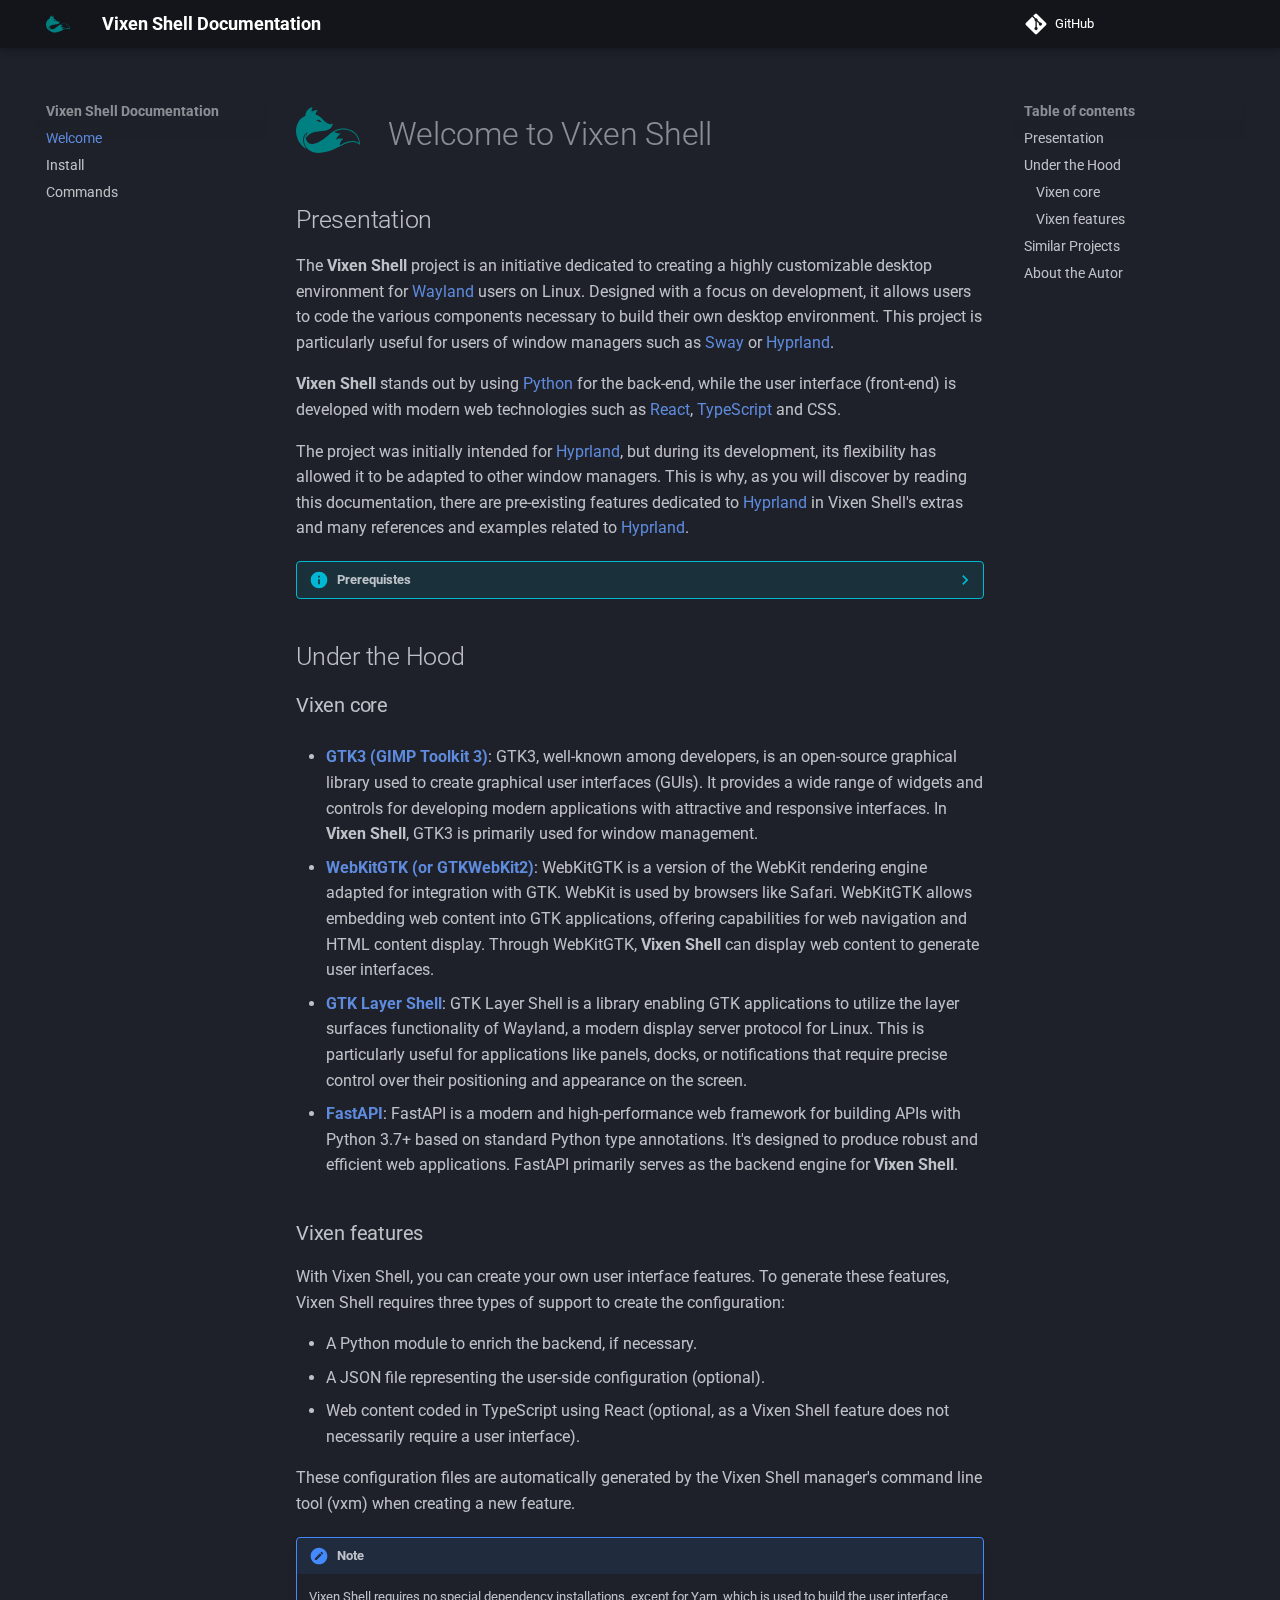
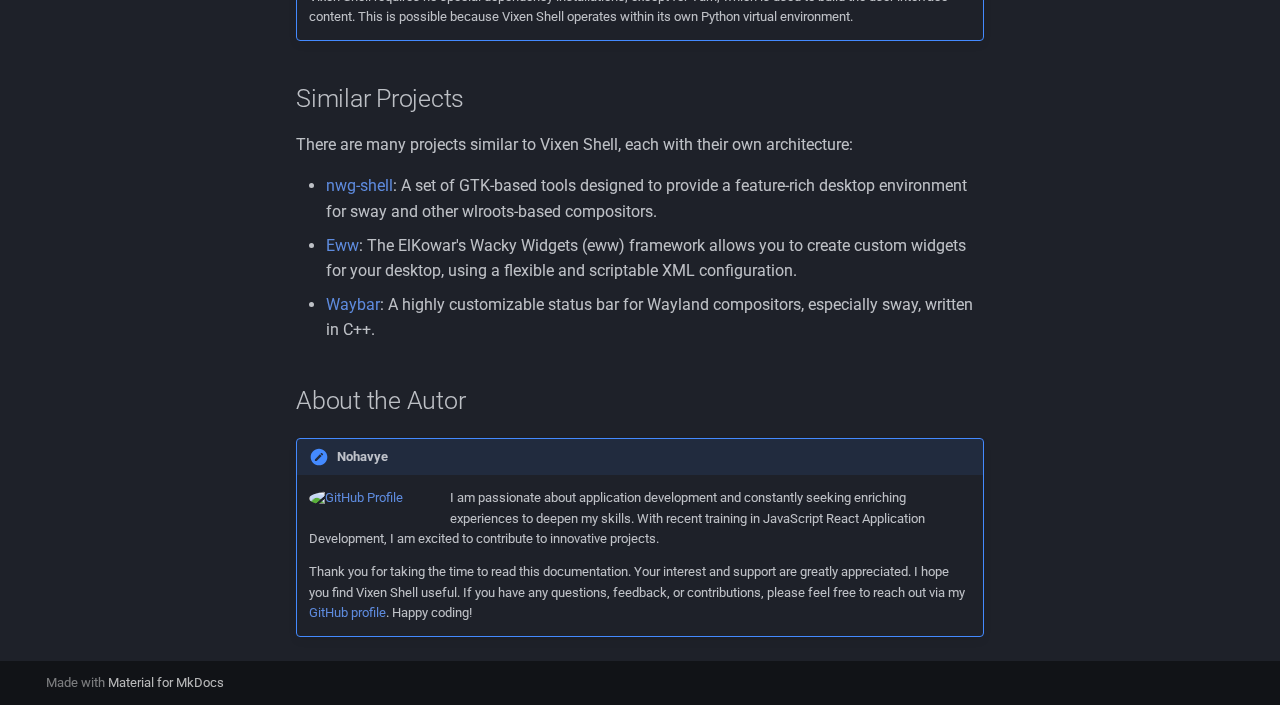
==== commit 6523d3f4: "Deployed fed66fa with MkDocs version: 1.6.0" ====
--- a/index.html
+++ b/index.html
@@ -12,8 +12,10 @@
       
       
       
-      
-      <link rel="icon" href="assets/vixen_logo.png">
+        <link rel="next" href="install/">
+      
+      
+      <link rel="icon" href="assets/vixen_logo.svg">
       <meta name="generator" content="mkdocs-1.6.0, mkdocs-material-9.5.26">
     
     
@@ -44,6 +46,8 @@
       
     
     
+      <link rel="stylesheet" href="stylesheets/extra.css">
+    
     <script>__md_scope=new URL(".",location),__md_hash=e=>[...e].reduce((e,_)=>(e<<5)-e+_.charCodeAt(0),0),__md_get=(e,_=localStorage,t=__md_scope)=>JSON.parse(_.getItem(t.pathname+"."+e)),__md_set=(e,_,t=localStorage,a=__md_scope)=>{try{t.setItem(a.pathname+"."+e,JSON.stringify(_))}catch(e){}}</script>
     
       
@@ -51,7 +55,16 @@
     
     
     
-  </head>
+   <link href="assets/stylesheets/glightbox.min.css" rel="stylesheet"/><style>
+    html.glightbox-open { overflow: initial; height: 100%; }
+    .gslide-title { margin-top: 0px; user-select: text; }
+    .gslide-desc { color: #666; user-select: text; }
+    .gslide-image img { background: white; }
+    .gscrollbar-fixer { padding-right: 15px; }
+    .gdesc-inner { font-size: 0.75rem; }
+    body[data-md-color-scheme="slate"] .gdesc-inner { background: var(--md-default-bg-color);}
+    body[data-md-color-scheme="slate"] .gslide-title { color: var(--md-default-fg-color);}
+    body[data-md-color-scheme="slate"] .gslide-desc { color: var(--md-default-fg-color);}</style> <script src="assets/javascripts/glightbox.min.js"></script></head>
   
   
     
@@ -68,7 +81,7 @@
     <div data-md-component="skip">
       
         
-        <a href="#welcome-to-vixen-shell" class="md-skip">
+        <a href="#presentation" class="md-skip">
           Skip to content
         </a>
       
@@ -86,7 +99,7 @@
   <nav class="md-header__inner md-grid" aria-label="Header">
     <a href="." title="Vixen Shell Documentation" class="md-header__button md-logo" aria-label="Vixen Shell Documentation" data-md-component="logo">
       
-  <img src="assets/vixen_logo.png" alt="logo">
+  <img src="assets/vixen_logo.svg" alt="logo">
 
     </a>
     <label class="md-header__button md-icon" for="__drawer">
@@ -103,7 +116,7 @@
         <div class="md-header__topic" data-md-component="header-topic">
           <span class="md-ellipsis">
             
-              Welcome to Vixen Shell
+              Welcome
             
           </span>
         </div>
@@ -115,46 +128,9 @@
     
     
     
-      <label class="md-header__button md-icon" for="__search">
-        
-        <svg xmlns="http://www.w3.org/2000/svg" viewBox="0 0 24 24"><path d="M9.5 3A6.5 6.5 0 0 1 16 9.5c0 1.61-.59 3.09-1.56 4.23l.27.27h.79l5 5-1.5 1.5-5-5v-.79l-.27-.27A6.516 6.516 0 0 1 9.5 16 6.5 6.5 0 0 1 3 9.5 6.5 6.5 0 0 1 9.5 3m0 2C7 5 5 7 5 9.5S7 14 9.5 14 14 12 14 9.5 12 5 9.5 5Z"/></svg>
-      </label>
-      <div class="md-search" data-md-component="search" role="dialog">
-  <label class="md-search__overlay" for="__search"></label>
-  <div class="md-search__inner" role="search">
-    <form class="md-search__form" name="search">
-      <input type="text" class="md-search__input" name="query" aria-label="Search" placeholder="Search" autocapitalize="off" autocorrect="off" autocomplete="off" spellcheck="false" data-md-component="search-query" required>
-      <label class="md-search__icon md-icon" for="__search">
-        
-        <svg xmlns="http://www.w3.org/2000/svg" viewBox="0 0 24 24"><path d="M9.5 3A6.5 6.5 0 0 1 16 9.5c0 1.61-.59 3.09-1.56 4.23l.27.27h.79l5 5-1.5 1.5-5-5v-.79l-.27-.27A6.516 6.516 0 0 1 9.5 16 6.5 6.5 0 0 1 3 9.5 6.5 6.5 0 0 1 9.5 3m0 2C7 5 5 7 5 9.5S7 14 9.5 14 14 12 14 9.5 12 5 9.5 5Z"/></svg>
-        
-        <svg xmlns="http://www.w3.org/2000/svg" viewBox="0 0 24 24"><path d="M20 11v2H8l5.5 5.5-1.42 1.42L4.16 12l7.92-7.92L13.5 5.5 8 11h12Z"/></svg>
-      </label>
-      <nav class="md-search__options" aria-label="Search">
-        
-        <button type="reset" class="md-search__icon md-icon" title="Clear" aria-label="Clear" tabindex="-1">
-          
-          <svg xmlns="http://www.w3.org/2000/svg" viewBox="0 0 24 24"><path d="M19 6.41 17.59 5 12 10.59 6.41 5 5 6.41 10.59 12 5 17.59 6.41 19 12 13.41 17.59 19 19 17.59 13.41 12 19 6.41Z"/></svg>
-        </button>
-      </nav>
-      
-    </form>
-    <div class="md-search__output">
-      <div class="md-search__scrollwrap" tabindex="0" data-md-scrollfix>
-        <div class="md-search-result" data-md-component="search-result">
-          <div class="md-search-result__meta">
-            Initializing search
-          </div>
-          <ol class="md-search-result__list" role="presentation"></ol>
-        </div>
-      </div>
-    </div>
-  </div>
-</div>
-    
     
       <div class="md-header__source">
-        <a href="https://github.com/vixen-shell/vixen-shell" title="Go to repository" class="md-source" data-md-component="source">
+        <a href="https://github.com/vixen-shell" title="Go to repository" class="md-source" data-md-component="source">
   <div class="md-source__icon md-icon">
     
     <svg xmlns="http://www.w3.org/2000/svg" viewBox="0 0 448 512"><!--! Font Awesome Free 6.5.2 by @fontawesome - https://fontawesome.com License - https://fontawesome.com/license/free (Icons: CC BY 4.0, Fonts: SIL OFL 1.1, Code: MIT License) Copyright 2024 Fonticons, Inc.--><path d="M439.55 236.05 244 40.45a28.87 28.87 0 0 0-40.81 0l-40.66 40.63 51.52 51.52c27.06-9.14 52.68 16.77 43.39 43.68l49.66 49.66c34.23-11.8 61.18 31 35.47 56.69-26.49 26.49-70.21-2.87-56-37.34L240.22 199v121.85c25.3 12.54 22.26 41.85 9.08 55a34.34 34.34 0 0 1-48.55 0c-17.57-17.6-11.07-46.91 11.25-56v-123c-20.8-8.51-24.6-30.74-18.64-45L142.57 101 8.45 235.14a28.86 28.86 0 0 0 0 40.81l195.61 195.6a28.86 28.86 0 0 0 40.8 0l194.69-194.69a28.86 28.86 0 0 0 0-40.81z"/></svg>
@@ -192,14 +168,14 @@
   <label class="md-nav__title" for="__drawer">
     <a href="." title="Vixen Shell Documentation" class="md-nav__button md-logo" aria-label="Vixen Shell Documentation" data-md-component="logo">
       
-  <img src="assets/vixen_logo.png" alt="logo">
+  <img src="assets/vixen_logo.svg" alt="logo">
 
     </a>
     Vixen Shell Documentation
   </label>
   
     <div class="md-nav__source">
-      <a href="https://github.com/vixen-shell/vixen-shell" title="Go to repository" class="md-source" data-md-component="source">
+      <a href="https://github.com/vixen-shell" title="Go to repository" class="md-source" data-md-component="source">
   <div class="md-source__icon md-icon">
     
     <svg xmlns="http://www.w3.org/2000/svg" viewBox="0 0 448 512"><!--! Font Awesome Free 6.5.2 by @fontawesome - https://fontawesome.com License - https://fontawesome.com/license/free (Icons: CC BY 4.0, Fonts: SIL OFL 1.1, Code: MIT License) Copyright 2024 Fonticons, Inc.--><path d="M439.55 236.05 244 40.45a28.87 28.87 0 0 0-40.81 0l-40.66 40.63 51.52 51.52c27.06-9.14 52.68 16.77 43.39 43.68l49.66 49.66c34.23-11.8 61.18 31 35.47 56.69-26.49 26.49-70.21-2.87-56-37.34L240.22 199v121.85c25.3 12.54 22.26 41.85 9.08 55a34.34 34.34 0 0 1-48.55 0c-17.57-17.6-11.07-46.91 11.25-56v-123c-20.8-8.51-24.6-30.74-18.64-45L142.57 101 8.45 235.14a28.86 28.86 0 0 0 0 40.81l195.61 195.6a28.86 28.86 0 0 0 40.8 0l194.69-194.69a28.86 28.86 0 0 0 0-40.81z"/></svg>
@@ -225,14 +201,12 @@
       <input class="md-nav__toggle md-toggle" type="checkbox" id="__toc">
       
       
-        
-      
       
         <label class="md-nav__link md-nav__link--active" for="__toc">
           
   
   <span class="md-ellipsis">
-    Welcome to Vixen Shell
+    Welcome
   </span>
   
 
@@ -243,7 +217,7 @@
         
   
   <span class="md-ellipsis">
-    Welcome to Vixen Shell
+    Welcome
   </span>
   
 
@@ -254,8 +228,6 @@
 <nav class="md-nav md-nav--secondary" aria-label="Table of contents">
   
   
-  
-    
   
   
     <label class="md-nav__title" for="__toc">
@@ -271,13 +243,31 @@
     </span>
   </a>
   
-    <nav class="md-nav" aria-label="Presentation">
+</li>
+      
+        <li class="md-nav__item">
+  <a href="#under-the-hood" class="md-nav__link">
+    <span class="md-ellipsis">
+      Under the Hood
+    </span>
+  </a>
+  
+    <nav class="md-nav" aria-label="Under the Hood">
       <ul class="md-nav__list">
         
           <li class="md-nav__item">
-  <a href="#prerequisites" class="md-nav__link">
-    <span class="md-ellipsis">
-      Prerequisites
+  <a href="#vixen-core" class="md-nav__link">
+    <span class="md-ellipsis">
+      Vixen core
+    </span>
+  </a>
+  
+</li>
+        
+          <li class="md-nav__item">
+  <a href="#vixen-features" class="md-nav__link">
+    <span class="md-ellipsis">
+      Vixen features
     </span>
   </a>
   
@@ -289,60 +279,18 @@
 </li>
       
         <li class="md-nav__item">
-  <a href="#installation" class="md-nav__link">
-    <span class="md-ellipsis">
-      Installation
-    </span>
-  </a>
-  
-    <nav class="md-nav" aria-label="Installation">
-      <ul class="md-nav__list">
-        
-          <li class="md-nav__item">
-  <a href="#yarn" class="md-nav__link">
-    <span class="md-ellipsis">
-      Yarn
-    </span>
-  </a>
-  
-</li>
-        
-          <li class="md-nav__item">
-  <a href="#vixen-shell" class="md-nav__link">
-    <span class="md-ellipsis">
-      Vixen Shell
-    </span>
-  </a>
-  
-</li>
-        
-      </ul>
-    </nav>
-  
-</li>
-      
-        <li class="md-nav__item">
-  <a href="#basic-commands" class="md-nav__link">
-    <span class="md-ellipsis">
-      Basic commands
-    </span>
-  </a>
-  
-</li>
-      
-        <li class="md-nav__item">
-  <a href="#advanced-commands" class="md-nav__link">
-    <span class="md-ellipsis">
-      Advanced commands
-    </span>
-  </a>
-  
-</li>
-      
-        <li class="md-nav__item">
-  <a href="#uninstall" class="md-nav__link">
-    <span class="md-ellipsis">
-      Uninstall
+  <a href="#similar-projects" class="md-nav__link">
+    <span class="md-ellipsis">
+      Similar Projects
+    </span>
+  </a>
+  
+</li>
+      
+        <li class="md-nav__item">
+  <a href="#about-the-autor" class="md-nav__link">
+    <span class="md-ellipsis">
+      About the Autor
     </span>
   </a>
   
@@ -352,6 +300,46 @@
   
 </nav>
       
+    </li>
+  
+
+    
+      
+      
+  
+  
+  
+  
+    <li class="md-nav__item">
+      <a href="install/" class="md-nav__link">
+        
+  
+  <span class="md-ellipsis">
+    Install
+  </span>
+  
+
+      </a>
+    </li>
+  
+
+    
+      
+      
+  
+  
+  
+  
+    <li class="md-nav__item">
+      <a href="commands/" class="md-nav__link">
+        
+  
+  <span class="md-ellipsis">
+    Commands
+  </span>
+  
+
+      </a>
     </li>
   
 
@@ -373,8 +361,6 @@
   
   
   
-    
-  
   
     <label class="md-nav__title" for="__toc">
       <span class="md-nav__icon md-icon"></span>
@@ -389,13 +375,31 @@
     </span>
   </a>
   
-    <nav class="md-nav" aria-label="Presentation">
+</li>
+      
+        <li class="md-nav__item">
+  <a href="#under-the-hood" class="md-nav__link">
+    <span class="md-ellipsis">
+      Under the Hood
+    </span>
+  </a>
+  
+    <nav class="md-nav" aria-label="Under the Hood">
       <ul class="md-nav__list">
         
           <li class="md-nav__item">
-  <a href="#prerequisites" class="md-nav__link">
-    <span class="md-ellipsis">
-      Prerequisites
+  <a href="#vixen-core" class="md-nav__link">
+    <span class="md-ellipsis">
+      Vixen core
+    </span>
+  </a>
+  
+</li>
+        
+          <li class="md-nav__item">
+  <a href="#vixen-features" class="md-nav__link">
+    <span class="md-ellipsis">
+      Vixen features
     </span>
   </a>
   
@@ -407,60 +411,18 @@
 </li>
       
         <li class="md-nav__item">
-  <a href="#installation" class="md-nav__link">
-    <span class="md-ellipsis">
-      Installation
-    </span>
-  </a>
-  
-    <nav class="md-nav" aria-label="Installation">
-      <ul class="md-nav__list">
-        
-          <li class="md-nav__item">
-  <a href="#yarn" class="md-nav__link">
-    <span class="md-ellipsis">
-      Yarn
-    </span>
-  </a>
-  
-</li>
-        
-          <li class="md-nav__item">
-  <a href="#vixen-shell" class="md-nav__link">
-    <span class="md-ellipsis">
-      Vixen Shell
-    </span>
-  </a>
-  
-</li>
-        
-      </ul>
-    </nav>
-  
-</li>
-      
-        <li class="md-nav__item">
-  <a href="#basic-commands" class="md-nav__link">
-    <span class="md-ellipsis">
-      Basic commands
-    </span>
-  </a>
-  
-</li>
-      
-        <li class="md-nav__item">
-  <a href="#advanced-commands" class="md-nav__link">
-    <span class="md-ellipsis">
-      Advanced commands
-    </span>
-  </a>
-  
-</li>
-      
-        <li class="md-nav__item">
-  <a href="#uninstall" class="md-nav__link">
-    <span class="md-ellipsis">
-      Uninstall
+  <a href="#similar-projects" class="md-nav__link">
+    <span class="md-ellipsis">
+      Similar Projects
+    </span>
+  </a>
+  
+</li>
+      
+        <li class="md-nav__item">
+  <a href="#about-the-autor" class="md-nav__link">
+    <span class="md-ellipsis">
+      About the Autor
     </span>
   </a>
   
@@ -484,13 +446,18 @@
   
 
 
-<h1 id="welcome-to-vixen-shell"><img alt="" src="assets/vixen_logo_md.png" /> Welcome to Vixen Shell</h1>
+<h1>
+    <a class="glightbox" href="assets/vixen_logo.svg" data-type="image" data-width="auto" data-height="auto" data-desc-position="bottom"><img src="assets/vixen_logo.svg" alt="Vixen Logo" width=64 style="vertical-align: -40%; margin-right: 20px;"></a>
+    Welcome to Vixen Shell
+</h1>
+
 <h2 id="presentation">Presentation</h2>
-<p>The Vixen Shell project is an initiative dedicated to creating a highly customizable desktop environment for <a href="https://wayland.freedesktop.org/">Wayland</a> users on Linux. Designed with a focus on development, it allows users to code the various components necessary to build their own desktop environment. This project is particularly useful for users of window managers such as <a href="https://swaywm.org/">Sway</a> or <a href="https://hyprland.org/">Hyprland</a>.</p>
-<p>Vixen Shell stands out by using <a href="https://www.python.org/">Python</a> for the back-end, while the user interface (front-end) is developed with modern web technologies such as <a href="https://fr.legacy.reactjs.org/">React</a>, <a href="https://www.typescriptlang.org/">TypeScript</a> and CSS.</p>
+<p>The <strong>Vixen Shell</strong> project is an initiative dedicated to creating a highly customizable desktop environment for <a href="https://wayland.freedesktop.org/">Wayland</a> users on Linux. Designed with a focus on development, it allows users to code the various components necessary to build their own desktop environment. This project is particularly useful for users of window managers such as <a href="https://swaywm.org/">Sway</a> or <a href="https://hyprland.org/">Hyprland</a>.</p>
+<p><strong>Vixen Shell</strong> stands out by using <a href="https://www.python.org/">Python</a> for the back-end, while the user interface (front-end) is developed with modern web technologies such as <a href="https://fr.legacy.reactjs.org/">React</a>, <a href="https://www.typescriptlang.org/">TypeScript</a> and CSS.</p>
 <p>The project was initially intended for <a href="https://hyprland.org/">Hyprland</a>, but during its development, its flexibility has allowed it to be adapted to other window managers. This is why, as you will discover by reading this documentation, there are pre-existing features dedicated to <a href="https://hyprland.org/">Hyprland</a> in Vixen Shell's extras and many references and examples related to <a href="https://hyprland.org/">Hyprland</a>.</p>
-<h3 id="prerequisites">Prerequisites</h3>
-<p>Before getting started with Vixen Shell, make sure you have the following:</p>
+<details class="info">
+<summary>Prerequistes</summary>
+<p>Before getting started with <strong>Vixen Shell</strong>, make sure you have the following:</p>
 <ol>
 <li>
 <p><strong>Operating System</strong>:</p>
@@ -525,64 +492,49 @@
 </ul>
 </li>
 </ol>
-<h2 id="installation">Installation</h2>
-<h3 id="yarn">Yarn</h3>
-<ul>
-<li>
-<p>Before proceeding with the installation, ensure that Yarn is installed on your system. You can check if Yarn is installed by running the following command in your terminal:</p>
-<div class="language-bash highlight"><pre><span></span><code><span id="__span-0-1"><a id="__codelineno-0-1" name="__codelineno-0-1" href="#__codelineno-0-1"></a>yarn<span class="w"> </span>--version
-</span></code></pre></div>
-</li>
-<li>
-<p>If Yarn is not installed or if the command returns an error, you can install Yarn using the appropriate method for your system.</p>
-<div class="language-bash highlight"><span class="filename">Arch Linux based distribution</span><pre><span></span><code><span id="__span-1-1"><a id="__codelineno-1-1" name="__codelineno-1-1" href="#__codelineno-1-1"></a>sudo<span class="w"> </span>pacman<span class="w"> </span>-S<span class="w"> </span>yarn
-</span></code></pre></div>
-</li>
-</ul>
-<h3 id="vixen-shell">Vixen Shell</h3>
-<ul>
-<li>
-<p>Go to the <a href="https://github.com/vixen-shell/vixen-shell">Vixen Shell GitHub</a> page and download the project archive in ZIP format, or download it <a href="https://github.com/vixen-shell/vixen-shell/archive/refs/heads/main.zip">here</a>.</p>
-</li>
-<li>
-<p>Once the download is complete, locate the ZIP file in your download folder. Right-click on the archive and select the option to extract the files. You can also use the command line:</p>
-<div class="language-bash highlight"><pre><span></span><code><span id="__span-2-1"><a id="__codelineno-2-1" name="__codelineno-2-1" href="#__codelineno-2-1"></a>unzip<span class="w"> </span>vixen-shell-main.zip
-</span></code></pre></div>
-</li>
-<li>
-<p>After extracting the files, navigate to the newly created directory:</p>
-<div class="language-bash highlight"><pre><span></span><code><span id="__span-3-1"><a id="__codelineno-3-1" name="__codelineno-3-1" href="#__codelineno-3-1"></a><span class="nb">cd</span><span class="w"> </span>vixen-shell-main
-</span></code></pre></div>
-</li>
-<li>
-<p>In the extracted directory, run the installation script as an administrator with the following command:</p>
-<p><div class="language-bash highlight"><pre><span></span><code><span id="__span-4-1"><a id="__codelineno-4-1" name="__codelineno-4-1" href="#__codelineno-4-1"></a>sudo<span class="w"> </span>./install
-</span></code></pre></div>
-Confirm your choice and this script will install Vixen Shell on your system.</p>
-</li>
-</ul>
-<h2 id="basic-commands">Basic commands</h2>
-<ul>
-<li><code>vxm --help</code> - Show Vixen Shell help commands.</li>
-<li><code>vxm --shell {open, close}</code> - Start / Close Vixen Shell.</li>
-<li><code>vxm --setup {update, remove}</code> - Update / Remove Vixen Shell.</li>
-</ul>
-<h2 id="advanced-commands">Advanced commands</h2>
-<ul>
-<li><code>vxm --env {install, uninstall}</code> - Environment controls.</li>
-<li><code>vxm --dev {run, new}</code> - Development controls.</li>
-<li><code>vxm --features {names, add, remove}</code> - Features controls.</li>
-<li><code>vxm --frames {ids, toggle, open, close}</code> - Feature frames controls.</li>
-</ul>
-<h2 id="uninstall">Uninstall</h2>
-<ul>
-<li>
-<p>To uninstall Vixen Shell from your system, simply type the following command:</p>
-<p><div class="language-bash highlight"><pre><span></span><code><span id="__span-5-1"><a id="__codelineno-5-1" name="__codelineno-5-1" href="#__codelineno-5-1"></a>sudo<span class="w"> </span>vxm<span class="w"> </span>--setup<span class="w"> </span>remove
-</span></code></pre></div>
-Confirm your choice and Vixen Shell will be completely uninstalled (or not depending on your choice <img alt="😄" class="twemoji" src="https://cdn.jsdelivr.net/gh/jdecked/twemoji@15.0.3/assets/svg/1f604.svg" title=":smile:" />)</p>
-</li>
-</ul>
+</details>
+<h2 id="under-the-hood">Under the Hood</h2>
+<h3 id="vixen-core">Vixen core</h3>
+<ul>
+<li>
+<p><a href="https://www.gtk.org/"><strong>GTK3 (GIMP Toolkit 3)</strong></a>: GTK3, well-known among developers, is an open-source graphical library used to create graphical user interfaces (GUIs). It provides a wide range of widgets and controls for developing modern applications with attractive and responsive interfaces. In <strong>Vixen Shell</strong>, GTK3 is primarily used for window management.</p>
+</li>
+<li>
+<p><a href="https://webkitgtk.org/"><strong>WebKitGTK (or GTKWebKit2)</strong></a>: WebKitGTK is a version of the WebKit rendering engine adapted for integration with GTK. WebKit is used by browsers like Safari. WebKitGTK allows embedding web content into GTK applications, offering capabilities for web navigation and HTML content display. Through WebKitGTK, <strong>Vixen Shell</strong> can display web content to generate user interfaces.</p>
+</li>
+<li>
+<p><a href="https://github.com/wmww/gtk-layer-shell"><strong>GTK Layer Shell</strong></a>: GTK Layer Shell is a library enabling GTK applications to utilize the layer surfaces functionality of Wayland, a modern display server protocol for Linux. This is particularly useful for applications like panels, docks, or notifications that require precise control over their positioning and appearance on the screen.</p>
+</li>
+<li>
+<p><a href="https://fastapi.tiangolo.com/"><strong>FastAPI</strong></a>: FastAPI is a modern and high-performance web framework for building APIs with Python 3.7+ based on standard Python type annotations. It's designed to produce robust and efficient web applications. FastAPI primarily serves as the backend engine for <strong>Vixen Shell</strong>.</p>
+</li>
+</ul>
+<h3 id="vixen-features">Vixen features</h3>
+<p>With Vixen Shell, you can create your own user interface features. To generate these features, Vixen Shell requires three types of support to create the configuration:</p>
+<ul>
+<li>A Python module to enrich the backend, if necessary.</li>
+<li>A JSON file representing the user-side configuration (optional).</li>
+<li>Web content coded in TypeScript using React (optional, as a Vixen Shell feature does not necessarily require a user interface).</li>
+</ul>
+<p>These configuration files are automatically generated by the Vixen Shell manager's command line tool (vxm) when creating a new feature.</p>
+<div class="admonition note">
+<p class="admonition-title">Note</p>
+<p>Vixen Shell requires no special dependency installations, except for Yarn, which is used to build the user interface content. This is possible because Vixen Shell operates within its own Python virtual environment.</p>
+</div>
+<h2 id="similar-projects">Similar Projects</h2>
+<p>There are many projects similar to Vixen Shell, each with their own architecture:</p>
+<ul>
+<li><a href="https://nwg-piotr.github.io/nwg-shell/">nwg-shell</a>: A set of GTK-based tools designed to provide a feature-rich desktop environment for sway and other wlroots-based compositors.</li>
+<li><a href="https://github.com/elkowar/eww/">Eww</a>: The ElKowar's Wacky Widgets (eww) framework allows you to create custom widgets for your desktop, using a flexible and scriptable XML configuration.</li>
+<li><a href="https://github.com/Alexays/Waybar/">Waybar</a>: A highly customizable status bar for Wayland compositors, especially sway, written in C++.</li>
+</ul>
+<h2 id="about-the-autor">About the Autor</h2>
+<div class="admonition note">
+<p class="admonition-title">Nohavye</p>
+<p><a href="https://github.com/Nohavye"><img align="left" alt="GitHub Profile" src="https://avatars.githubusercontent.com/u/118626273?v=4" style="width: 128px; border-radius: 50%;" /></a>
+I am passionate about application development and constantly seeking enriching experiences to deepen my skills. With recent training in JavaScript React Application Development, I am excited to contribute to innovative projects.</p>
+<p>Thank you for taking the time to read this documentation. Your interest and support are greatly appreciated. I hope you find Vixen Shell useful. If you have any questions, feedback, or contributions, please feel free to reach out via my <a href="https://github.com/your-github-username">GitHub profile</a>. Happy coding!</p>
+</div>
 
 
 
@@ -635,5 +587,7 @@
       <script src="assets/javascripts/bundle.ad660dcc.min.js"></script>
       
     
-  </body>
+  <script id="init-glightbox">const lightbox = GLightbox({"touchNavigation": true, "loop": false, "zoomable": true, "draggable": true, "openEffect": "zoom", "closeEffect": "zoom", "slideEffect": "slide"});
+document$.subscribe(() => { lightbox.reload() });
+</script></body>
 </html>--- a/stylesheets/extra.css
+++ b/stylesheets/extra.css
@@ -0,0 +1,3 @@
+:root > * {
+    --md-code-bg-color: #131918;
+}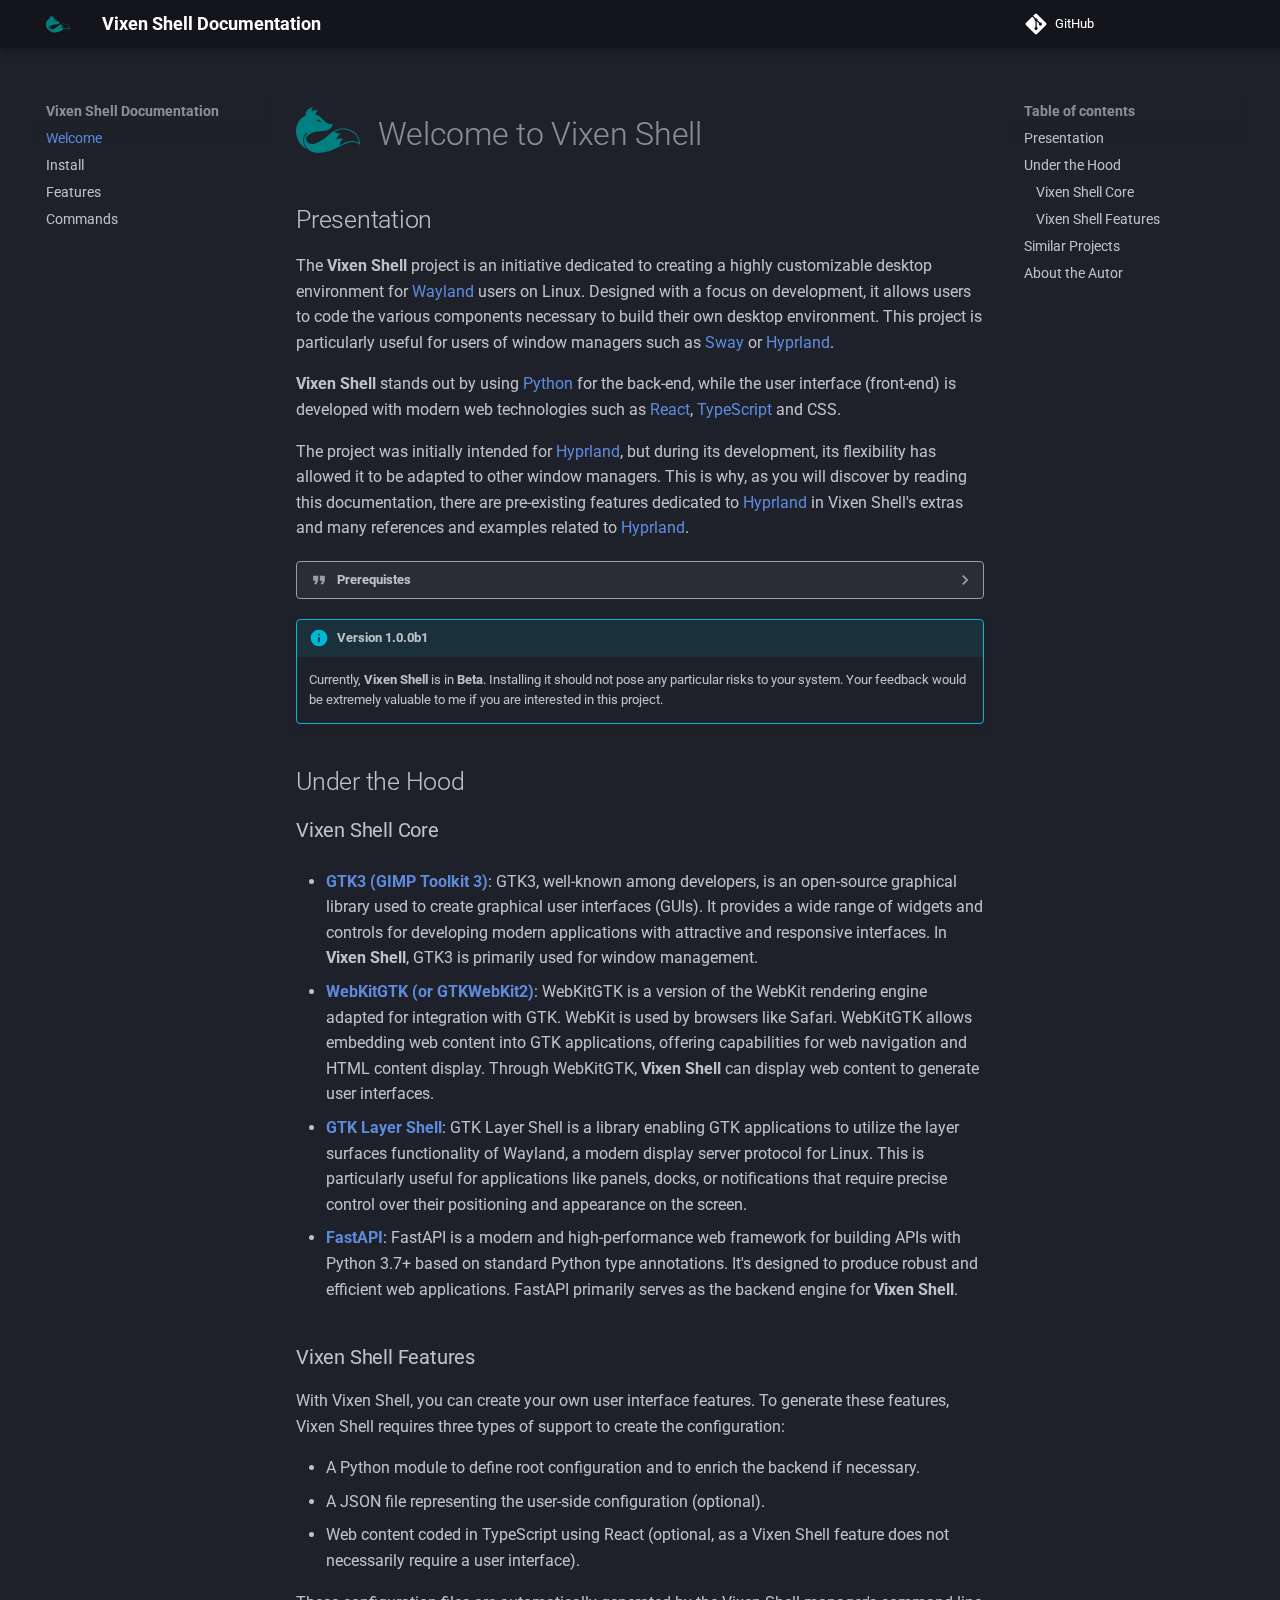
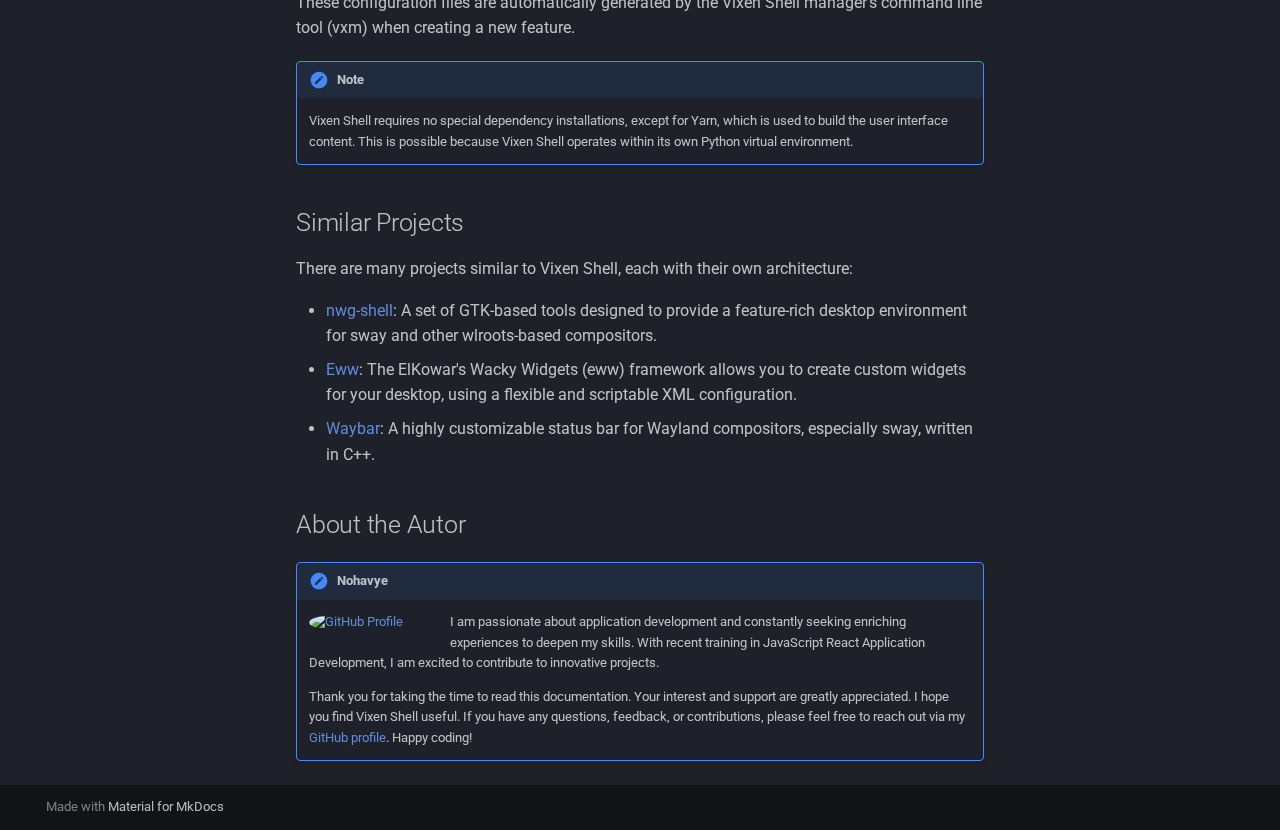
==== commit bb1f2ed1: "Deployed 72a600d with MkDocs version: 1.6.0" ====
--- a/index.html
+++ b/index.html
@@ -81,7 +81,7 @@
     <div data-md-component="skip">
       
         
-        <a href="#presentation" class="md-skip">
+        <a href="#welcome-to-vixen-shell" class="md-skip">
           Skip to content
         </a>
       
@@ -201,6 +201,8 @@
       <input class="md-nav__toggle md-toggle" type="checkbox" id="__toc">
       
       
+        
+      
       
         <label class="md-nav__link md-nav__link--active" for="__toc">
           
@@ -228,6 +230,8 @@
 <nav class="md-nav md-nav--secondary" aria-label="Table of contents">
   
   
+  
+    
   
   
     <label class="md-nav__title" for="__toc">
@@ -256,18 +260,18 @@
       <ul class="md-nav__list">
         
           <li class="md-nav__item">
-  <a href="#vixen-core" class="md-nav__link">
-    <span class="md-ellipsis">
-      Vixen core
+  <a href="#vixen-shell-core" class="md-nav__link">
+    <span class="md-ellipsis">
+      Vixen Shell Core
     </span>
   </a>
   
 </li>
         
           <li class="md-nav__item">
-  <a href="#vixen-features" class="md-nav__link">
-    <span class="md-ellipsis">
-      Vixen features
+  <a href="#vixen-shell-features" class="md-nav__link">
+    <span class="md-ellipsis">
+      Vixen Shell Features
     </span>
   </a>
   
@@ -316,6 +320,26 @@
   
   <span class="md-ellipsis">
     Install
+  </span>
+  
+
+      </a>
+    </li>
+  
+
+    
+      
+      
+  
+  
+  
+  
+    <li class="md-nav__item">
+      <a href="features/" class="md-nav__link">
+        
+  
+  <span class="md-ellipsis">
+    Features
   </span>
   
 
@@ -361,6 +385,8 @@
   
   
   
+    
+  
   
     <label class="md-nav__title" for="__toc">
       <span class="md-nav__icon md-icon"></span>
@@ -388,18 +414,18 @@
       <ul class="md-nav__list">
         
           <li class="md-nav__item">
-  <a href="#vixen-core" class="md-nav__link">
-    <span class="md-ellipsis">
-      Vixen core
+  <a href="#vixen-shell-core" class="md-nav__link">
+    <span class="md-ellipsis">
+      Vixen Shell Core
     </span>
   </a>
   
 </li>
         
           <li class="md-nav__item">
-  <a href="#vixen-features" class="md-nav__link">
-    <span class="md-ellipsis">
-      Vixen features
+  <a href="#vixen-shell-features" class="md-nav__link">
+    <span class="md-ellipsis">
+      Vixen Shell Features
     </span>
   </a>
   
@@ -446,16 +472,12 @@
   
 
 
-<h1>
-    <a class="glightbox" href="assets/vixen_logo.svg" data-type="image" data-width="auto" data-height="auto" data-desc-position="bottom"><img src="assets/vixen_logo.svg" alt="Vixen Logo" width=64 style="vertical-align: -40%; margin-right: 20px;"></a>
-    Welcome to Vixen Shell
-</h1>
-
+<h1 id="welcome-to-vixen-shell"><a class="glightbox" href="assets/vixen_logo.svg" data-type="image" data-width="auto" data-height="auto" data-desc-position="bottom"><img alt="vixen logo" src="assets/vixen_logo.svg" style="vertical-align: -40%; margin-right: 10px;" width="64" /></a> Welcome to Vixen Shell</h1>
 <h2 id="presentation">Presentation</h2>
 <p>The <strong>Vixen Shell</strong> project is an initiative dedicated to creating a highly customizable desktop environment for <a href="https://wayland.freedesktop.org/">Wayland</a> users on Linux. Designed with a focus on development, it allows users to code the various components necessary to build their own desktop environment. This project is particularly useful for users of window managers such as <a href="https://swaywm.org/">Sway</a> or <a href="https://hyprland.org/">Hyprland</a>.</p>
 <p><strong>Vixen Shell</strong> stands out by using <a href="https://www.python.org/">Python</a> for the back-end, while the user interface (front-end) is developed with modern web technologies such as <a href="https://fr.legacy.reactjs.org/">React</a>, <a href="https://www.typescriptlang.org/">TypeScript</a> and CSS.</p>
 <p>The project was initially intended for <a href="https://hyprland.org/">Hyprland</a>, but during its development, its flexibility has allowed it to be adapted to other window managers. This is why, as you will discover by reading this documentation, there are pre-existing features dedicated to <a href="https://hyprland.org/">Hyprland</a> in Vixen Shell's extras and many references and examples related to <a href="https://hyprland.org/">Hyprland</a>.</p>
-<details class="info">
+<details class="quote">
 <summary>Prerequistes</summary>
 <p>Before getting started with <strong>Vixen Shell</strong>, make sure you have the following:</p>
 <ol>
@@ -474,7 +496,7 @@
 <li>
 <p><strong>Languages and Technologies</strong>:</p>
 <ul>
-<li><strong>Python</strong>: Ensure Python is installed (version 3.8 or higher).</li>
+<li><strong>Python</strong>: Ensure Python is installed (version 3.11.7 or higher).</li>
 <li><strong>yarn</strong>: For managing dependencies and building front-end components.</li>
 </ul>
 </li>
@@ -493,8 +515,12 @@
 </li>
 </ol>
 </details>
+<div class="admonition info">
+<p class="admonition-title">Version 1.0.0b1</p>
+<p>Currently, <strong>Vixen Shell</strong> is in <strong>Beta</strong>. Installing it should not pose any particular risks to your system. Your feedback would be extremely valuable to me if you are interested in this project.</p>
+</div>
 <h2 id="under-the-hood">Under the Hood</h2>
-<h3 id="vixen-core">Vixen core</h3>
+<h3 id="vixen-shell-core">Vixen Shell Core</h3>
 <ul>
 <li>
 <p><a href="https://www.gtk.org/"><strong>GTK3 (GIMP Toolkit 3)</strong></a>: GTK3, well-known among developers, is an open-source graphical library used to create graphical user interfaces (GUIs). It provides a wide range of widgets and controls for developing modern applications with attractive and responsive interfaces. In <strong>Vixen Shell</strong>, GTK3 is primarily used for window management.</p>
@@ -509,10 +535,10 @@
 <p><a href="https://fastapi.tiangolo.com/"><strong>FastAPI</strong></a>: FastAPI is a modern and high-performance web framework for building APIs with Python 3.7+ based on standard Python type annotations. It's designed to produce robust and efficient web applications. FastAPI primarily serves as the backend engine for <strong>Vixen Shell</strong>.</p>
 </li>
 </ul>
-<h3 id="vixen-features">Vixen features</h3>
+<h3 id="vixen-shell-features">Vixen Shell Features</h3>
 <p>With Vixen Shell, you can create your own user interface features. To generate these features, Vixen Shell requires three types of support to create the configuration:</p>
 <ul>
-<li>A Python module to enrich the backend, if necessary.</li>
+<li>A Python module to define root configuration and to enrich the backend if necessary.</li>
 <li>A JSON file representing the user-side configuration (optional).</li>
 <li>Web content coded in TypeScript using React (optional, as a Vixen Shell feature does not necessarily require a user interface).</li>
 </ul>
--- a/stylesheets/extra.css
+++ b/stylesheets/extra.css
@@ -1,3 +1,19 @@
 :root > * {
     --md-code-bg-color: #131918;
+    --md-admonition-icon--terminal: url('data:image/svg+xml;charset=utf-8,<svg xmlns="http://www.w3.org/2000/svg" viewBox="0 0 24 24"><path d="M9.25 12a.75.75 0 0 1-.22.53l-2.75 2.75a.75.75 0 0 1-1.06-1.06L7.44 12 5.22 9.78a.75.75 0 1 1 1.06-1.06l2.75 2.75c.141.14.22.331.22.53Zm2 2a.75.75 0 0 0 0 1.5h5a.75.75 0 0 0 0-1.5h-5Z"/><path d="M0 4.75C0 3.784.784 3 1.75 3h20.5c.966 0 1.75.784 1.75 1.75v14.5A1.75 1.75 0 0 1 22.25 21H1.75A1.75 1.75 0 0 1 0 19.25Zm1.75-.25a.25.25 0 0 0-.25.25v14.5c0 .138.112.25.25.25h20.5a.25.25 0 0 0 .25-.25V4.75a.25.25 0 0 0-.25-.25Z"/></svg>')
+}
+
+.md-typeset .admonition.terminal,
+.md-typeset details.terminal {
+  border-color: rgb(50, 50, 50);
+}
+.md-typeset .terminal > .admonition-title,
+.md-typeset .terminal > summary {
+  background-color: #131918;
+}
+.md-typeset .terminal > .admonition-title::before,
+.md-typeset .terminal > summary::before {
+  background-color: rgb(164, 164, 164);
+  -webkit-mask-image: var(--md-admonition-icon--terminal);
+          mask-image: var(--md-admonition-icon--terminal);
 }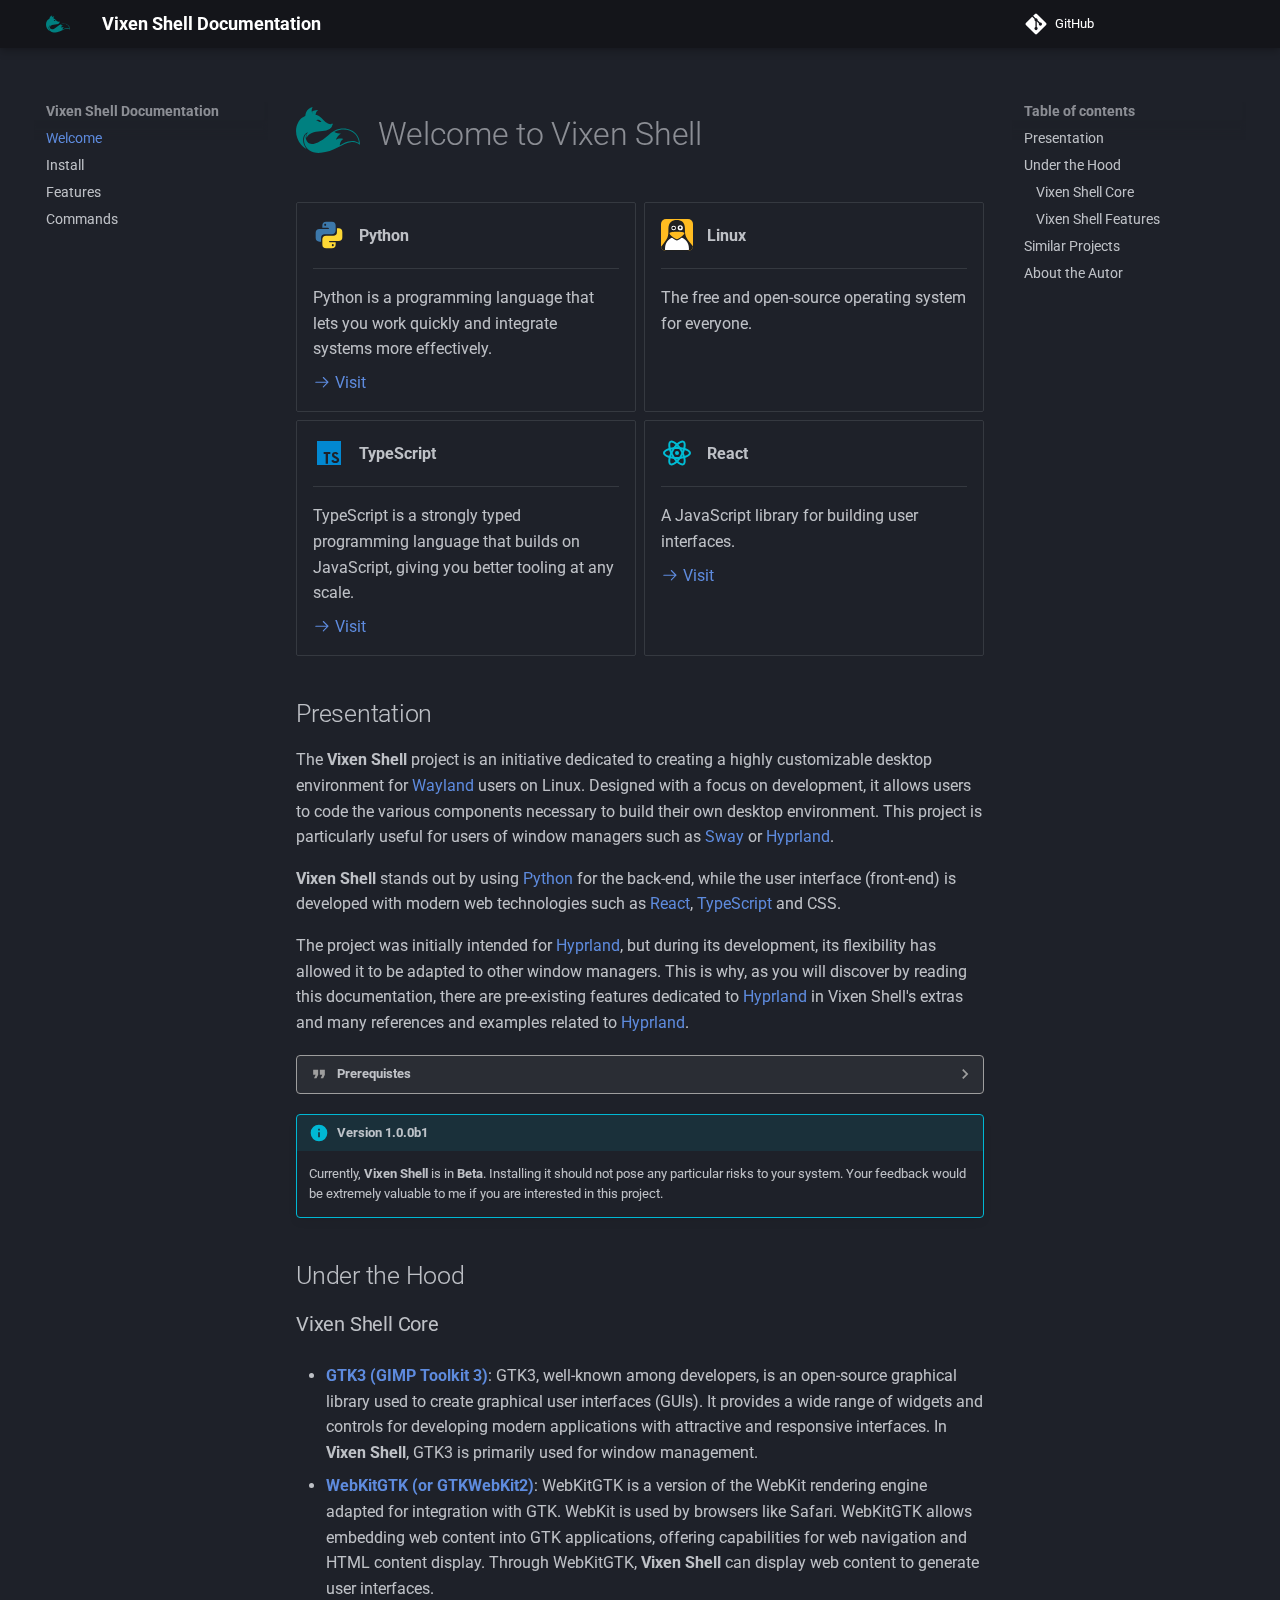
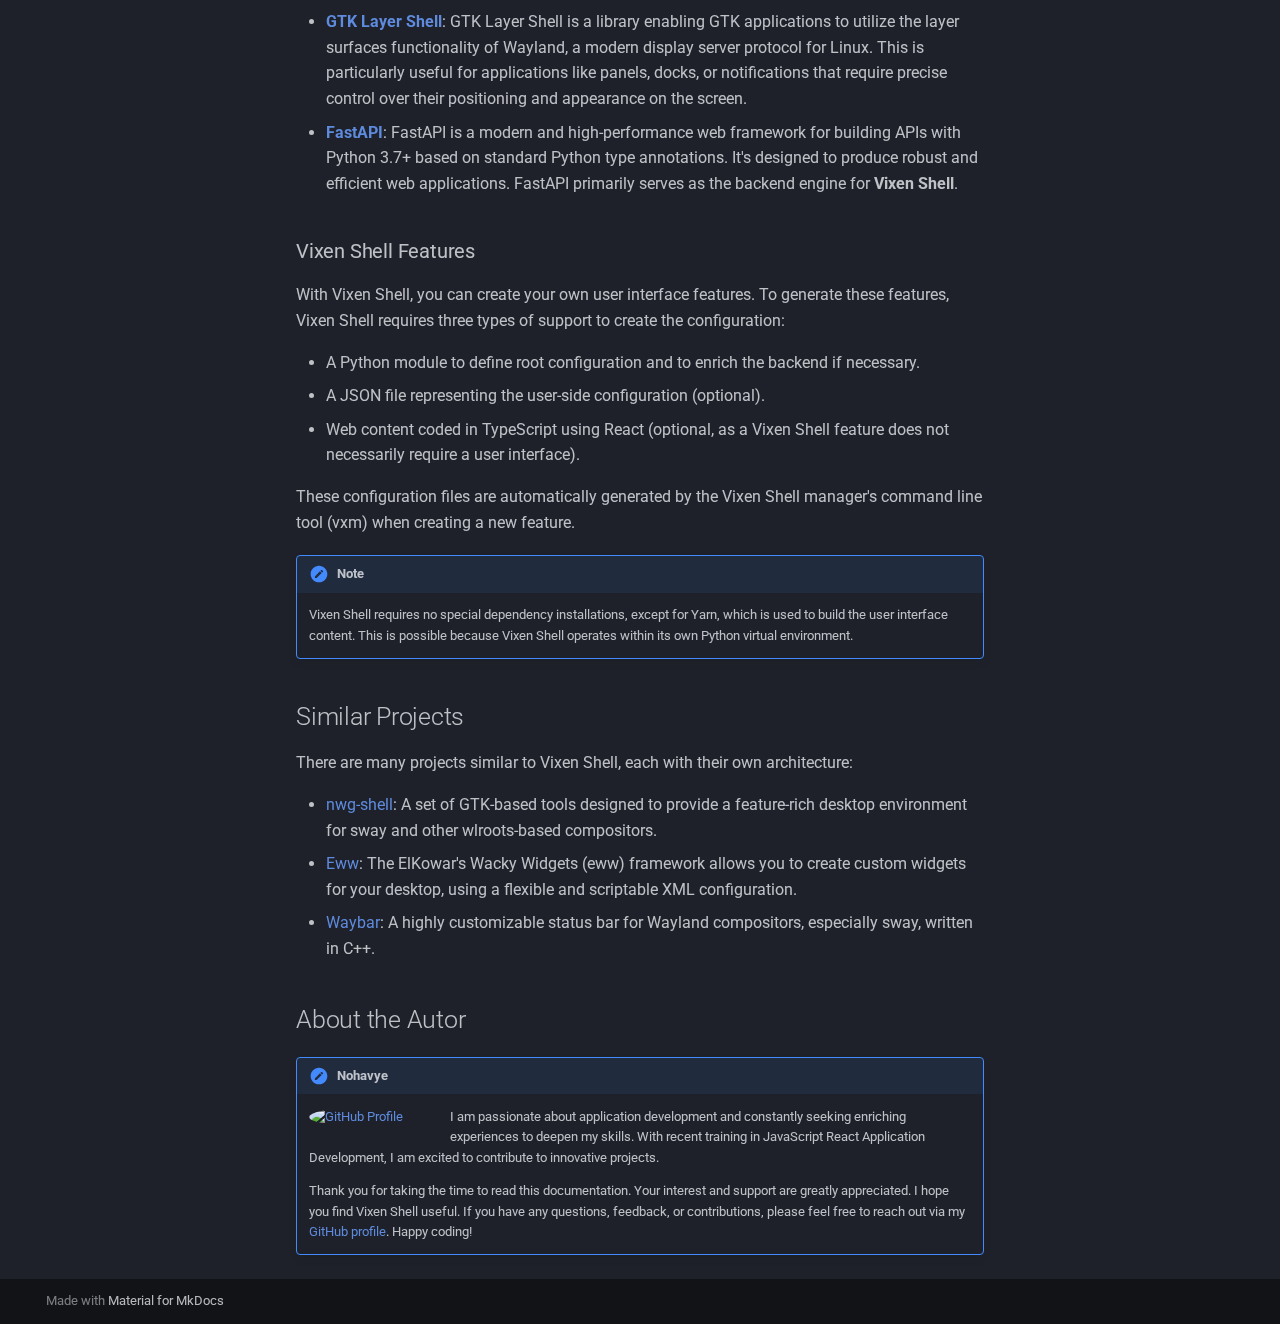
==== commit c49a7a90: "Deployed 72a600d with MkDocs version: 1.6.0" ====
--- a/index.html
+++ b/index.html
@@ -473,6 +473,33 @@
 
 
 <h1 id="welcome-to-vixen-shell"><a class="glightbox" href="assets/vixen_logo.svg" data-type="image" data-width="auto" data-height="auto" data-desc-position="bottom"><img alt="vixen logo" src="assets/vixen_logo.svg" style="vertical-align: -40%; margin-right: 10px;" width="64" /></a> Welcome to Vixen Shell</h1>
+<div class="grid cards">
+<ul>
+<li>
+<p><a class="glightbox" href="assets/icons/python.svg" data-type="image" data-width="auto" data-height="auto" data-desc-position="bottom"><img alt="python icon" src="assets/icons/python.svg" style="vertical-align: -40%; margin-right: 10px;" width="32" /></a> <strong>Python</strong></p>
+<hr />
+<p>Python is a programming language that lets you work quickly and integrate systems more effectively.</p>
+<p><a href="https://www.python.org/"><span class="twemoji"><svg xmlns="http://www.w3.org/2000/svg" viewBox="0 0 24 24"><path d="M13.22 19.03a.75.75 0 0 1 0-1.06L18.19 13H3.75a.75.75 0 0 1 0-1.5h14.44l-4.97-4.97a.749.749 0 0 1 .326-1.275.749.749 0 0 1 .734.215l6.25 6.25a.75.75 0 0 1 0 1.06l-6.25 6.25a.75.75 0 0 1-1.06 0Z"/></svg></span> Visit</a></p>
+</li>
+<li>
+<p><a class="glightbox" href="assets/icons/linux.svg" data-type="image" data-width="auto" data-height="auto" data-desc-position="bottom"><img alt="linux icon" src="assets/icons/linux.svg" style="vertical-align: -40%; margin-right: 10px; border-radius: 5px;" width="32" /></a> <strong>Linux</strong></p>
+<hr />
+<p>The free and open-source operating system for everyone.</p>
+</li>
+<li>
+<p><a class="glightbox" href="assets/icons/typescript.svg" data-type="image" data-width="auto" data-height="auto" data-desc-position="bottom"><img alt="typescript icon" src="assets/icons/typescript.svg" style="vertical-align: -40%; margin-right: 10px;" width="32" /></a> <strong>TypeScript</strong></p>
+<hr />
+<p>TypeScript is a strongly typed programming language that builds on JavaScript, giving you better tooling at any scale.</p>
+<p><a href="https://www.typescriptlang.org/"><span class="twemoji"><svg xmlns="http://www.w3.org/2000/svg" viewBox="0 0 24 24"><path d="M13.22 19.03a.75.75 0 0 1 0-1.06L18.19 13H3.75a.75.75 0 0 1 0-1.5h14.44l-4.97-4.97a.749.749 0 0 1 .326-1.275.749.749 0 0 1 .734.215l6.25 6.25a.75.75 0 0 1 0 1.06l-6.25 6.25a.75.75 0 0 1-1.06 0Z"/></svg></span> Visit</a></p>
+</li>
+<li>
+<p><a class="glightbox" href="assets/icons/react.svg" data-type="image" data-width="auto" data-height="auto" data-desc-position="bottom"><img alt="react icon" src="assets/icons/react.svg" style="vertical-align: -40%; margin-right: 10px;" width="32" /></a> <strong>React</strong></p>
+<hr />
+<p>A JavaScript library for building user interfaces.</p>
+<p><a href="https://fr.legacy.reactjs.org/"><span class="twemoji"><svg xmlns="http://www.w3.org/2000/svg" viewBox="0 0 24 24"><path d="M13.22 19.03a.75.75 0 0 1 0-1.06L18.19 13H3.75a.75.75 0 0 1 0-1.5h14.44l-4.97-4.97a.749.749 0 0 1 .326-1.275.749.749 0 0 1 .734.215l6.25 6.25a.75.75 0 0 1 0 1.06l-6.25 6.25a.75.75 0 0 1-1.06 0Z"/></svg></span> Visit</a></p>
+</li>
+</ul>
+</div>
 <h2 id="presentation">Presentation</h2>
 <p>The <strong>Vixen Shell</strong> project is an initiative dedicated to creating a highly customizable desktop environment for <a href="https://wayland.freedesktop.org/">Wayland</a> users on Linux. Designed with a focus on development, it allows users to code the various components necessary to build their own desktop environment. This project is particularly useful for users of window managers such as <a href="https://swaywm.org/">Sway</a> or <a href="https://hyprland.org/">Hyprland</a>.</p>
 <p><strong>Vixen Shell</strong> stands out by using <a href="https://www.python.org/">Python</a> for the back-end, while the user interface (front-end) is developed with modern web technologies such as <a href="https://fr.legacy.reactjs.org/">React</a>, <a href="https://www.typescriptlang.org/">TypeScript</a> and CSS.</p>
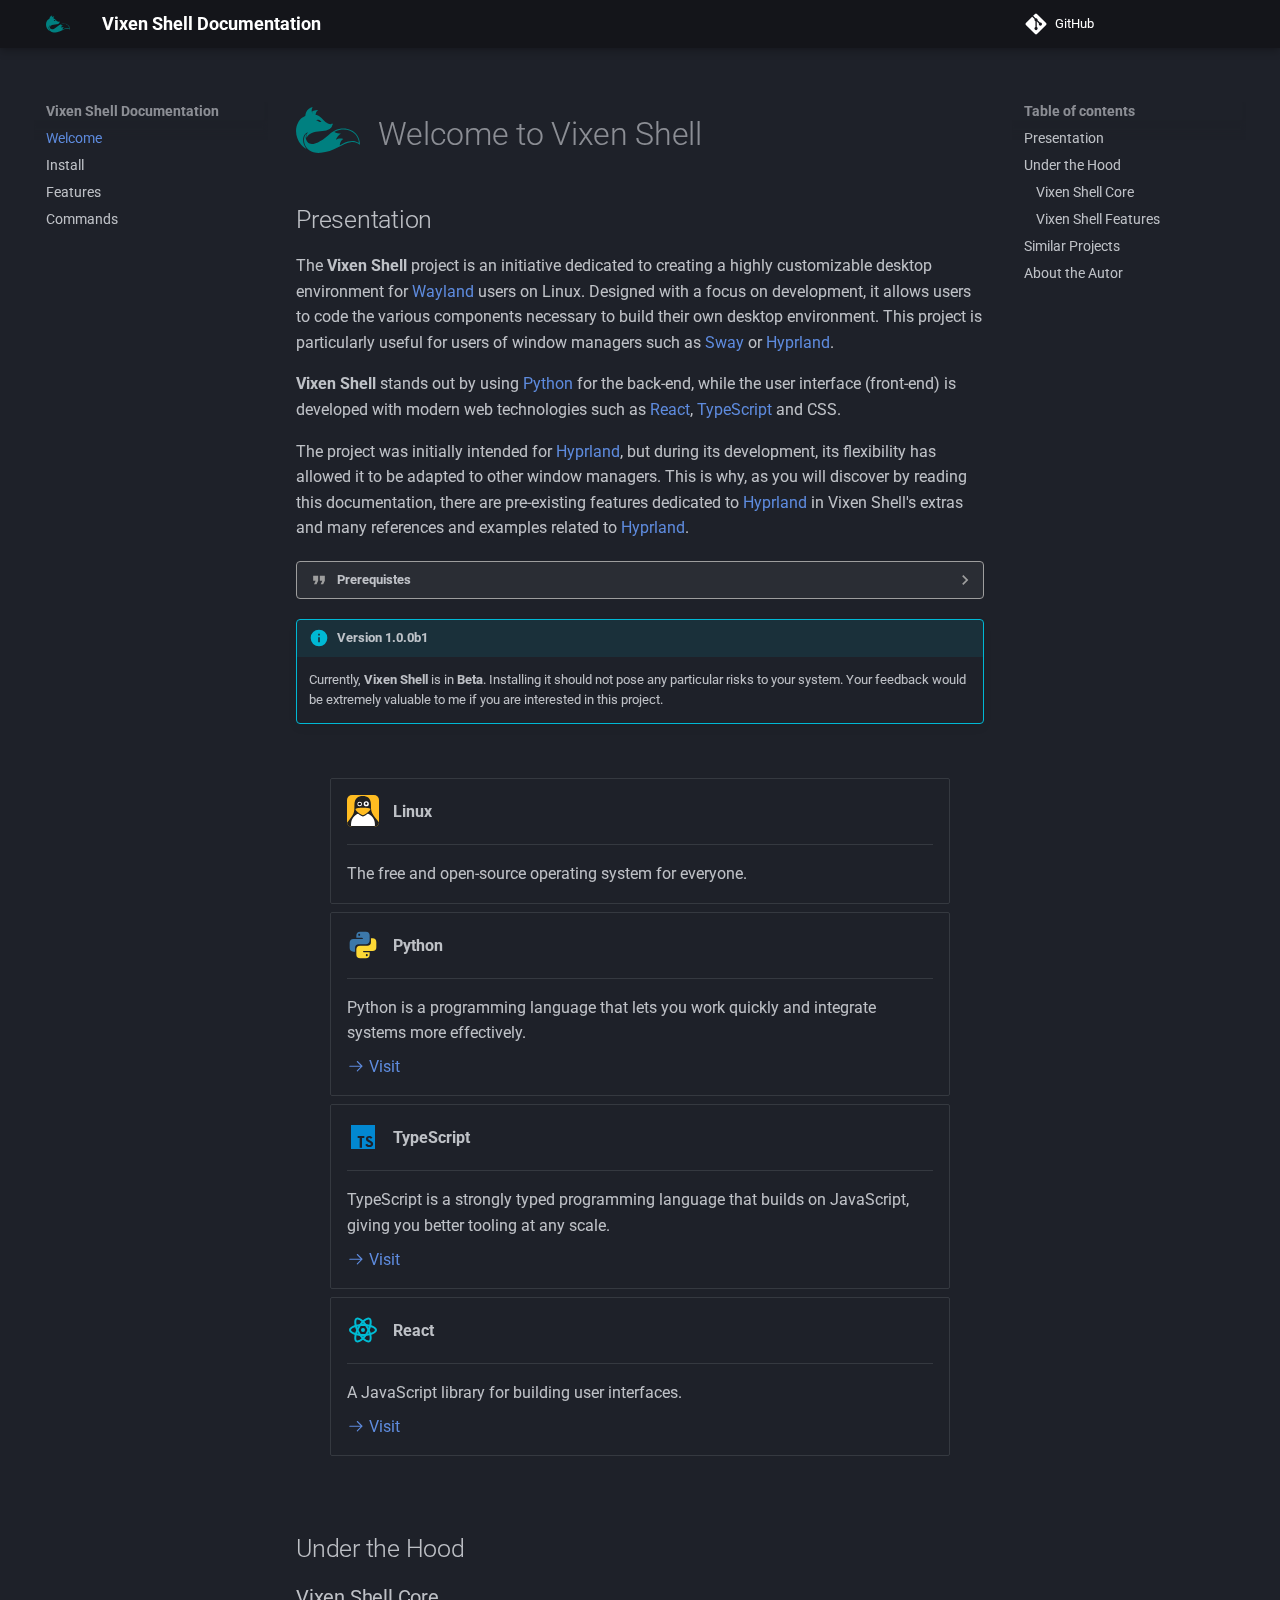
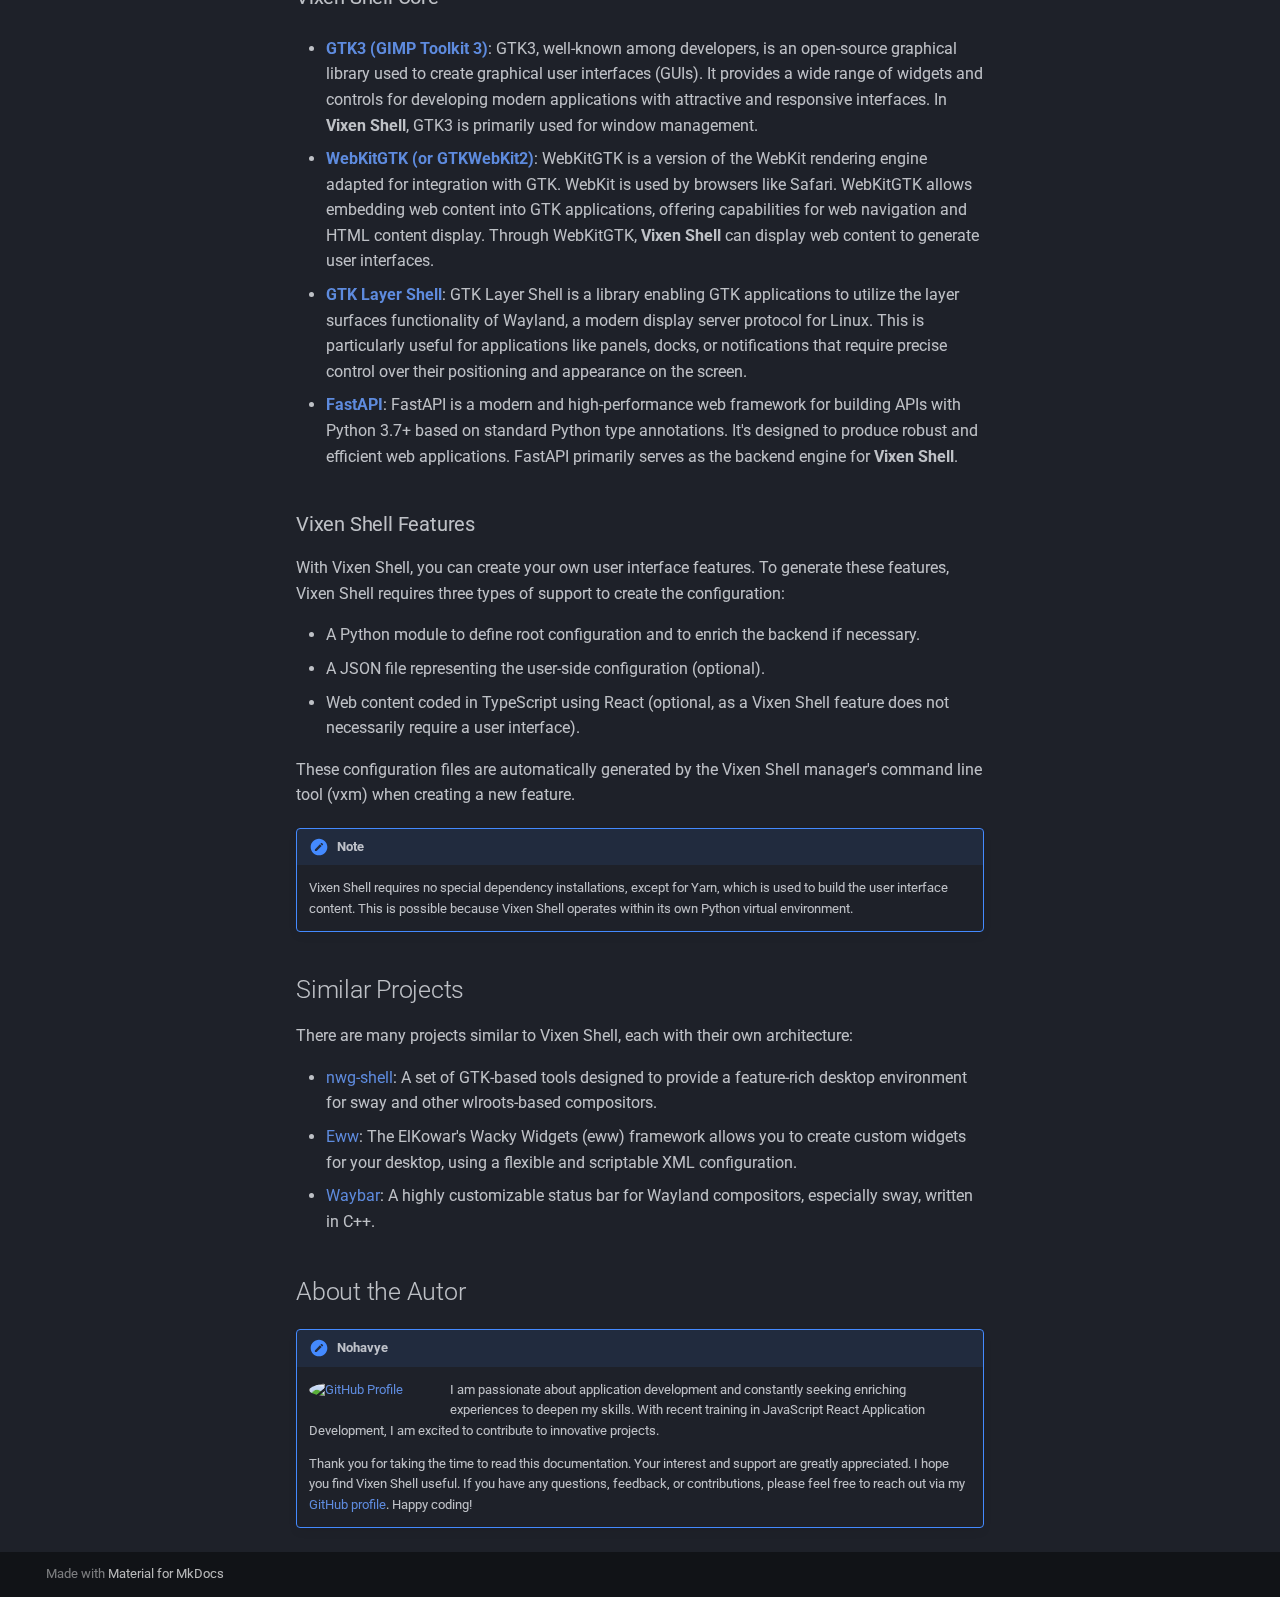
==== commit bae678ac: "Deployed 72a600d with MkDocs version: 1.6.0" ====
--- a/index.html
+++ b/index.html
@@ -473,33 +473,6 @@
 
 
 <h1 id="welcome-to-vixen-shell"><a class="glightbox" href="assets/vixen_logo.svg" data-type="image" data-width="auto" data-height="auto" data-desc-position="bottom"><img alt="vixen logo" src="assets/vixen_logo.svg" style="vertical-align: -40%; margin-right: 10px;" width="64" /></a> Welcome to Vixen Shell</h1>
-<div class="grid cards">
-<ul>
-<li>
-<p><a class="glightbox" href="assets/icons/python.svg" data-type="image" data-width="auto" data-height="auto" data-desc-position="bottom"><img alt="python icon" src="assets/icons/python.svg" style="vertical-align: -40%; margin-right: 10px;" width="32" /></a> <strong>Python</strong></p>
-<hr />
-<p>Python is a programming language that lets you work quickly and integrate systems more effectively.</p>
-<p><a href="https://www.python.org/"><span class="twemoji"><svg xmlns="http://www.w3.org/2000/svg" viewBox="0 0 24 24"><path d="M13.22 19.03a.75.75 0 0 1 0-1.06L18.19 13H3.75a.75.75 0 0 1 0-1.5h14.44l-4.97-4.97a.749.749 0 0 1 .326-1.275.749.749 0 0 1 .734.215l6.25 6.25a.75.75 0 0 1 0 1.06l-6.25 6.25a.75.75 0 0 1-1.06 0Z"/></svg></span> Visit</a></p>
-</li>
-<li>
-<p><a class="glightbox" href="assets/icons/linux.svg" data-type="image" data-width="auto" data-height="auto" data-desc-position="bottom"><img alt="linux icon" src="assets/icons/linux.svg" style="vertical-align: -40%; margin-right: 10px; border-radius: 5px;" width="32" /></a> <strong>Linux</strong></p>
-<hr />
-<p>The free and open-source operating system for everyone.</p>
-</li>
-<li>
-<p><a class="glightbox" href="assets/icons/typescript.svg" data-type="image" data-width="auto" data-height="auto" data-desc-position="bottom"><img alt="typescript icon" src="assets/icons/typescript.svg" style="vertical-align: -40%; margin-right: 10px;" width="32" /></a> <strong>TypeScript</strong></p>
-<hr />
-<p>TypeScript is a strongly typed programming language that builds on JavaScript, giving you better tooling at any scale.</p>
-<p><a href="https://www.typescriptlang.org/"><span class="twemoji"><svg xmlns="http://www.w3.org/2000/svg" viewBox="0 0 24 24"><path d="M13.22 19.03a.75.75 0 0 1 0-1.06L18.19 13H3.75a.75.75 0 0 1 0-1.5h14.44l-4.97-4.97a.749.749 0 0 1 .326-1.275.749.749 0 0 1 .734.215l6.25 6.25a.75.75 0 0 1 0 1.06l-6.25 6.25a.75.75 0 0 1-1.06 0Z"/></svg></span> Visit</a></p>
-</li>
-<li>
-<p><a class="glightbox" href="assets/icons/react.svg" data-type="image" data-width="auto" data-height="auto" data-desc-position="bottom"><img alt="react icon" src="assets/icons/react.svg" style="vertical-align: -40%; margin-right: 10px;" width="32" /></a> <strong>React</strong></p>
-<hr />
-<p>A JavaScript library for building user interfaces.</p>
-<p><a href="https://fr.legacy.reactjs.org/"><span class="twemoji"><svg xmlns="http://www.w3.org/2000/svg" viewBox="0 0 24 24"><path d="M13.22 19.03a.75.75 0 0 1 0-1.06L18.19 13H3.75a.75.75 0 0 1 0-1.5h14.44l-4.97-4.97a.749.749 0 0 1 .326-1.275.749.749 0 0 1 .734.215l6.25 6.25a.75.75 0 0 1 0 1.06l-6.25 6.25a.75.75 0 0 1-1.06 0Z"/></svg></span> Visit</a></p>
-</li>
-</ul>
-</div>
 <h2 id="presentation">Presentation</h2>
 <p>The <strong>Vixen Shell</strong> project is an initiative dedicated to creating a highly customizable desktop environment for <a href="https://wayland.freedesktop.org/">Wayland</a> users on Linux. Designed with a focus on development, it allows users to code the various components necessary to build their own desktop environment. This project is particularly useful for users of window managers such as <a href="https://swaywm.org/">Sway</a> or <a href="https://hyprland.org/">Hyprland</a>.</p>
 <p><strong>Vixen Shell</strong> stands out by using <a href="https://www.python.org/">Python</a> for the back-end, while the user interface (front-end) is developed with modern web technologies such as <a href="https://fr.legacy.reactjs.org/">React</a>, <a href="https://www.typescriptlang.org/">TypeScript</a> and CSS.</p>
@@ -546,6 +519,33 @@
 <p class="admonition-title">Version 1.0.0b1</p>
 <p>Currently, <strong>Vixen Shell</strong> is in <strong>Beta</strong>. Installing it should not pose any particular risks to your system. Your feedback would be extremely valuable to me if you are interested in this project.</p>
 </div>
+<div class="grid cards" style="padding: 5%;">
+<ul>
+<li>
+<p><a class="glightbox" href="assets/icons/linux.svg" data-type="image" data-width="auto" data-height="auto" data-desc-position="bottom"><img alt="linux icon" src="assets/icons/linux.svg" style="vertical-align: -40%; margin-right: 10px; border-radius: 5px;" width="32" /></a> <strong>Linux</strong></p>
+<hr />
+<p>The free and open-source operating system for everyone.</p>
+</li>
+<li>
+<p><a class="glightbox" href="assets/icons/python.svg" data-type="image" data-width="auto" data-height="auto" data-desc-position="bottom"><img alt="python icon" src="assets/icons/python.svg" style="vertical-align: -40%; margin-right: 10px;" width="32" /></a> <strong>Python</strong></p>
+<hr />
+<p>Python is a programming language that lets you work quickly and integrate systems more effectively.</p>
+<p><a href="https://www.python.org/"><span class="twemoji"><svg xmlns="http://www.w3.org/2000/svg" viewBox="0 0 24 24"><path d="M13.22 19.03a.75.75 0 0 1 0-1.06L18.19 13H3.75a.75.75 0 0 1 0-1.5h14.44l-4.97-4.97a.749.749 0 0 1 .326-1.275.749.749 0 0 1 .734.215l6.25 6.25a.75.75 0 0 1 0 1.06l-6.25 6.25a.75.75 0 0 1-1.06 0Z"/></svg></span> Visit</a></p>
+</li>
+<li>
+<p><a class="glightbox" href="assets/icons/typescript.svg" data-type="image" data-width="auto" data-height="auto" data-desc-position="bottom"><img alt="typescript icon" src="assets/icons/typescript.svg" style="vertical-align: -40%; margin-right: 10px;" width="32" /></a> <strong>TypeScript</strong></p>
+<hr />
+<p>TypeScript is a strongly typed programming language that builds on JavaScript, giving you better tooling at any scale.</p>
+<p><a href="https://www.typescriptlang.org/"><span class="twemoji"><svg xmlns="http://www.w3.org/2000/svg" viewBox="0 0 24 24"><path d="M13.22 19.03a.75.75 0 0 1 0-1.06L18.19 13H3.75a.75.75 0 0 1 0-1.5h14.44l-4.97-4.97a.749.749 0 0 1 .326-1.275.749.749 0 0 1 .734.215l6.25 6.25a.75.75 0 0 1 0 1.06l-6.25 6.25a.75.75 0 0 1-1.06 0Z"/></svg></span> Visit</a></p>
+</li>
+<li>
+<p><a class="glightbox" href="assets/icons/react.svg" data-type="image" data-width="auto" data-height="auto" data-desc-position="bottom"><img alt="react icon" src="assets/icons/react.svg" style="vertical-align: -40%; margin-right: 10px;" width="32" /></a> <strong>React</strong></p>
+<hr />
+<p>A JavaScript library for building user interfaces.</p>
+<p><a href="https://fr.legacy.reactjs.org/"><span class="twemoji"><svg xmlns="http://www.w3.org/2000/svg" viewBox="0 0 24 24"><path d="M13.22 19.03a.75.75 0 0 1 0-1.06L18.19 13H3.75a.75.75 0 0 1 0-1.5h14.44l-4.97-4.97a.749.749 0 0 1 .326-1.275.749.749 0 0 1 .734.215l6.25 6.25a.75.75 0 0 1 0 1.06l-6.25 6.25a.75.75 0 0 1-1.06 0Z"/></svg></span> Visit</a></p>
+</li>
+</ul>
+</div>
 <h2 id="under-the-hood">Under the Hood</h2>
 <h3 id="vixen-shell-core">Vixen Shell Core</h3>
 <ul>
--- a/stylesheets/extra.css
+++ b/stylesheets/extra.css
@@ -6,6 +6,7 @@
 .md-typeset .admonition.terminal,
 .md-typeset details.terminal {
   border-color: rgb(50, 50, 50);
+  background-color: #131918;
 }
 .md-typeset .terminal > .admonition-title,
 .md-typeset .terminal > summary {
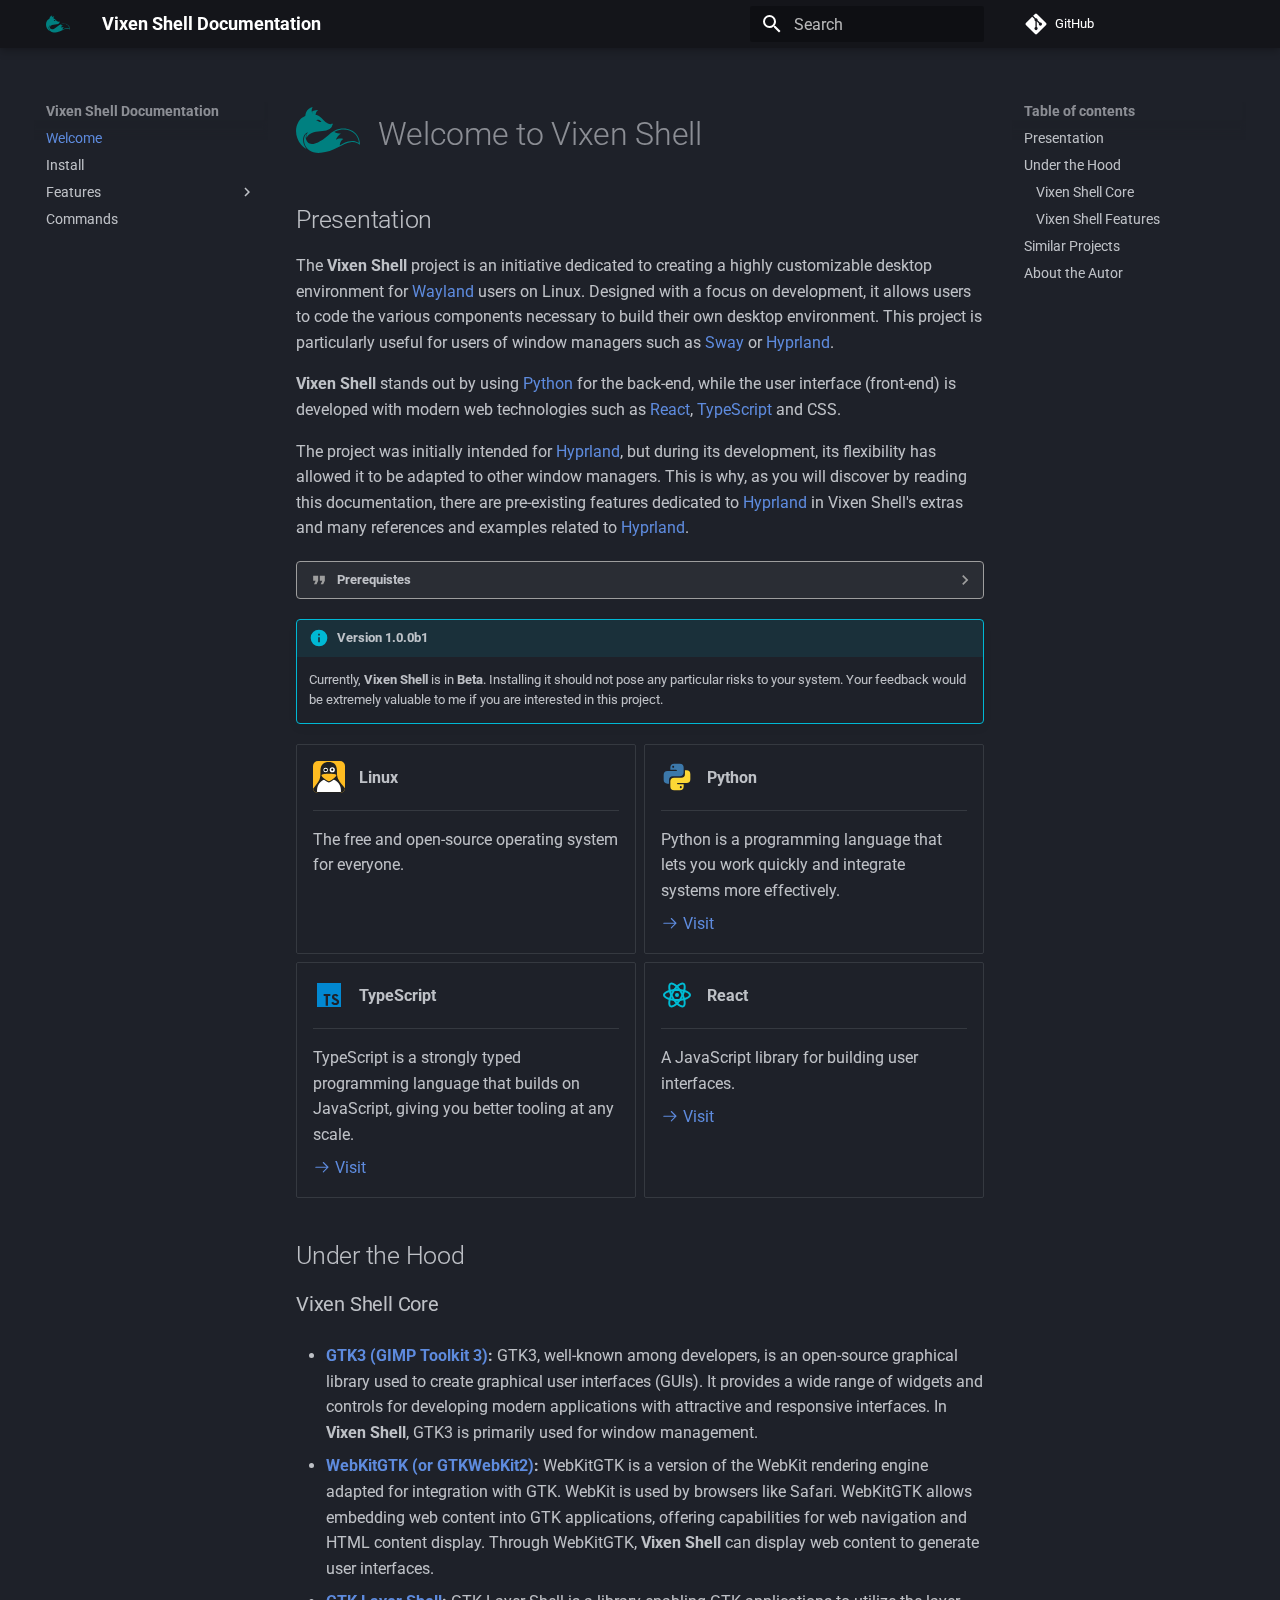
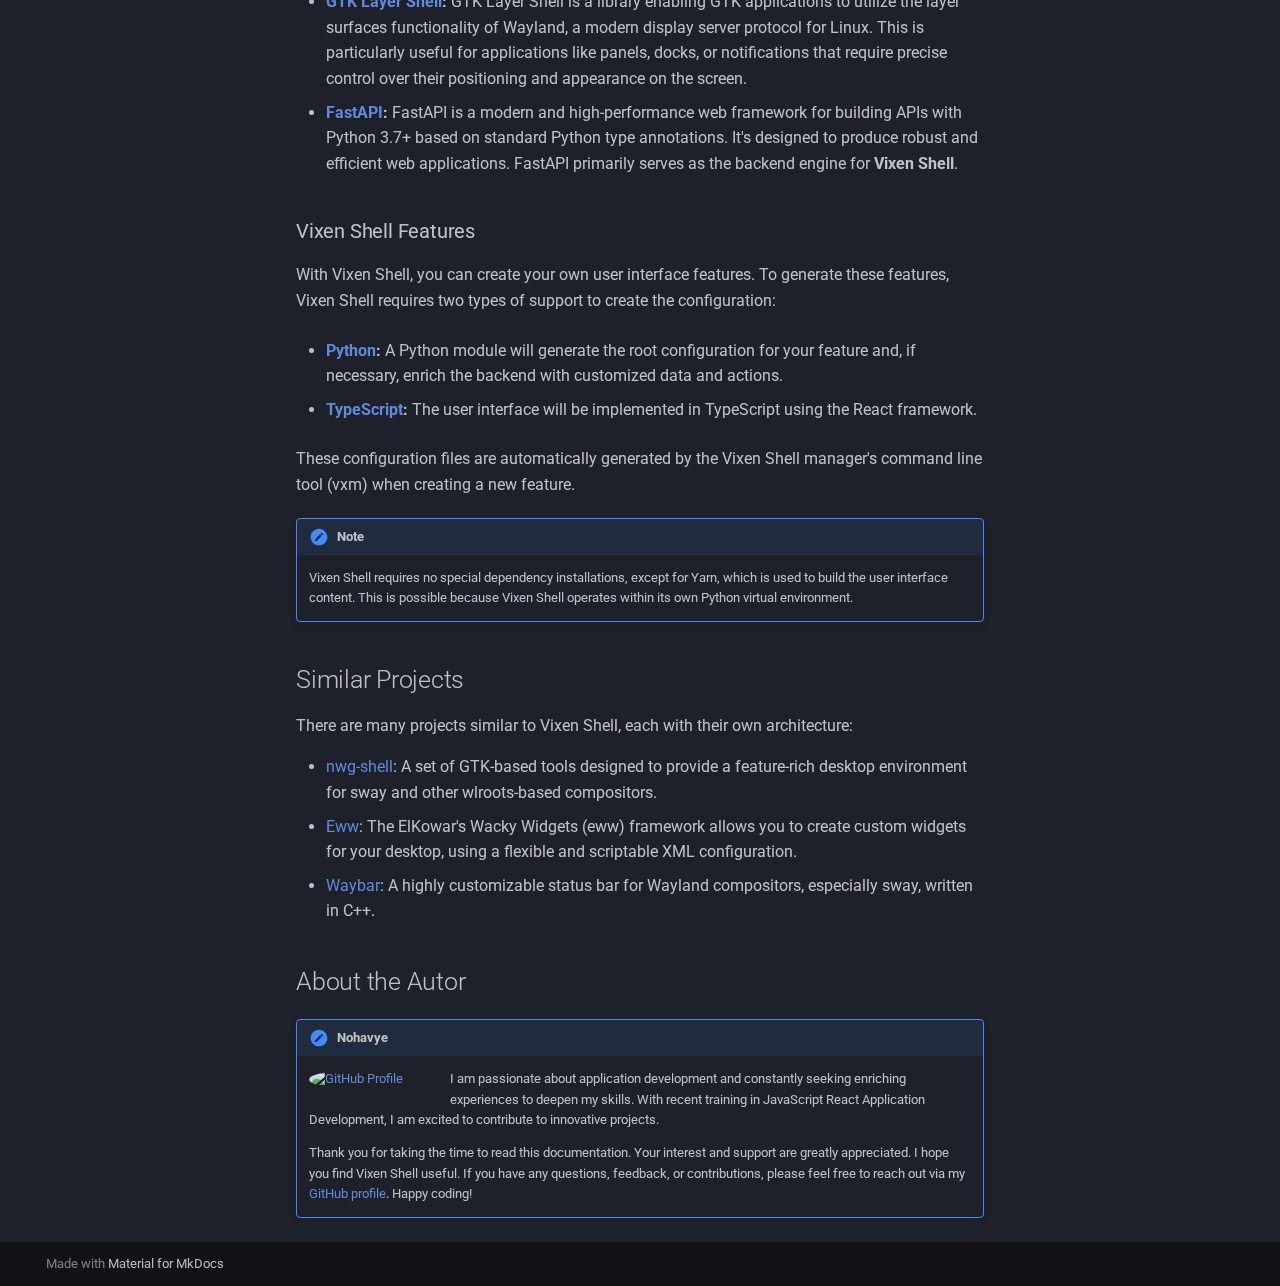
==== commit 450e8ef0: "Deployed d655873 with MkDocs version: 1.6.0" ====
--- a/index.html
+++ b/index.html
@@ -30,6 +30,12 @@
         <link rel="stylesheet" href="assets/stylesheets/palette.06af60db.min.css">
       
       
+
+  
+  
+  
+  
+  <style>:root{--md-annotation-icon:url('data:image/svg+xml;charset=utf-8,<svg xmlns="http://www.w3.org/2000/svg" viewBox="0 0 24 24"><path d="M17 13h-4v4h-2v-4H7v-2h4V7h2v4h4m-5-9A10 10 0 0 0 2 12a10 10 0 0 0 10 10 10 10 0 0 0 10-10A10 10 0 0 0 12 2Z"/></svg>');}</style>
 
 
     
@@ -128,6 +134,43 @@
     
     
     
+      <label class="md-header__button md-icon" for="__search">
+        
+        <svg xmlns="http://www.w3.org/2000/svg" viewBox="0 0 24 24"><path d="M9.5 3A6.5 6.5 0 0 1 16 9.5c0 1.61-.59 3.09-1.56 4.23l.27.27h.79l5 5-1.5 1.5-5-5v-.79l-.27-.27A6.516 6.516 0 0 1 9.5 16 6.5 6.5 0 0 1 3 9.5 6.5 6.5 0 0 1 9.5 3m0 2C7 5 5 7 5 9.5S7 14 9.5 14 14 12 14 9.5 12 5 9.5 5Z"/></svg>
+      </label>
+      <div class="md-search" data-md-component="search" role="dialog">
+  <label class="md-search__overlay" for="__search"></label>
+  <div class="md-search__inner" role="search">
+    <form class="md-search__form" name="search">
+      <input type="text" class="md-search__input" name="query" aria-label="Search" placeholder="Search" autocapitalize="off" autocorrect="off" autocomplete="off" spellcheck="false" data-md-component="search-query" required>
+      <label class="md-search__icon md-icon" for="__search">
+        
+        <svg xmlns="http://www.w3.org/2000/svg" viewBox="0 0 24 24"><path d="M9.5 3A6.5 6.5 0 0 1 16 9.5c0 1.61-.59 3.09-1.56 4.23l.27.27h.79l5 5-1.5 1.5-5-5v-.79l-.27-.27A6.516 6.516 0 0 1 9.5 16 6.5 6.5 0 0 1 3 9.5 6.5 6.5 0 0 1 9.5 3m0 2C7 5 5 7 5 9.5S7 14 9.5 14 14 12 14 9.5 12 5 9.5 5Z"/></svg>
+        
+        <svg xmlns="http://www.w3.org/2000/svg" viewBox="0 0 24 24"><path d="M20 11v2H8l5.5 5.5-1.42 1.42L4.16 12l7.92-7.92L13.5 5.5 8 11h12Z"/></svg>
+      </label>
+      <nav class="md-search__options" aria-label="Search">
+        
+        <button type="reset" class="md-search__icon md-icon" title="Clear" aria-label="Clear" tabindex="-1">
+          
+          <svg xmlns="http://www.w3.org/2000/svg" viewBox="0 0 24 24"><path d="M19 6.41 17.59 5 12 10.59 6.41 5 5 6.41 10.59 12 5 17.59 6.41 19 12 13.41 17.59 19 19 17.59 13.41 12 19 6.41Z"/></svg>
+        </button>
+      </nav>
+      
+    </form>
+    <div class="md-search__output">
+      <div class="md-search__scrollwrap" tabindex="0" data-md-scrollfix>
+        <div class="md-search-result" data-md-component="search-result">
+          <div class="md-search-result__meta">
+            Initializing search
+          </div>
+          <ol class="md-search-result__list" role="presentation"></ol>
+        </div>
+      </div>
+    </div>
+  </div>
+</div>
+    
     
       <div class="md-header__source">
         <a href="https://github.com/vixen-shell" title="Go to repository" class="md-source" data-md-component="source">
@@ -334,16 +377,80 @@
   
   
   
-    <li class="md-nav__item">
-      <a href="features/" class="md-nav__link">
-        
+    
+    
+    
+    
+    <li class="md-nav__item md-nav__item--nested">
+      
+        
+        
+        <input class="md-nav__toggle md-toggle " type="checkbox" id="__nav_3" >
+        
+          
+          <label class="md-nav__link" for="__nav_3" id="__nav_3_label" tabindex="0">
+            
   
   <span class="md-ellipsis">
     Features
   </span>
   
 
+            <span class="md-nav__icon md-icon"></span>
+          </label>
+        
+        <nav class="md-nav" data-md-level="1" aria-labelledby="__nav_3_label" aria-expanded="false">
+          <label class="md-nav__title" for="__nav_3">
+            <span class="md-nav__icon md-icon"></span>
+            Features
+          </label>
+          <ul class="md-nav__list" data-md-scrollfix>
+            
+              
+                
+  
+  
+  
+  
+    <li class="md-nav__item">
+      <a href="features/intro/" class="md-nav__link">
+        
+  
+  <span class="md-ellipsis">
+    Features Introduction
+  </span>
+  
+
       </a>
+    </li>
+  
+
+              
+            
+              
+                
+  
+  
+  
+  
+    <li class="md-nav__item">
+      <a href="features/manage/" class="md-nav__link">
+        
+  
+  <span class="md-ellipsis">
+    Manage Features
+  </span>
+  
+
+      </a>
+    </li>
+  
+
+              
+            
+          </ul>
+        </nav>
+      
     </li>
   
 
@@ -472,7 +579,7 @@
   
 
 
-<h1 id="welcome-to-vixen-shell"><a class="glightbox" href="assets/vixen_logo.svg" data-type="image" data-width="auto" data-height="auto" data-desc-position="bottom"><img alt="vixen logo" src="assets/vixen_logo.svg" style="vertical-align: -40%; margin-right: 10px;" width="64" /></a> Welcome to Vixen Shell</h1>
+<h1 id="welcome-to-vixen-shell"><img alt="vixen logo" src="assets/vixen_logo.svg" style="vertical-align: -40%; margin-right: 10px;" width="64" /> Welcome to Vixen Shell</h1>
 <h2 id="presentation">Presentation</h2>
 <p>The <strong>Vixen Shell</strong> project is an initiative dedicated to creating a highly customizable desktop environment for <a href="https://wayland.freedesktop.org/">Wayland</a> users on Linux. Designed with a focus on development, it allows users to code the various components necessary to build their own desktop environment. This project is particularly useful for users of window managers such as <a href="https://swaywm.org/">Sway</a> or <a href="https://hyprland.org/">Hyprland</a>.</p>
 <p><strong>Vixen Shell</strong> stands out by using <a href="https://www.python.org/">Python</a> for the back-end, while the user interface (front-end) is developed with modern web technologies such as <a href="https://fr.legacy.reactjs.org/">React</a>, <a href="https://www.typescriptlang.org/">TypeScript</a> and CSS.</p>
@@ -496,7 +603,7 @@
 <li>
 <p><strong>Languages and Technologies</strong>:</p>
 <ul>
-<li><strong>Python</strong>: Ensure Python is installed (version 3.11.7 or higher).</li>
+<li><strong>Python</strong>: Ensure Python is installed (version 3.11 or higher).</li>
 <li><strong>yarn</strong>: For managing dependencies and building front-end components.</li>
 </ul>
 </li>
@@ -519,27 +626,27 @@
 <p class="admonition-title">Version 1.0.0b1</p>
 <p>Currently, <strong>Vixen Shell</strong> is in <strong>Beta</strong>. Installing it should not pose any particular risks to your system. Your feedback would be extremely valuable to me if you are interested in this project.</p>
 </div>
-<div class="grid cards" style="padding: 5%;">
-<ul>
-<li>
-<p><a class="glightbox" href="assets/icons/linux.svg" data-type="image" data-width="auto" data-height="auto" data-desc-position="bottom"><img alt="linux icon" src="assets/icons/linux.svg" style="vertical-align: -40%; margin-right: 10px; border-radius: 5px;" width="32" /></a> <strong>Linux</strong></p>
+<div class="grid cards">
+<ul>
+<li>
+<p><img alt="linux icon" src="assets/icons/linux.svg" style="vertical-align: -40%; margin-right: 10px; border-radius: 5px;" width="32" /> <strong>Linux</strong></p>
 <hr />
 <p>The free and open-source operating system for everyone.</p>
 </li>
 <li>
-<p><a class="glightbox" href="assets/icons/python.svg" data-type="image" data-width="auto" data-height="auto" data-desc-position="bottom"><img alt="python icon" src="assets/icons/python.svg" style="vertical-align: -40%; margin-right: 10px;" width="32" /></a> <strong>Python</strong></p>
+<p><img alt="python icon" src="assets/icons/python.svg" style="vertical-align: -40%; margin-right: 10px;" width="32" /> <strong>Python</strong></p>
 <hr />
 <p>Python is a programming language that lets you work quickly and integrate systems more effectively.</p>
 <p><a href="https://www.python.org/"><span class="twemoji"><svg xmlns="http://www.w3.org/2000/svg" viewBox="0 0 24 24"><path d="M13.22 19.03a.75.75 0 0 1 0-1.06L18.19 13H3.75a.75.75 0 0 1 0-1.5h14.44l-4.97-4.97a.749.749 0 0 1 .326-1.275.749.749 0 0 1 .734.215l6.25 6.25a.75.75 0 0 1 0 1.06l-6.25 6.25a.75.75 0 0 1-1.06 0Z"/></svg></span> Visit</a></p>
 </li>
 <li>
-<p><a class="glightbox" href="assets/icons/typescript.svg" data-type="image" data-width="auto" data-height="auto" data-desc-position="bottom"><img alt="typescript icon" src="assets/icons/typescript.svg" style="vertical-align: -40%; margin-right: 10px;" width="32" /></a> <strong>TypeScript</strong></p>
+<p><img alt="typescript icon" src="assets/icons/typescript.svg" style="vertical-align: -40%; margin-right: 10px;" width="32" /> <strong>TypeScript</strong></p>
 <hr />
 <p>TypeScript is a strongly typed programming language that builds on JavaScript, giving you better tooling at any scale.</p>
 <p><a href="https://www.typescriptlang.org/"><span class="twemoji"><svg xmlns="http://www.w3.org/2000/svg" viewBox="0 0 24 24"><path d="M13.22 19.03a.75.75 0 0 1 0-1.06L18.19 13H3.75a.75.75 0 0 1 0-1.5h14.44l-4.97-4.97a.749.749 0 0 1 .326-1.275.749.749 0 0 1 .734.215l6.25 6.25a.75.75 0 0 1 0 1.06l-6.25 6.25a.75.75 0 0 1-1.06 0Z"/></svg></span> Visit</a></p>
 </li>
 <li>
-<p><a class="glightbox" href="assets/icons/react.svg" data-type="image" data-width="auto" data-height="auto" data-desc-position="bottom"><img alt="react icon" src="assets/icons/react.svg" style="vertical-align: -40%; margin-right: 10px;" width="32" /></a> <strong>React</strong></p>
+<p><img alt="react icon" src="assets/icons/react.svg" style="vertical-align: -40%; margin-right: 10px;" width="32" /> <strong>React</strong></p>
 <hr />
 <p>A JavaScript library for building user interfaces.</p>
 <p><a href="https://fr.legacy.reactjs.org/"><span class="twemoji"><svg xmlns="http://www.w3.org/2000/svg" viewBox="0 0 24 24"><path d="M13.22 19.03a.75.75 0 0 1 0-1.06L18.19 13H3.75a.75.75 0 0 1 0-1.5h14.44l-4.97-4.97a.749.749 0 0 1 .326-1.275.749.749 0 0 1 .734.215l6.25 6.25a.75.75 0 0 1 0 1.06l-6.25 6.25a.75.75 0 0 1-1.06 0Z"/></svg></span> Visit</a></p>
@@ -550,24 +657,27 @@
 <h3 id="vixen-shell-core">Vixen Shell Core</h3>
 <ul>
 <li>
-<p><a href="https://www.gtk.org/"><strong>GTK3 (GIMP Toolkit 3)</strong></a>: GTK3, well-known among developers, is an open-source graphical library used to create graphical user interfaces (GUIs). It provides a wide range of widgets and controls for developing modern applications with attractive and responsive interfaces. In <strong>Vixen Shell</strong>, GTK3 is primarily used for window management.</p>
-</li>
-<li>
-<p><a href="https://webkitgtk.org/"><strong>WebKitGTK (or GTKWebKit2)</strong></a>: WebKitGTK is a version of the WebKit rendering engine adapted for integration with GTK. WebKit is used by browsers like Safari. WebKitGTK allows embedding web content into GTK applications, offering capabilities for web navigation and HTML content display. Through WebKitGTK, <strong>Vixen Shell</strong> can display web content to generate user interfaces.</p>
-</li>
-<li>
-<p><a href="https://github.com/wmww/gtk-layer-shell"><strong>GTK Layer Shell</strong></a>: GTK Layer Shell is a library enabling GTK applications to utilize the layer surfaces functionality of Wayland, a modern display server protocol for Linux. This is particularly useful for applications like panels, docks, or notifications that require precise control over their positioning and appearance on the screen.</p>
-</li>
-<li>
-<p><a href="https://fastapi.tiangolo.com/"><strong>FastAPI</strong></a>: FastAPI is a modern and high-performance web framework for building APIs with Python 3.7+ based on standard Python type annotations. It's designed to produce robust and efficient web applications. FastAPI primarily serves as the backend engine for <strong>Vixen Shell</strong>.</p>
+<p><strong><a href="https://www.gtk.org/">GTK3 (GIMP Toolkit 3)</a>:</strong> GTK3, well-known among developers, is an open-source graphical library used to create graphical user interfaces (GUIs). It provides a wide range of widgets and controls for developing modern applications with attractive and responsive interfaces. In <strong>Vixen Shell</strong>, GTK3 is primarily used for window management.</p>
+</li>
+<li>
+<p><strong><a href="https://webkitgtk.org/">WebKitGTK (or GTKWebKit2)</a>:</strong> WebKitGTK is a version of the WebKit rendering engine adapted for integration with GTK. WebKit is used by browsers like Safari. WebKitGTK allows embedding web content into GTK applications, offering capabilities for web navigation and HTML content display. Through WebKitGTK, <strong>Vixen Shell</strong> can display web content to generate user interfaces.</p>
+</li>
+<li>
+<p><strong><a href="https://github.com/wmww/gtk-layer-shell">GTK Layer Shell</a>:</strong> GTK Layer Shell is a library enabling GTK applications to utilize the layer surfaces functionality of Wayland, a modern display server protocol for Linux. This is particularly useful for applications like panels, docks, or notifications that require precise control over their positioning and appearance on the screen.</p>
+</li>
+<li>
+<p><strong><a href="https://fastapi.tiangolo.com/">FastAPI</a>:</strong> FastAPI is a modern and high-performance web framework for building APIs with Python 3.7+ based on standard Python type annotations. It's designed to produce robust and efficient web applications. FastAPI primarily serves as the backend engine for <strong>Vixen Shell</strong>.</p>
 </li>
 </ul>
 <h3 id="vixen-shell-features">Vixen Shell Features</h3>
-<p>With Vixen Shell, you can create your own user interface features. To generate these features, Vixen Shell requires three types of support to create the configuration:</p>
-<ul>
-<li>A Python module to define root configuration and to enrich the backend if necessary.</li>
-<li>A JSON file representing the user-side configuration (optional).</li>
-<li>Web content coded in TypeScript using React (optional, as a Vixen Shell feature does not necessarily require a user interface).</li>
+<p>With Vixen Shell, you can create your own user interface features. To generate these features, Vixen Shell requires two types of support to create the configuration:</p>
+<ul>
+<li>
+<p><strong><a href="https://www.python.org/">Python</a>:</strong> A Python module will generate the root configuration for your feature and, if necessary, enrich the backend with customized data and actions.</p>
+</li>
+<li>
+<p><strong><a href="https://www.typescriptlang.org/">TypeScript</a>:</strong> The user interface will be implemented in TypeScript using the React framework.</p>
+</li>
 </ul>
 <p>These configuration files are automatically generated by the Vixen Shell manager's command line tool (vxm) when creating a new feature.</p>
 <div class="admonition note">
--- a/stylesheets/extra.css
+++ b/stylesheets/extra.css
@@ -1,12 +1,15 @@
 :root > * {
     --md-code-bg-color: #131918;
-    --md-admonition-icon--terminal: url('data:image/svg+xml;charset=utf-8,<svg xmlns="http://www.w3.org/2000/svg" viewBox="0 0 24 24"><path d="M9.25 12a.75.75 0 0 1-.22.53l-2.75 2.75a.75.75 0 0 1-1.06-1.06L7.44 12 5.22 9.78a.75.75 0 1 1 1.06-1.06l2.75 2.75c.141.14.22.331.22.53Zm2 2a.75.75 0 0 0 0 1.5h5a.75.75 0 0 0 0-1.5h-5Z"/><path d="M0 4.75C0 3.784.784 3 1.75 3h20.5c.966 0 1.75.784 1.75 1.75v14.5A1.75 1.75 0 0 1 22.25 21H1.75A1.75 1.75 0 0 1 0 19.25Zm1.75-.25a.25.25 0 0 0-.25.25v14.5c0 .138.112.25.25.25h20.5a.25.25 0 0 0 .25-.25V4.75a.25.25 0 0 0-.25-.25Z"/></svg>')
+    --md-admonition-icon--terminal: url('data:image/svg+xml;charset=utf-8,<svg xmlns="http://www.w3.org/2000/svg" viewBox="0 0 24 24"><path d="M9.25 12a.75.75 0 0 1-.22.53l-2.75 2.75a.75.75 0 0 1-1.06-1.06L7.44 12 5.22 9.78a.75.75 0 1 1 1.06-1.06l2.75 2.75c.141.14.22.331.22.53Zm2 2a.75.75 0 0 0 0 1.5h5a.75.75 0 0 0 0-1.5h-5Z"/><path d="M0 4.75C0 3.784.784 3 1.75 3h20.5c.966 0 1.75.784 1.75 1.75v14.5A1.75 1.75 0 0 1 22.25 21H1.75A1.75 1.75 0 0 1 0 19.25Zm1.75-.25a.25.25 0 0 0-.25.25v14.5c0 .138.112.25.25.25h20.5a.25.25 0 0 0 .25-.25V4.75a.25.25 0 0 0-.25-.25Z"/></svg>');
+    --md-admonition-icon--terminal_success: url('data:image/svg+xml;charset=utf-8,<svg xmlns="http://www.w3.org/2000/svg" viewBox="0 0 24 24"><path d="M9.25 12a.75.75 0 0 1-.22.53l-2.75 2.75a.75.75 0 0 1-1.06-1.06L7.44 12 5.22 9.78a.75.75 0 1 1 1.06-1.06l2.75 2.75c.141.14.22.331.22.53Zm2 2a.75.75 0 0 0 0 1.5h5a.75.75 0 0 0 0-1.5h-5Z"/><path d="M0 4.75C0 3.784.784 3 1.75 3h20.5c.966 0 1.75.784 1.75 1.75v14.5A1.75 1.75 0 0 1 22.25 21H1.75A1.75 1.75 0 0 1 0 19.25Zm1.75-.25a.25.25 0 0 0-.25.25v14.5c0 .138.112.25.25.25h20.5a.25.25 0 0 0 .25-.25V4.75a.25.25 0 0 0-.25-.25Z"/></svg>');
+    --md-admonition-icon--terminal_failure: url('data:image/svg+xml;charset=utf-8,<svg xmlns="http://www.w3.org/2000/svg" viewBox="0 0 24 24"><path d="M9.25 12a.75.75 0 0 1-.22.53l-2.75 2.75a.75.75 0 0 1-1.06-1.06L7.44 12 5.22 9.78a.75.75 0 1 1 1.06-1.06l2.75 2.75c.141.14.22.331.22.53Zm2 2a.75.75 0 0 0 0 1.5h5a.75.75 0 0 0 0-1.5h-5Z"/><path d="M0 4.75C0 3.784.784 3 1.75 3h20.5c.966 0 1.75.784 1.75 1.75v14.5A1.75 1.75 0 0 1 22.25 21H1.75A1.75 1.75 0 0 1 0 19.25Zm1.75-.25a.25.25 0 0 0-.25.25v14.5c0 .138.112.25.25.25h20.5a.25.25 0 0 0 .25-.25V4.75a.25.25 0 0 0-.25-.25Z"/></svg>');
+    --md-admonition-icon--files: url('data:image/svg+xml;charset=utf-8,<svg xmlns="http://www.w3.org/2000/svg" viewBox="0 0 24 24"><path d="M10 4H4c-1.11 0-2 .89-2 2v12a2 2 0 0 0 2 2h16a2 2 0 0 0 2-2V8a2 2 0 0 0-2-2h-8l-2-2Z"></path></svg>');
 }
 
 .md-typeset .admonition.terminal,
 .md-typeset details.terminal {
   border-color: rgb(50, 50, 50);
-  background-color: #131918;
+  background-color: #0a1113;
 }
 .md-typeset .terminal > .admonition-title,
 .md-typeset .terminal > summary {
@@ -17,4 +20,61 @@
   background-color: rgb(164, 164, 164);
   -webkit-mask-image: var(--md-admonition-icon--terminal);
           mask-image: var(--md-admonition-icon--terminal);
+}
+
+.md-typeset .admonition.terminal_success,
+.md-typeset details.terminal_success {
+  border-color: rgb(43, 155, 70);
+  background-color: #0a1113;
+}
+.md-typeset .terminal_success > .admonition-title,
+.md-typeset .terminal_success > summary {
+  background-color: rgba(43, 155, 70, 0.1);
+}
+.md-typeset .terminal_success > .admonition-title::before,
+.md-typeset .terminal_success > summary::before {
+  background-color: rgb(43, 155, 70);
+  -webkit-mask-image: var(--md-admonition-icon--terminal_success);
+          mask-image: var(--md-admonition-icon--terminal_success);
+}
+
+.md-typeset .admonition.terminal_failure,
+.md-typeset details.terminal_failure {
+  border-color: #ff5252;
+  background-color: #0a1113;
+}
+.md-typeset .terminal_failure > .admonition-title,
+.md-typeset .terminal_failure > summary {
+  background-color: #ff52521a;
+}
+.md-typeset .terminal_failure > .admonition-title::before,
+.md-typeset .terminal_failure > summary::before {
+  background-color: #ff5252;
+  -webkit-mask-image: var(--md-admonition-icon--terminal_failure);
+          mask-image: var(--md-admonition-icon--terminal_failure);
+}
+
+.admonition.files ul {
+  list-style-type: none;
+  font-family: "Fira Code";
+}
+.admonition.files img {
+  width: 20px;
+  vertical-align: -25%;
+  margin: 0 4px 0 4px;
+  }
+.md-typeset .admonition.files,
+.md-typeset details.files {
+  border-color: rgb(50, 50, 50);
+  background-color: #20272d;
+}
+.md-typeset .files > .admonition-title,
+.md-typeset .files > summary {
+  background-color: #131918;
+}
+.md-typeset .files > .admonition-title::before,
+.md-typeset .files > summary::before {
+  background-color: rgb(164, 164, 164);
+  -webkit-mask-image: var(--md-admonition-icon--files);
+          mask-image: var(--md-admonition-icon--files);
 }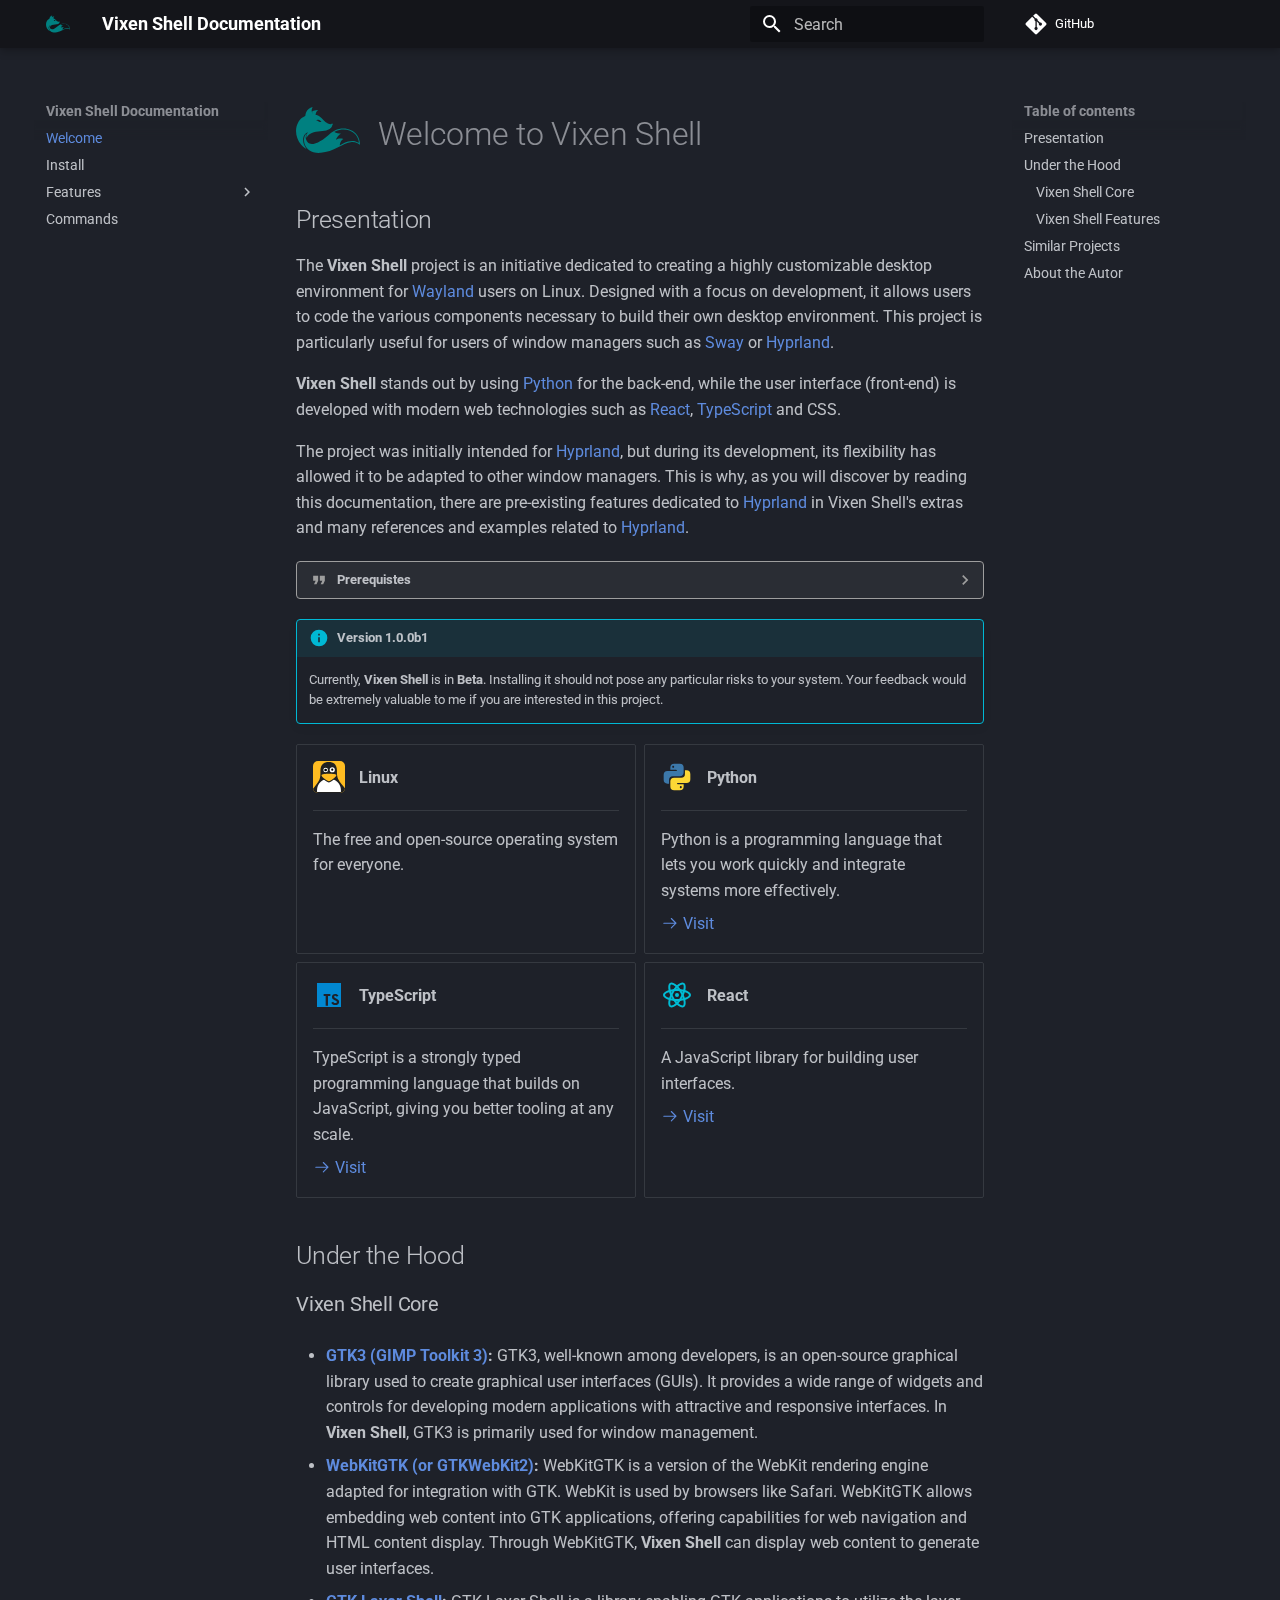
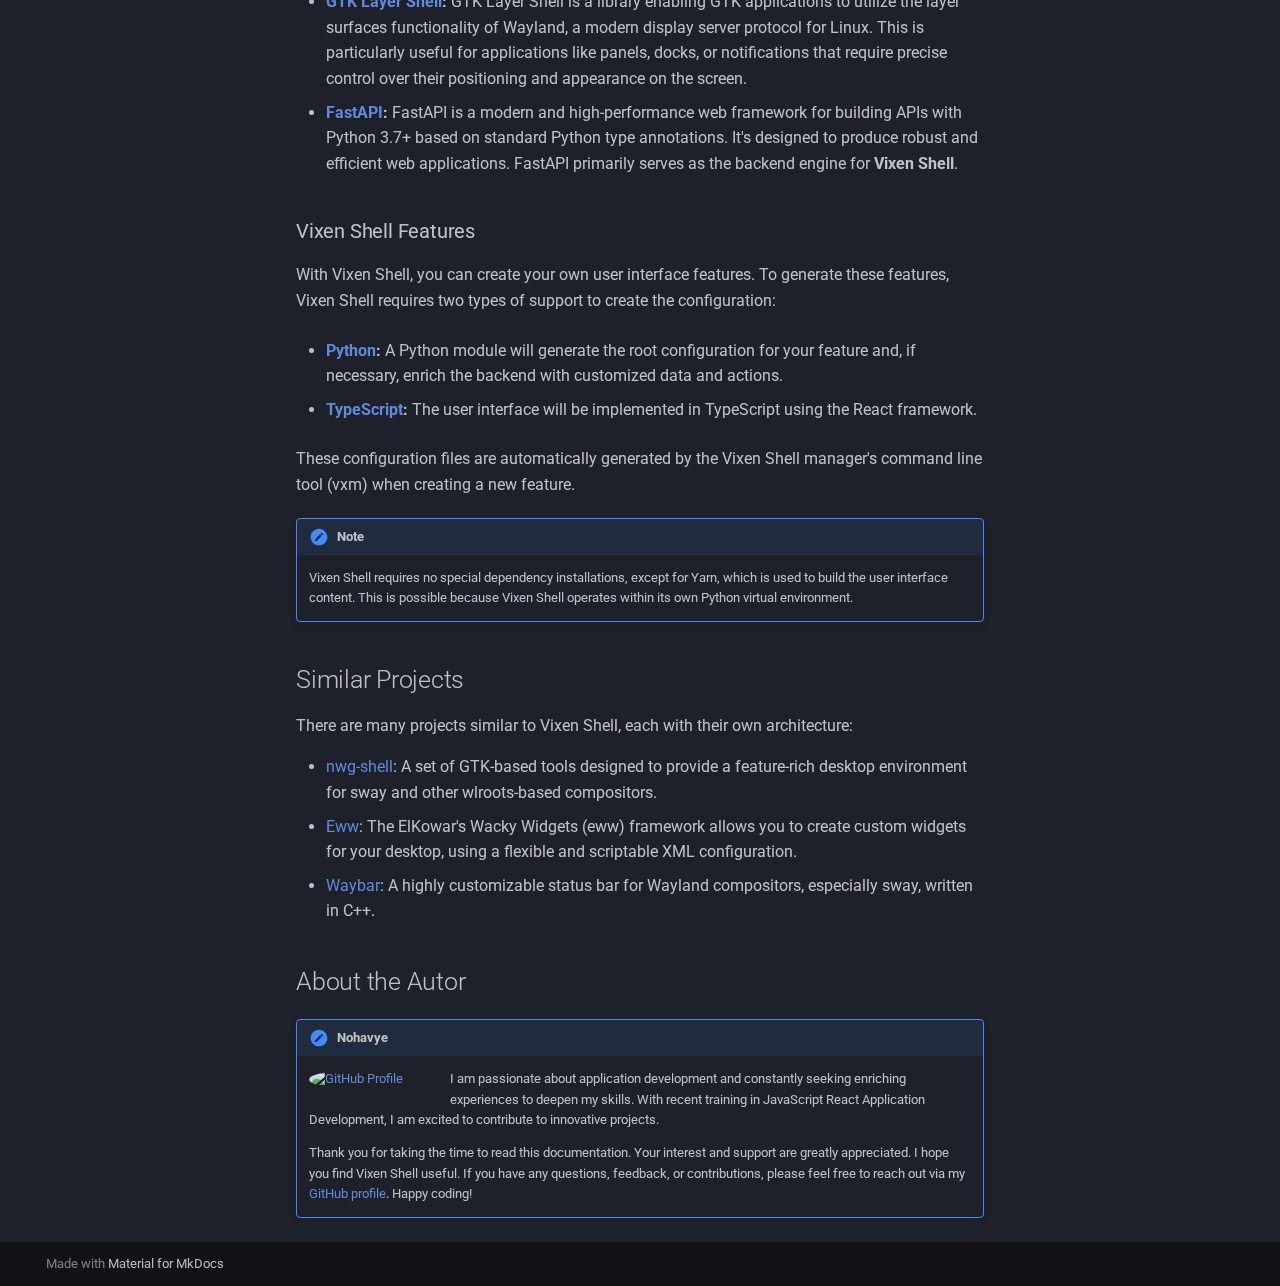
==== commit c0218a4a: "Deployed d655873 with MkDocs version: 1.6.0" ====
--- a/index.html
+++ b/index.html
@@ -448,6 +448,27 @@
 
               
             
+              
+                
+  
+  
+  
+  
+    <li class="md-nav__item">
+      <a href="features/project/" class="md-nav__link">
+        
+  
+  <span class="md-ellipsis">
+    Feature Project
+  </span>
+  
+
+      </a>
+    </li>
+  
+
+              
+            
           </ul>
         </nav>
       
--- a/stylesheets/extra.css
+++ b/stylesheets/extra.css
@@ -61,7 +61,7 @@
 .admonition.files img {
   width: 20px;
   vertical-align: -25%;
-  margin: 0 4px 0 4px;
+  margin: 0 8px 0 8px;
   }
 .md-typeset .admonition.files,
 .md-typeset details.files {
